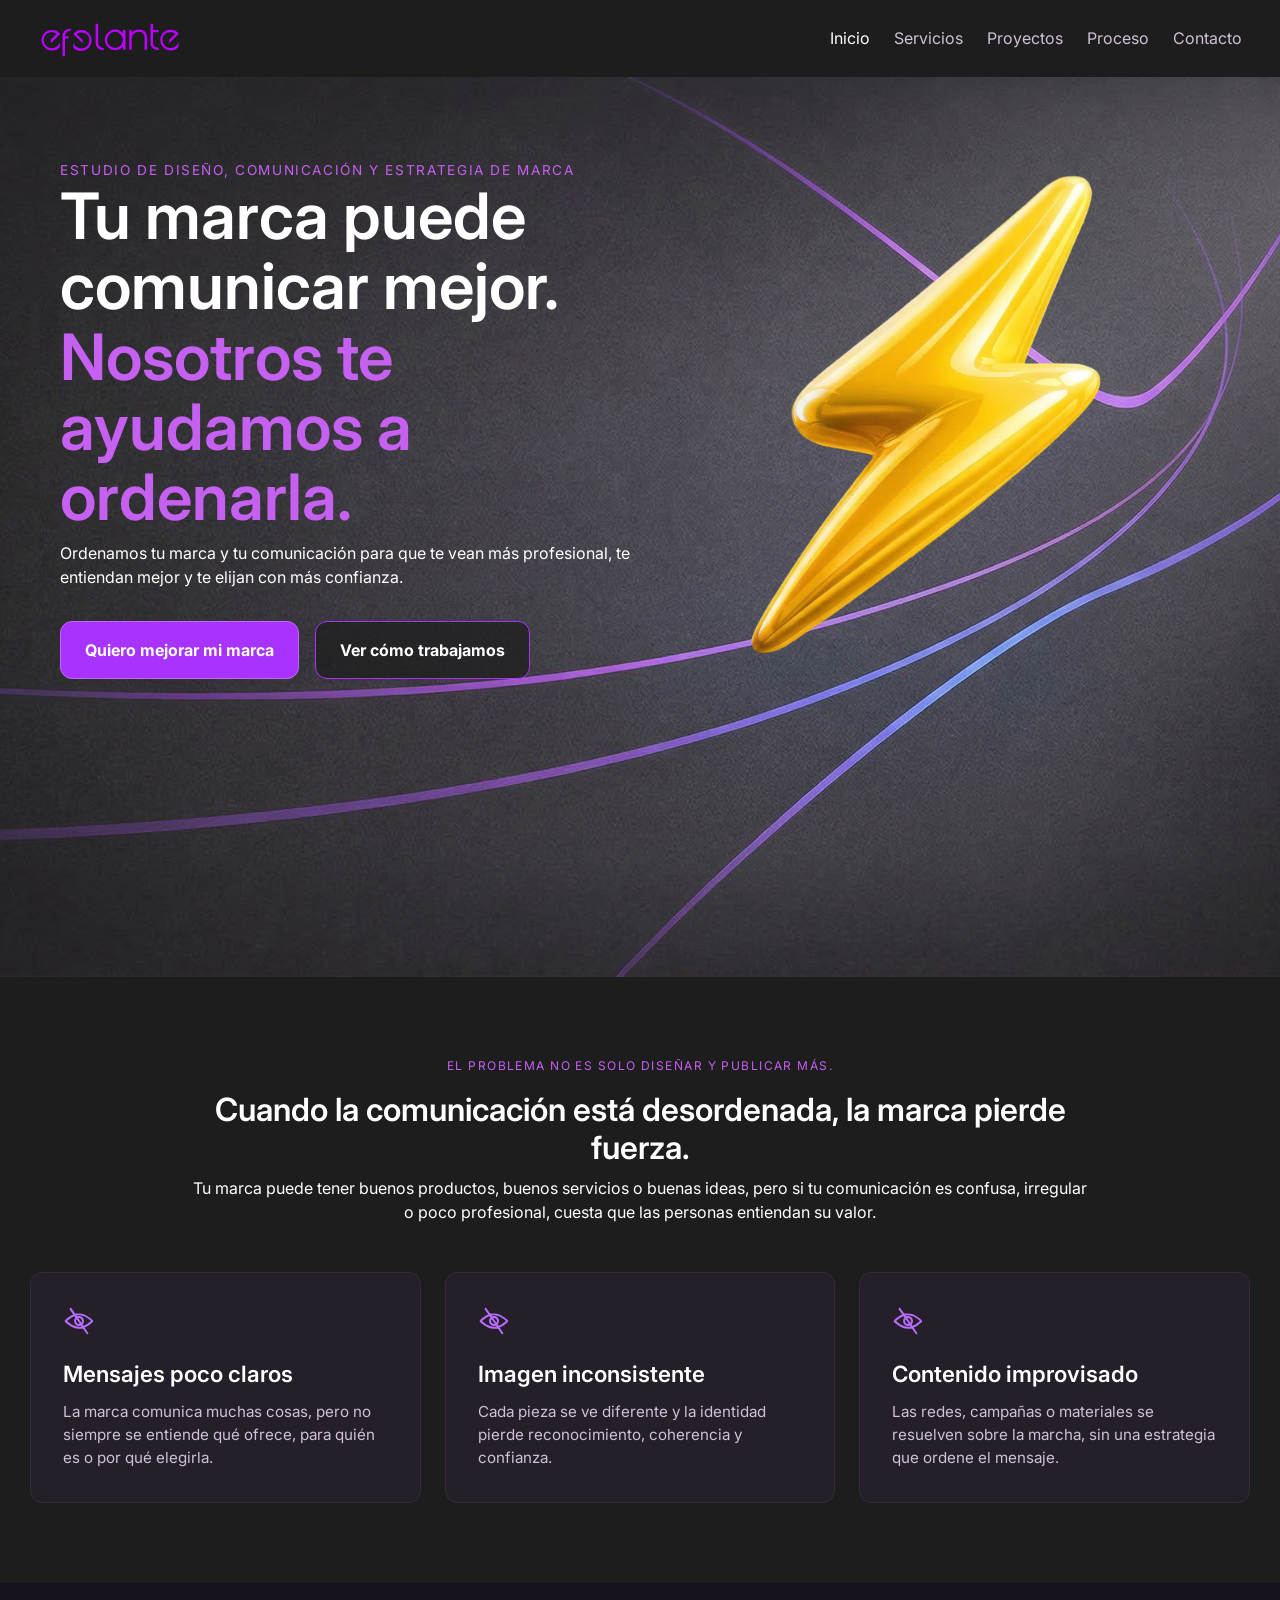
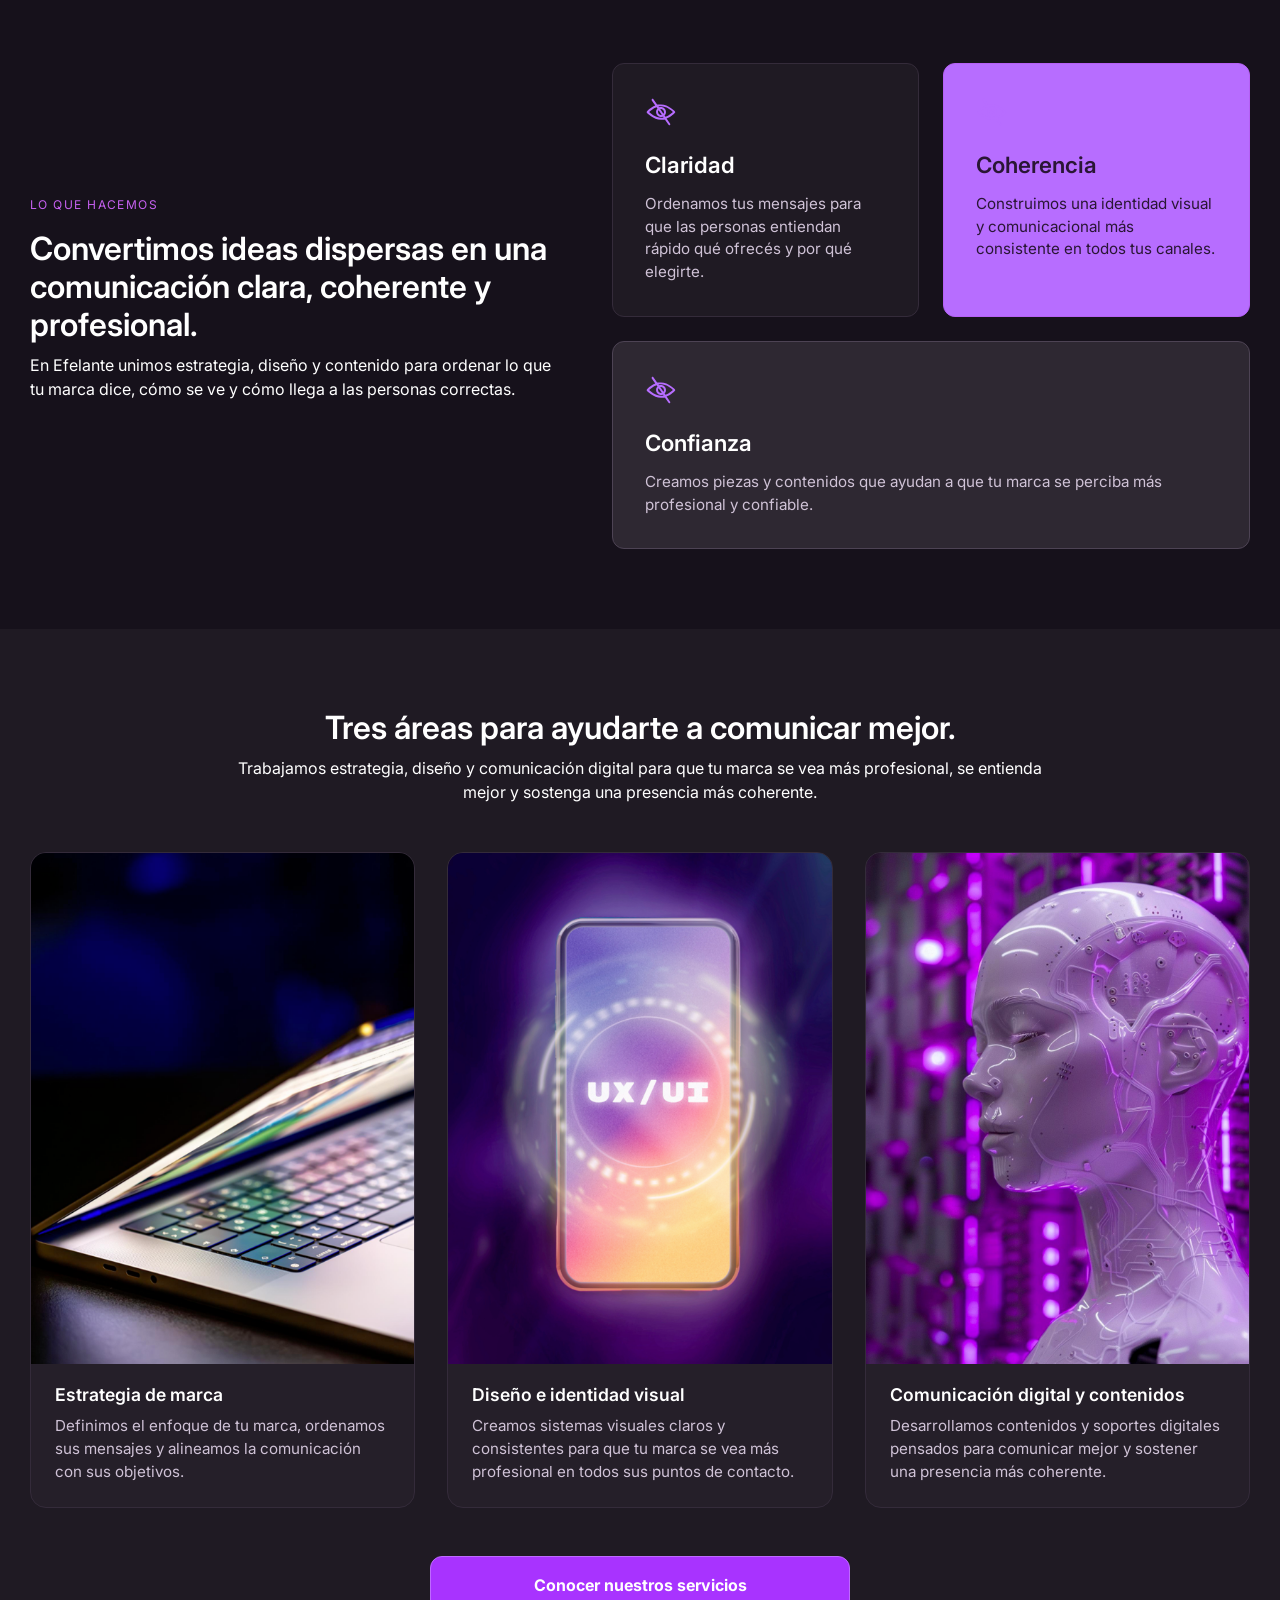
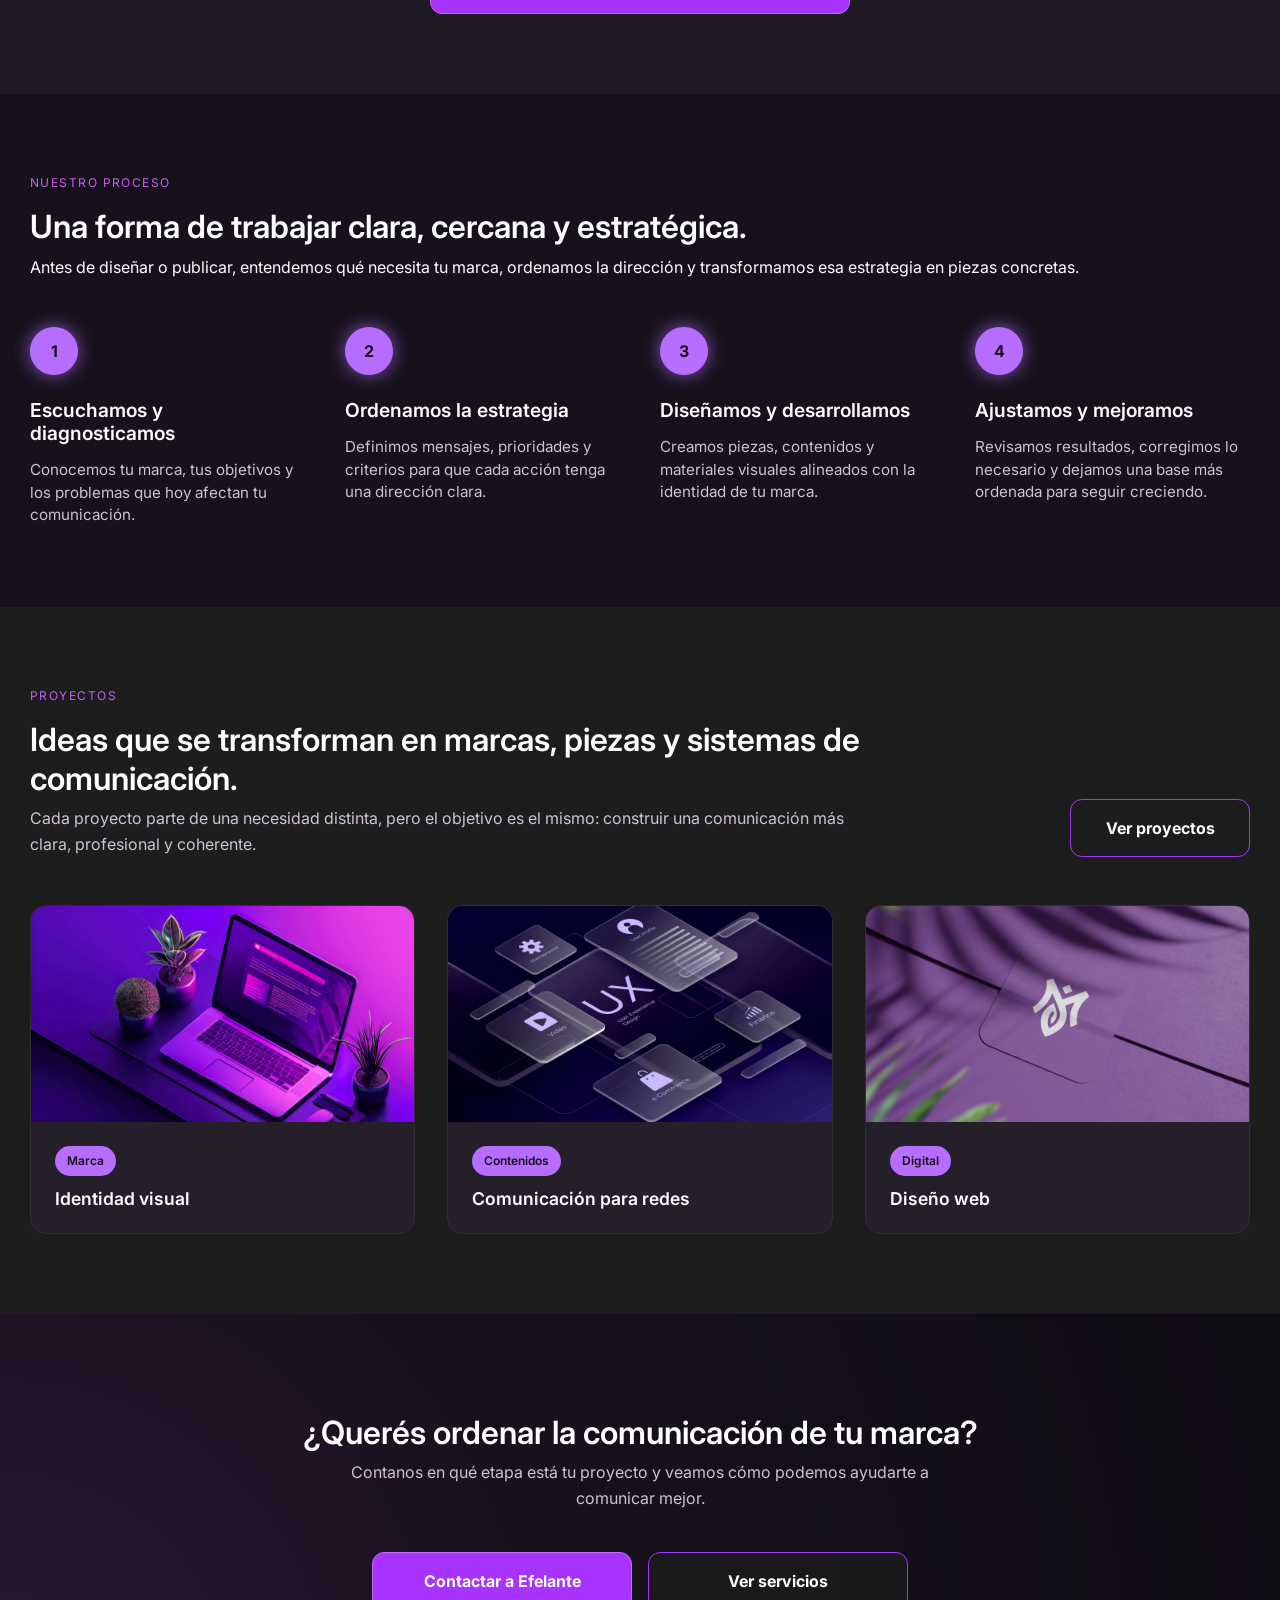
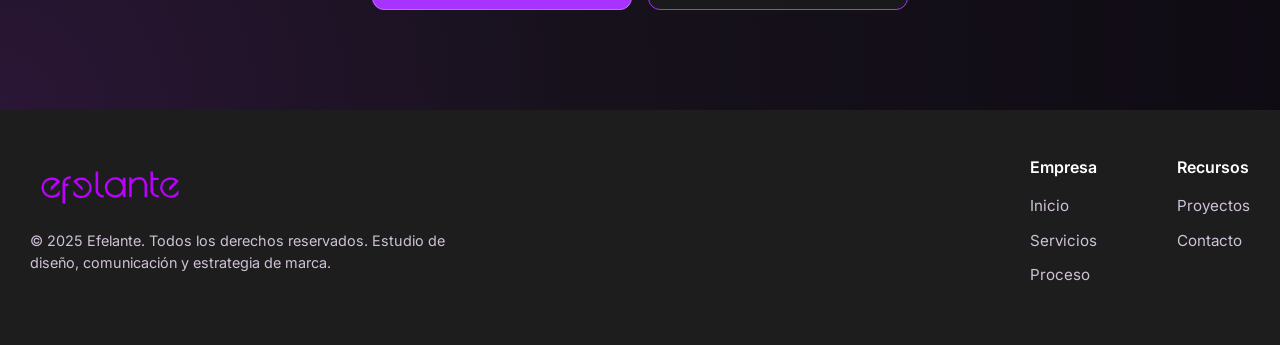
==== index.html @ c243e6f8 "Reemplaza header por navbar responsive de Bootstrap" ====
<!DOCTYPE html>
<html lang="es">

<head>
    <meta charset="UTF-8">
    <meta name="viewport" content="width=device-width, initial-scale=1.0">
    <title>Home</title>
    <!-- BOOTSTRAP -->

    <link href="https://cdn.jsdelivr.net/npm/bootstrap@5.3.8/dist/css/bootstrap.min.css" rel="stylesheet"
        integrity="sha384-sRIl4kxILFvY47J16cr9ZwB07vP4J8+LH7qKQnuqkuIAvNWLzeN8tE5YBujZqJLB" crossorigin="anonymous">

    <!-- ESTILOS CSS -->

    <link rel="stylesheet" href="./assets/css/style.css">
</head>

<body>

    <!-- NAVBAR PROPIO ORIGINAL - COMENTADO POR SI HAY QUE VOLVER ATRAS -->

    <!--
    <header>
        
        <div class="header__content">
            <img src="./assets/img/logo-efelante.svg" alt="logotipo efelante" class="logo">
            <nav>
                <ul>
                    <li>
                        <a href="./index.html">Inicio</a>
                    </li>
                    <li>
                        <a href="./pages/servicios.html">Servicios</a>
                    </li>
                    <li>
                        <a href="./pages/proyectos.html">Proyectos</a>
                    </li>
                    <li>
                        <a href="./pages/proceso.html">Proceso</a>
                    </li>
                    <li>
                        <a href="./pages/contacto.html">Contacto</a>
                    </li>
                </ul>
            </nav>
            <img src="./assets/img/menu-hamburguesa.svg" alt="Abrir menú de navegación" class="menu-hamburguesa">
        </div>
    </header>
    -->

    <!-- NAVBAR BOOTSTRAP -->
<header>     
    <nav class="navbar navbar-expand-lg navbar-dark">
        <div class="container-fluid">
            <a class="navbar-brand" href="./index.html">
                <img src="./assets/img/logo-efelante.svg" alt="Logotipo Efelante" class="logo">
            </a>

            <button class="navbar-toggler" type="button" data-bs-toggle="collapse" data-bs-target="#navbarNav"
                aria-controls="navbarNav" aria-expanded="false" aria-label="Abrir menú de navegación">
                <span class="navbar-toggler-icon"></span>
            </button>

            <div class="collapse navbar-collapse" id="navbarNav">
                <ul class="navbar-nav ms-auto">
                    <li class="nav-item">
                        <a class="nav-link active" aria-current="page" href="./index.html">Inicio</a>
                    </li>
                    <li class="nav-item">
                        <a class="nav-link" href="./pages/servicios.html">Servicios</a>
                    </li>
                    <li class="nav-item">
                        <a class="nav-link" href="./pages/proyectos.html">Proyectos</a>
                    </li>
                    <li class="nav-item">
                        <a class="nav-link" href="./pages/proceso.html">Proceso</a>
                    </li>
                    <li class="nav-item">
                        <a class="nav-link" href="./pages/contacto.html">Contacto</a>
                    </li>
                </ul>
            </div>
        </div>
    </nav>
</header>

    <!-- CONTENIDO PRINCIPAL -->

    <main>

        <!-- HERO SECTION -->

        <section class="hero">
            <div class="hero__container">
                <div class="hero__content">
                    <span class="hero__label">ESTUDIO DE DISEÑO, COMUNICACIÓN Y ESTRATEGIA DE MARCA</span>
                    <h1>Tu marca puede comunicar mejor. <span>Nosotros te ayudamos a ordenarla.</span></h1>
                    <p>Ordenamos tu marca y tu comunicación para que te vean más profesional, te entiendan mejor y te
                        elijan
                        con más confianza.</p>
                    <div class="hero__buttons">
                        <a href="./pages/contacto.html" class="button button--primary">Quiero mejorar mi
                            marca</a>
                        <a href="./pages/proceso.html" class="button button--secondary">Ver cómo
                            trabajamos</a>
                    </div>
                </div>
                <div class="hero__image">
                    <img src="./assets/img/rayo-inflatable.webp" alt="Rayo energético con estilo inflable">
                </div>
            </div>
        </section>

        <!-- PROBLEM SECTION -->

        <section class="problem">
            <div class="problem__container">
                <div class="problem__text">
                    <span class="problem__label">EL PROBLEMA NO ES SOLO DISEÑAR Y PUBLICAR MÁS.</span>
                    <h2>Cuando la comunicación está desordenada, la marca pierde fuerza.</h2>
                    <p class="problem__p">Tu marca puede tener buenos productos, buenos servicios o buenas ideas, pero
                        si tu
                        comunicación es confusa, irregular o poco profesional, cuesta que las personas entiendan su
                        valor.
                    </p>
                </div>
                <div class="problem__cards row g-4">
                    <div class="col-12 col-md-4">
                        <div class="card">
                            <div class="card-body">
                                <img src="./assets/img/icon_card_mensajes.svg" alt="icono de ojo tachado"
                                    class="card-icon">
                                <h3 class="card-title">Mensajes poco claros</h3>
                                <p class="card-text">La marca comunica muchas cosas, pero no siempre se entiende qué
                                    ofrece, para quién es
                                    o por qué elegirla.
                                </p>
                            </div>
                        </div>
                    </div>

                    <div class="col-12 col-md-4">
                        <div class="card">
                            <div class="card-body">
                                <img src="./assets/img/icon_card_mensajes.svg" alt="icono de ojo tachado"
                                    class="card-icon">
                                <h3 class="card-title">Imagen inconsistente</h3>
                                <p class="card-text">Cada pieza se ve diferente y la identidad pierde reconocimiento,
                                    coherencia y confianza.</p>
                            </div>
                        </div>
                    </div>

                    <div class="col-12 col-md-4">
                        <div class="card">
                            <div class="card-body">
                                <img src="./assets/img/icon_card_mensajes.svg" alt="icono de ojo tachado"
                                    class="card-icon">
                                <h3 class="card-title">Contenido improvisado</h3>
                                <p class="card-text">Las redes, campañas o materiales se resuelven sobre la marcha, sin
                                    una estrategia que ordene el mensaje.</p>
                            </div>
                        </div>
                    </div>

                </div>
            </div>

        </section>

        <!-- SOLUTION SECTION -->

        <section class="solution">
            <div class="solution__container">
                <div class="solution__content">
                    <span class="solution__label">
                        LO QUE HACEMOS
                    </span>
                    <h2>
                        Convertimos ideas dispersas en una comunicación clara, coherente y profesional.
                    </h2>
                    <p>
                        En Efelante unimos estrategia, diseño y contenido para ordenar lo que tu marca dice, cómo se ve
                        y cómo llega a las personas correctas.
                    </p>
                </div>

                <div class="solution__cards">
                    <div class="card solution__card">
                        <div class="card-body">
                            <img src="./assets/img/icon_card_mensajes.svg" alt="icono de ojo tachado" class="card-icon">
                            <h3 class="card-title">Claridad</h3>
                            <p class="card-text">Ordenamos tus mensajes para que las personas entiendan rápido qué
                                ofrecés y por qué elegirte.</p>
                        </div>
                    </div>

                    <div class="card solution__card solution__card--highlight">
                        <div class="card-body">
                            <img src="./assets/img/icon_card_mensajes.svg" alt="icono de ojo tachado" class="card-icon">
                            <h3 class="card-title">Coherencia</h3>
                            <p class="card-text">Construimos una identidad visual y comunicacional más consistente
                                en todos tus canales.</p>
                        </div>
                    </div>
                    <div class="card solution__card solution__card--wide">
                        <div class="card-body">
                            <img src="./assets/img/icon_card_mensajes.svg" alt="icono de ojo tachado" class="card-icon">
                            <h3 class="card-title">Confianza</h3>
                            <p class="card-text">Creamos piezas y contenidos que ayudan a que tu marca se perciba
                                más profesional y confiable.</p>
                        </div>
                    </div>
                </div>
            </div>

        </section>

        <!-- SECTION SERVICES -->

        <section class="services">
            <div class="services__container">
                <div class="services__text">
                    <h2>Tres áreas para ayudarte a comunicar mejor.</h2>
                    <p>Trabajamos estrategia, diseño y comunicación digital para que tu marca se vea más profesional, se
                        entienda mejor y sostenga una presencia más coherente.
                    </p>
                </div>
                <div class="services__cards">
                    <article class="services__card">
                        <img src="./assets/img/services_card_1.png" alt="">
                        <h3>Estrategia de marca</h3>
                        <p>Definimos el enfoque de tu marca, ordenamos sus mensajes y alineamos la comunicación con sus
                            objetivos.</p>
                    </article>
                    <article class="services__card">
                        <img src="./assets/img/services_card_2.png" alt="">
                        <h3>Diseño e identidad visual</h3>
                        <p>Creamos sistemas visuales claros y consistentes para que tu marca se vea más profesional en
                            todos sus puntos de contacto.</p>
                    </article>
                    <article class="services__card">
                        <img src="./assets/img/services_card_3.png" alt="">
                        <h3>Comunicación digital y contenidos</h3>
                        <p>Desarrollamos contenidos y soportes digitales pensados para comunicar mejor y sostener una
                            presencia más coherente.</p>
                    </article>
                </div>
                <div class="services__cta">
                    <a href="./pages/servicios.html" class="button button--primary">Conocer nuestros servicios</a>
                </div>

            </div>

        </section>


        <!-- SECTION PROCESS -->

        <section class="process">
            <div class="process__container">
                <div class="process__text">
                    <span class="process__label">NUESTRO PROCESO</span>
                    <h2>Una forma de trabajar clara, cercana y estratégica.</h2>
                    <p>Antes de diseñar o publicar, entendemos qué necesita tu marca, ordenamos la dirección y
                        transformamos
                        esa estrategia en piezas concretas.
                    </p>
                </div>
                <div class="process__steps">
                    <article class="process__step">
                        <div class="process__number">1</div>
                        <h3>Escuchamos y diagnosticamos</h3>
                        <p>Conocemos tu marca, tus objetivos y los problemas que hoy afectan tu comunicación.
                        </p>
                    </article>
                    <article class="process__step">
                        <div class="process__number">2</div>
                        <h3>Ordenamos la estrategia</h3>
                        <p>Definimos mensajes, prioridades y criterios para que cada acción tenga una dirección clara.
                        </p>
                    </article>
                    <article class="process__step">
                        <div class="process__number">3</div>
                        <h3>Diseñamos y desarrollamos
                        </h3>
                        <p>Creamos piezas, contenidos y materiales visuales alineados con la identidad de tu marca.
                        </p>
                    </article>
                    <article class="process__step">
                        <div class="process__number">4</div>
                        <h3>Ajustamos y mejoramos
                        </h3>
                        <p>Revisamos resultados, corregimos lo necesario y dejamos una base más ordenada para seguir
                            creciendo.
                        </p>
                    </article>
                </div>
            </div>
        </section>

        <!-- SECTION PROJECTS -->

        <section class="projects">
            <div class="projects__container">
                <div class="projects__header">
                    <div class="projects__text">
                        <span class="projects__label">PROYECTOS</span>
                        <h2>Ideas que se transforman en marcas, piezas y sistemas de comunicación.</h2>
                        <p>Cada proyecto parte de una necesidad distinta, pero el objetivo es el mismo: construir una
                            comunicación más clara, profesional y coherente.
                        </p>
                    </div>
                    <a href="./pages/proyectos.html" class="button button--secondary">Ver proyectos</a>
                </div>

                <div class="projects__grid">
                    <article class="projects__card">
                        <img src="./assets/img/project_card_1.png" alt="Proyecto de identidad visual">
                        <span class="projects__pill">Marca</span>
                        <h3>Identidad visual</h3>
                    </article>
                    <article class="projects__card">
                        <img src="./assets/img/project_card_2.png" alt="Proyecto de comunicación para redes">
                        <span class="projects__pill">Contenidos</span>
                        <h3>Comunicación para redes</h3>
                    </article>
                    <article class="projects__card">
                        <img src="./assets/img/project_card_3.png" alt="Proyecto de diseño web">
                        <span class="projects__pill">Digital</span>
                        <h3>Diseño web</h3>
                    </article>
                </div>
            </div>
        </section>

        <!-- SECTION CONTACT -->

        <section class="contact">
            <div class="contact__container">
                <div class="contact__text">
                    <h2>¿Querés ordenar la comunicación de tu marca?</h2>
                    <p>Contanos en qué etapa está tu proyecto y veamos cómo podemos ayudarte a comunicar mejor.</p>
                </div>
                <div class="contact__buttons">
                    <a href="./pages/contacto.html" class="button button--primary">Contactar a Efelante</a>
                    <a href="./pages/servicios.html" class="button button--secondary">Ver servicios</a>
                </div>
            </div>
        </section>
    </main>
    <footer class="footer">
        <div class="footer__container">
            <div class="footer__brand">
                <img src="./assets/img/logo-efelante.svg" alt="Logotipo de Efelante">
                <p>© 2025 Efelante. Todos los derechos reservados. Estudio de diseño, comunicación y estrategia de
                    marca.
                </p>
            </div>
            <div class="footer__links">
                <div class="footer__column">
                    <h4>Empresa</h4>
                    <ul>
                        <li><a href="./index.html">Inicio</a></li>
                        <li><a href="./pages/servicios.html">Servicios</a></li>
                        <li><a href="./pages/proceso.html">Proceso</a></li>
                    </ul>
                </div>
                <div class="footer__column">
                    <h4>Recursos</h4>
                    <ul>
                        <li><a href="./pages/proyectos.html">Proyectos</a></li>
                        <li><a href="./pages/contacto.html">Contacto</a></li>
                    </ul>
                </div>
            </div>
        </div>
    </footer>

    <!-- JAVASCRIPT BOOTSTRAP -->

    <script src="https://cdn.jsdelivr.net/npm/bootstrap@5.3.8/dist/js/bootstrap.bundle.min.js"
        integrity="sha384-FKyoEForCGlyvwx9Hj09JcYn3nv7wiPVlz7YYwJrWVcXK/BmnVDxM+D2scQbITxI"
        crossorigin="anonymous"></script>
</body>

</html>
---- assets/css/style.css ----
@import url('https://fonts.googleapis.com/css2?family=Inter:ital,opsz,wght@0,14..32,100..900;1,14..32,100..900&display=swap');

/* BASE STYLES */

* {
    padding: 0;
    margin: 0;
    box-sizing: border-box;
}

body {
    font-family: "Inter", sans-serif;
    color: #ffffff;
    background-color: #1d1d1d;
}

/* GENERAL STYLES */

h1 {
    font-size: 2.4rem;
    line-height: 1.1;
}

h2 {
    font-size: 2rem;
    font-weight: 600;
    color: #ffffff;
    line-height: 1.2;
}

.button {
    display: inline-block;
    text-decoration: none;
    text-align: center;
    font-weight: 700;
    padding: 16px 24px;
    border-radius: 12px;
}

.button--primary {
    background-color: #a833ff;
    border: 1px solid #be6aff;
    color: #ffffff;
}

.button--secondary {
    color: #ffffff;
    border: 1px solid #a833ff;
    background-color: #1d1d1db7;
}


/* NAVBAR BOOTSTRAP */

.navbar {
    background-color: #1d1d1d;
    padding: 10px 30px;
}

.navbar .container-fluid {
    max-width: 1350px;
    margin: 0 auto;
    padding: 0;
}

.navbar-brand {
    padding: 0;
}

.navbar-brand .logo {
    width: 10rem;
}

.navbar .nav-link {
    color: #cfc2d6;
    font-weight: 400;
    padding: 6px 0;
}

.navbar .nav-link:hover {
    color: #ffffff;
}

.navbar .nav-link.active {
    color: #ffffff;
}

.navbar-toggler {
    border: none;
    box-shadow: none;
    padding: 0;
}

.navbar-toggler:focus {
    box-shadow: none;
}

.navbar-collapse {
    padding-top: 14px;
    padding-left: 10px;
}

.navbar .navbar-nav {
    gap: 8px;
}


/* HERO STYLES*/

.hero {
    background-image: url("../img/fondo-hero.png");
    background-size: cover;
    background-position: center;
    background-repeat: no-repeat;
    padding: 80px 30px;
}

.hero__container {
    max-width: 1200px;
    margin: 0 auto;
}

.hero__label {
    color: #c560f0;
    font-size: 0.75rem;
    font-weight: 400;
    letter-spacing: 0.12em;
}

.hero h1 {
    font-weight: 600;
}

.hero h1 span {
    display: block;
    color: #c560f0;
}

.hero__buttons {
    margin-top: 32px;
    display: flex;
    gap: 16px;
    flex-wrap: wrap;
}

.hero__image img {
    display: none;
}

/* PROBLEM SECTION STYLES */

.problem {
    background-color: #1d1d1d;
    padding: 80px 30px;
}

.problem__container {
    max-width: 1350px;
    margin: 0 auto;
}

.problem__text {
    text-align: center;
    max-width: 900px;
    margin: 0 auto 48px auto;
}

.problem__label {
    display: block;
    color: #c560f0;
    font-size: 0.75rem;
    font-weight: 400;
    letter-spacing: 0.12em;
    margin-bottom: 16px;
}

.problem .card {
    background-color: #251f29;
    border: 1px solid #342b3a;
    border-radius: 12px;
    color: #ffffff;
    height: 100%;
}

.problem .card-body {
    padding: 32px;
}

.problem .card-title {
    font-size: 1.4rem;
    font-weight: 600;
    line-height: 1.2;
    margin-bottom: 14px;
    color: #ffffff;
}

.problem .card-text {
    font-size: 0.95rem;
    line-height: 1.5;
    color: #cfc2d6;
    margin-bottom: 0;
}

.card-icon {
    width: 32px;
    margin-bottom: 24px;
}

/* SOLUTION SECTION STYLES */

.solution {
    background-color: #16111B;
    padding: 80px 30px;
}

.solution__container {
    max-width: 1350px;
    margin: 0 auto;
}

.solution__content {
    margin-bottom: 48px;
}

.solution__label {
    display: block;
    color: #c560f0;
    font-size: 0.75rem;
    font-weight: 400;
    letter-spacing: 0.12em;
    margin-bottom: 16px;
}

.solution__cards {
    display: grid;
    gap: 24px;
}

.solution .card {
    background-color: #1F1A23;
    border: 1px solid #342b3a;
    border-radius: 12px;
    color: #ffffff;
}

.solution .card-title {
    font-size: 1.4rem;
    font-weight: 600;
    line-height: 1.2;
    margin-bottom: 14px;
    color: #ffffff;
}

.solution .card-text {
    font-size: 0.95rem;
    line-height: 1.5;
    color: #cfc2d6;
    margin-bottom: 0;
}

.solution .solution__card--highlight {
    background-color: #B76DFF;
    border-color: #b560f5;
}

.solution .solution__card--highlight .card-title,
.solution .solution__card--highlight .card-text {
    color: #2a1635;
}

.solution .solution__card--wide {
    background-color: #2E2832;
    border-color: #4D4354;
}

.solution .card-body {
    padding: 32px;
}

.solution__card {
    height: 100%;
}

/* SERVICES SECTION STYLES */

.services {
    background-color: #1f1a23;
    padding: 80px 30px;
}

.services__container {
    max-width: 1350px;
    margin: 0 auto;
}

.services__text {
    text-align: center;
    max-width: 850px;
    margin: 0 auto 48px auto;
}

.services__cards {
    display: grid;
    gap: 32px;
}

.services__card {
    background-color: #251f29;
    border: 1px solid #342b3a;
    border-radius: 16px;
    overflow: hidden;
    padding-bottom: 24px;
}

.services__card img {
    width: 100%;
    display: block;
}

.services__card h3 {
    font-size: 1.1rem;
    font-weight: 600;
    line-height: 1.2;
    margin: 20px 0 10px;
    color: #ffffff;
}

.services__card p {
    font-size: 0.95rem;
    line-height: 1.5;
    color: #cfc2d6;
    margin-bottom: 0;
}

.services__card h3,
.services__card p {
    padding: 0 24px;
}

.services__cta {
    text-align: center;
    margin-top: 48px;
}

.services__cta .button {
    width: 100%;
}

/* PROCESS SECTION STYLES */

.process {
    background-color: #16111B;
    padding: 80px 30px;
}

.process__container {
    max-width: 1350px;
    margin: 0 auto;
}

.process__text {
    max-width: 1350px;
    margin: 0 auto 48px auto;
}

.process__label {
    display: block;
    color: #c560f0;
    font-size: 0.75rem;
    font-weight: 400;
    letter-spacing: 0.12em;
    margin-bottom: 16px;
}

.process__steps {
    display: grid;
    gap: 32px;
}

.process__number {
    width: 48px;
    height: 48px;
    background-color: #B76DFF;
    color: #16111B;
    border-radius: 50%;
    display: flex;
    align-items: center;
    justify-content: center;
    font-weight: 700;
    margin-bottom: 24px;
    box-shadow: 0 0 18px rgba(183, 109, 255, 0.7);
}

.process__step h3 {
    font-size: 1.2rem;
    font-weight: 600;
    line-height: 1.2;
    color: #ffffff;
    margin-bottom: 14px;
}

.process__step p {
    font-size: 0.95rem;
    line-height: 1.5;
    color: #cfc2d6;
    margin-bottom: 0;
}

/* PROJECTS SECTION STYLES */

.projects {
    background-color: #1d1d1d;
    padding: 80px 30px;
}

.projects__container {
    max-width: 1350px;
    margin: 0 auto;
}

.projects__header {
    margin-bottom: 48px;
}

.projects__text {
    max-width: 850px;
}

.projects__label {
    display: block;
    color: #c560f0;
    font-size: 0.75rem;
    font-weight: 400;
    letter-spacing: 0.12em;
    margin-bottom: 16px;
}

.projects__text p {
    color: #cfc2d6;
    font-size: 1rem;
    line-height: 1.6;
    margin-bottom: 0;
}

.projects__header .button {
    margin-top: 24px;
}

.projects__grid {
    display: grid;
    gap: 32px;
}

.projects__card {
    background-color: #251f29;
    border: 1px solid #342b3a;
    border-radius: 16px;
    overflow: hidden;
}

.projects__card img {
    width: 100%;
    display: block;
}

.projects__pill {
    display: inline-block;
    margin: 24px 24px 12px;
    padding: 6px 12px;
    border-radius: 999px;
    background-color: #B76DFF;
    color: #16111B;
    font-size: 0.75rem;
    font-weight: 600;
}

.projects__card h3 {
    font-size: 1.1rem;
    font-weight: 600;
    line-height: 1.2;
    color: #ffffff;
    margin: 0 24px 24px;
}

/* CONTACT STYLES */

.contact {
    background: radial-gradient(circle at bottom left, #2a1635 0%, #16111B 45%, #0f0b13 100%);
    padding: 100px 30px;
}

.contact__container {
    max-width: 900px;
    margin: 0 auto;
    text-align: center;
}

.contact__text {
    margin-bottom: 40px;
}

.contact__text p {
    color: #cfc2d6;
    font-size: 1rem;
    line-height: 1.6;
    max-width: 620px;
    margin: 0 auto;
}

.contact__buttons {
    display: flex;
    flex-direction: column;
    gap: 16px;
}

.contact__buttons .button {
    width: 100%;
}

/* FOOTER STYLES */

.footer {
    background-color: #1d1d1d;
    padding: 48px 30px;
}

.footer__container {
    max-width: 1350px;
    margin: 0 auto;
}

.footer__brand {
    margin-bottom: 32px;
}

.footer__brand img {
    width: 10rem;
    margin-bottom: 16px;
}

.footer__brand p {
    color: #cfc2d6;
    font-size: 0.9rem;
    line-height: 1.5;
    margin-bottom: 0;
}

.footer__links {
    display: grid;
    gap: 24px;
}

.footer__column h4 {
    font-size: 1rem;
    font-weight: 600;
    color: #ffffff;
    margin-bottom: 16px;
}

.footer__column ul {
    list-style: none;
    padding: 0;
    margin: 0;
}

.footer__column li {
    margin-bottom: 10px;
}

.footer__column a {
    text-decoration: none;
    color: #cfc2d6;
    font-size: 0.95rem;
}


/* MEDIA QUERIES */

@media (min-width: 900px) {
    .navbar-collapse {
        padding-top: 0;
        padding-left: 0;
    }

    .hero {
        min-height: 100vh;
        padding: 80px 60px;
    }

    .hero__container {
        max-width: 1350px;
        margin: 0 auto;
        display: grid;
        grid-template-columns: 1fr 1fr;
        align-items: center;
    }

    .hero__content {
        max-width: 760px;
        justify-self: end;
    }

    .hero__label {
        font-size: 0.85rem;
    }

    .hero h1 {
        font-size: 4rem;
    }

    .hero__image {
        display: flex;
        justify-content: center;
        align-items: center;
    }

    .hero__image img {
        display: block;
        width: 70%;
    }

    .solution__container {
        display: grid;
        grid-template-columns: 0.9fr 1.1fr;
        align-items: center;
        gap: 60px;
    }

    .solution__content {
        margin-bottom: 0;
    }

    .solution__cards {
        grid-template-columns: 1fr 1fr;
    }


    .solution__card--wide {
        grid-column: 1 / 3;
    }

    .services__cards {
        grid-template-columns: repeat(3, 1fr);
    }

    .services__cta .button {
        width: auto;
        min-width: 420px;
    }

    .process__steps {
        grid-template-columns: repeat(4, 1fr);
        gap: 40px;
    }

    .projects__header {
        display: flex;
        align-items: end;
        justify-content: space-between;
        gap: 48px;
    }

    .projects__header .button {
        min-width: 180px;
        margin-top: 0;
    }

    .projects__grid {
        grid-template-columns: repeat(3, 1fr);
    }

    .contact__buttons {
        flex-direction: row;
        justify-content: center;
    }

    .contact__buttons .button {
        width: auto;
        min-width: 260px;
    }

    .footer__container {
        display: flex;
        justify-content: space-between;
        gap: 80px;
    }

    .footer__brand {
        margin-bottom: 0;
        max-width: 420px;
    }

    .footer__links {
        display: flex;
        gap: 80px;
    }
}
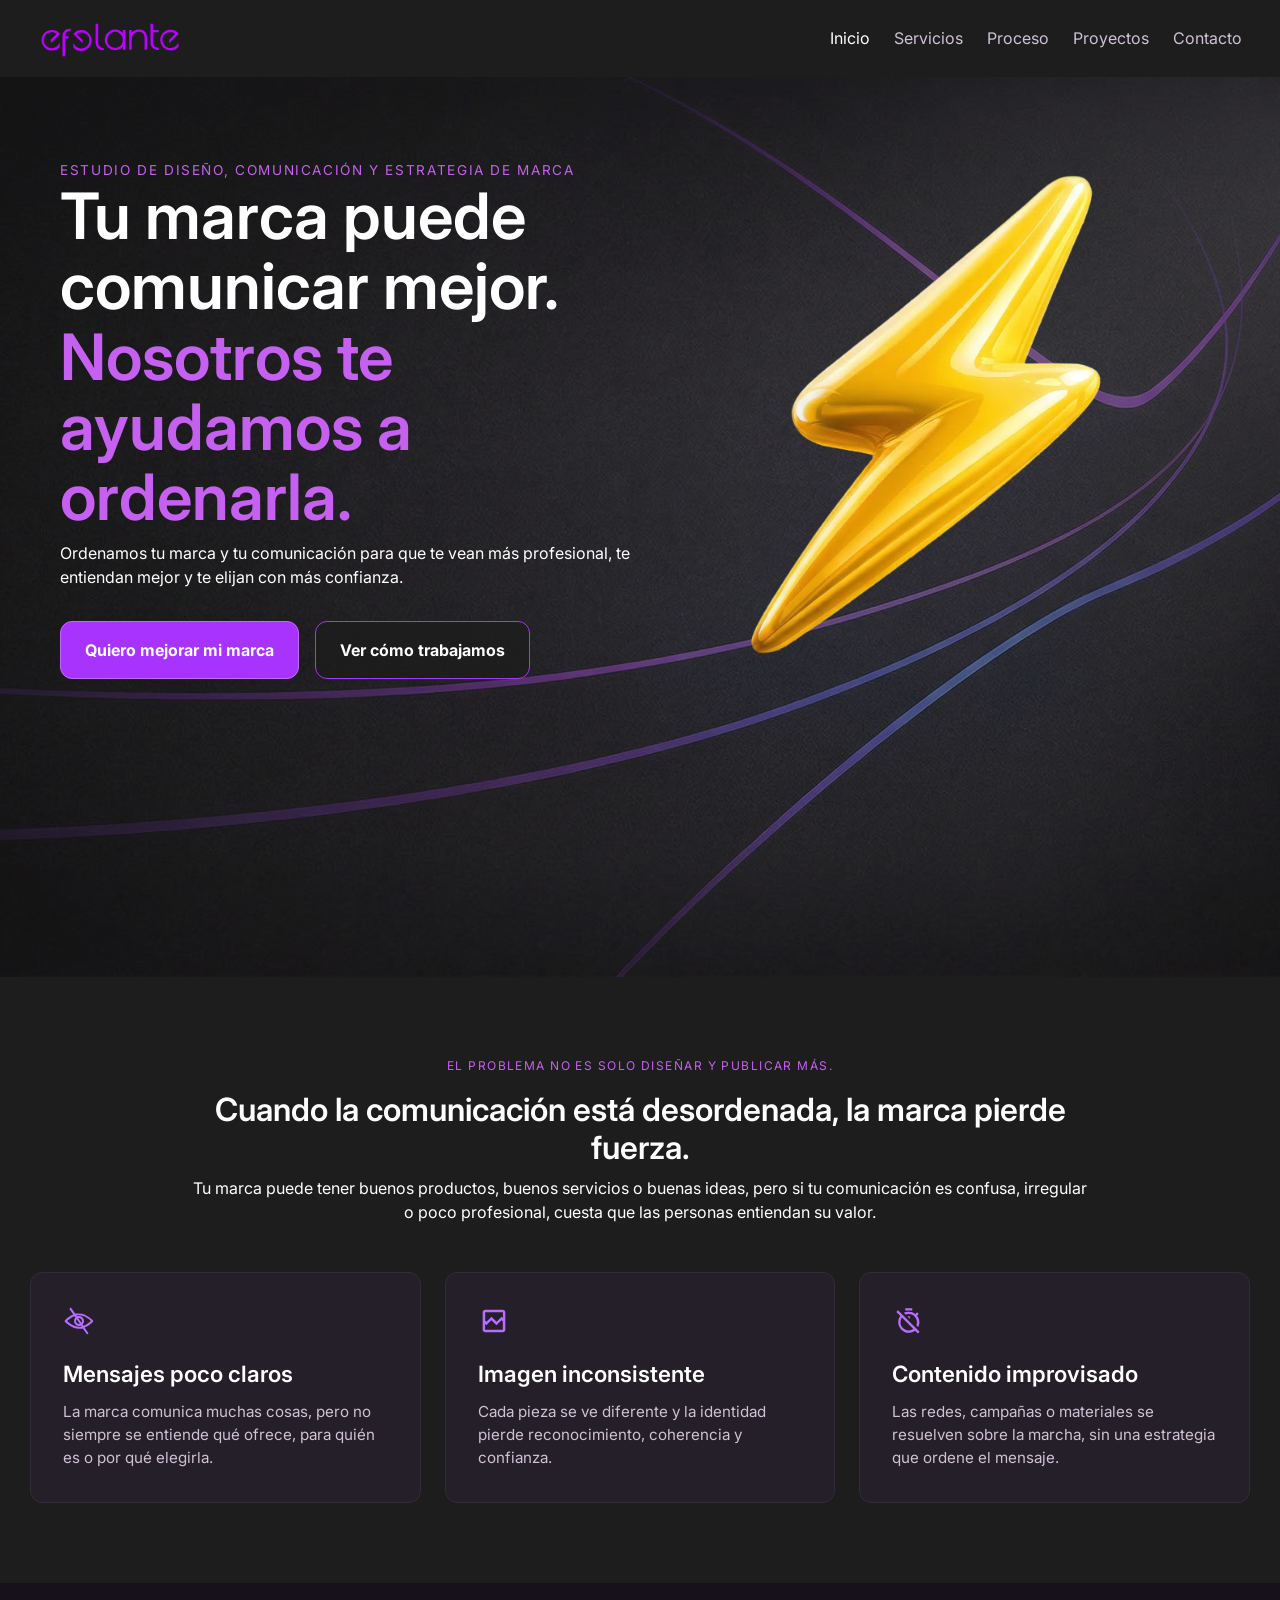
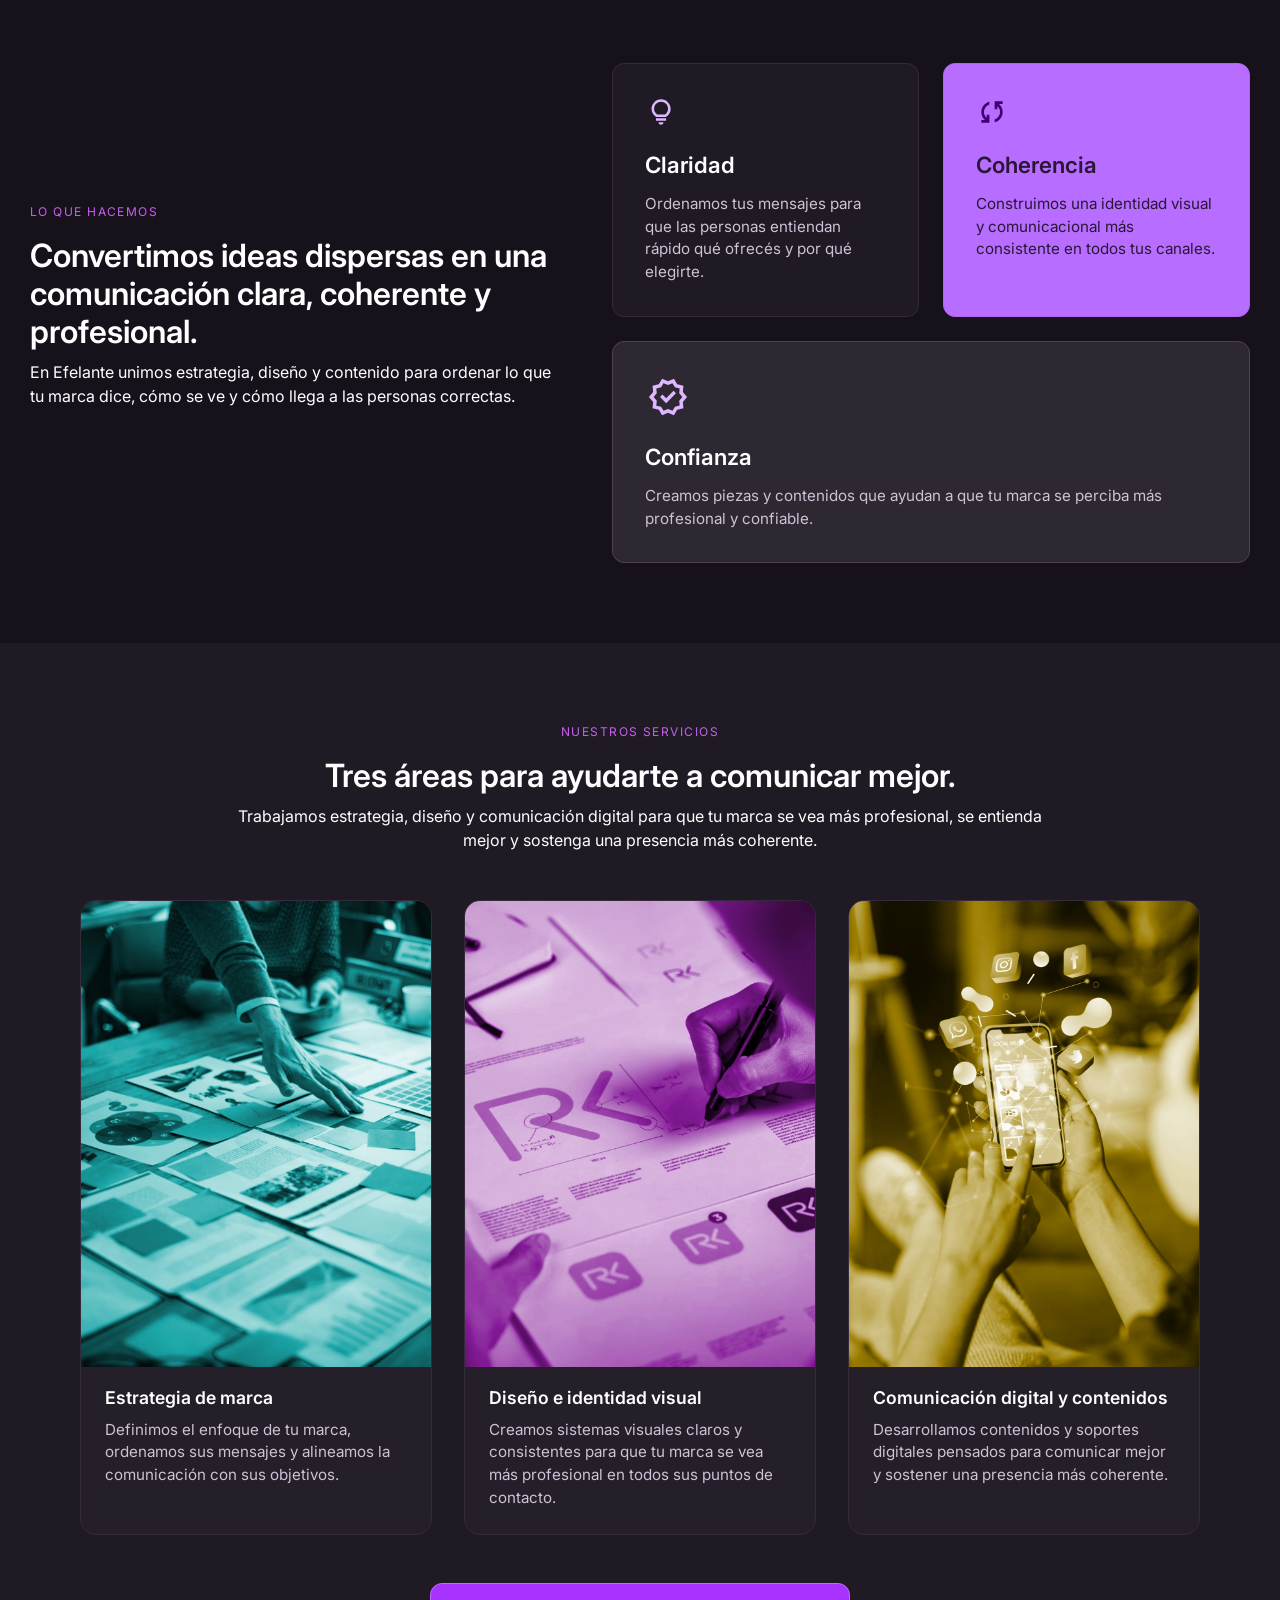
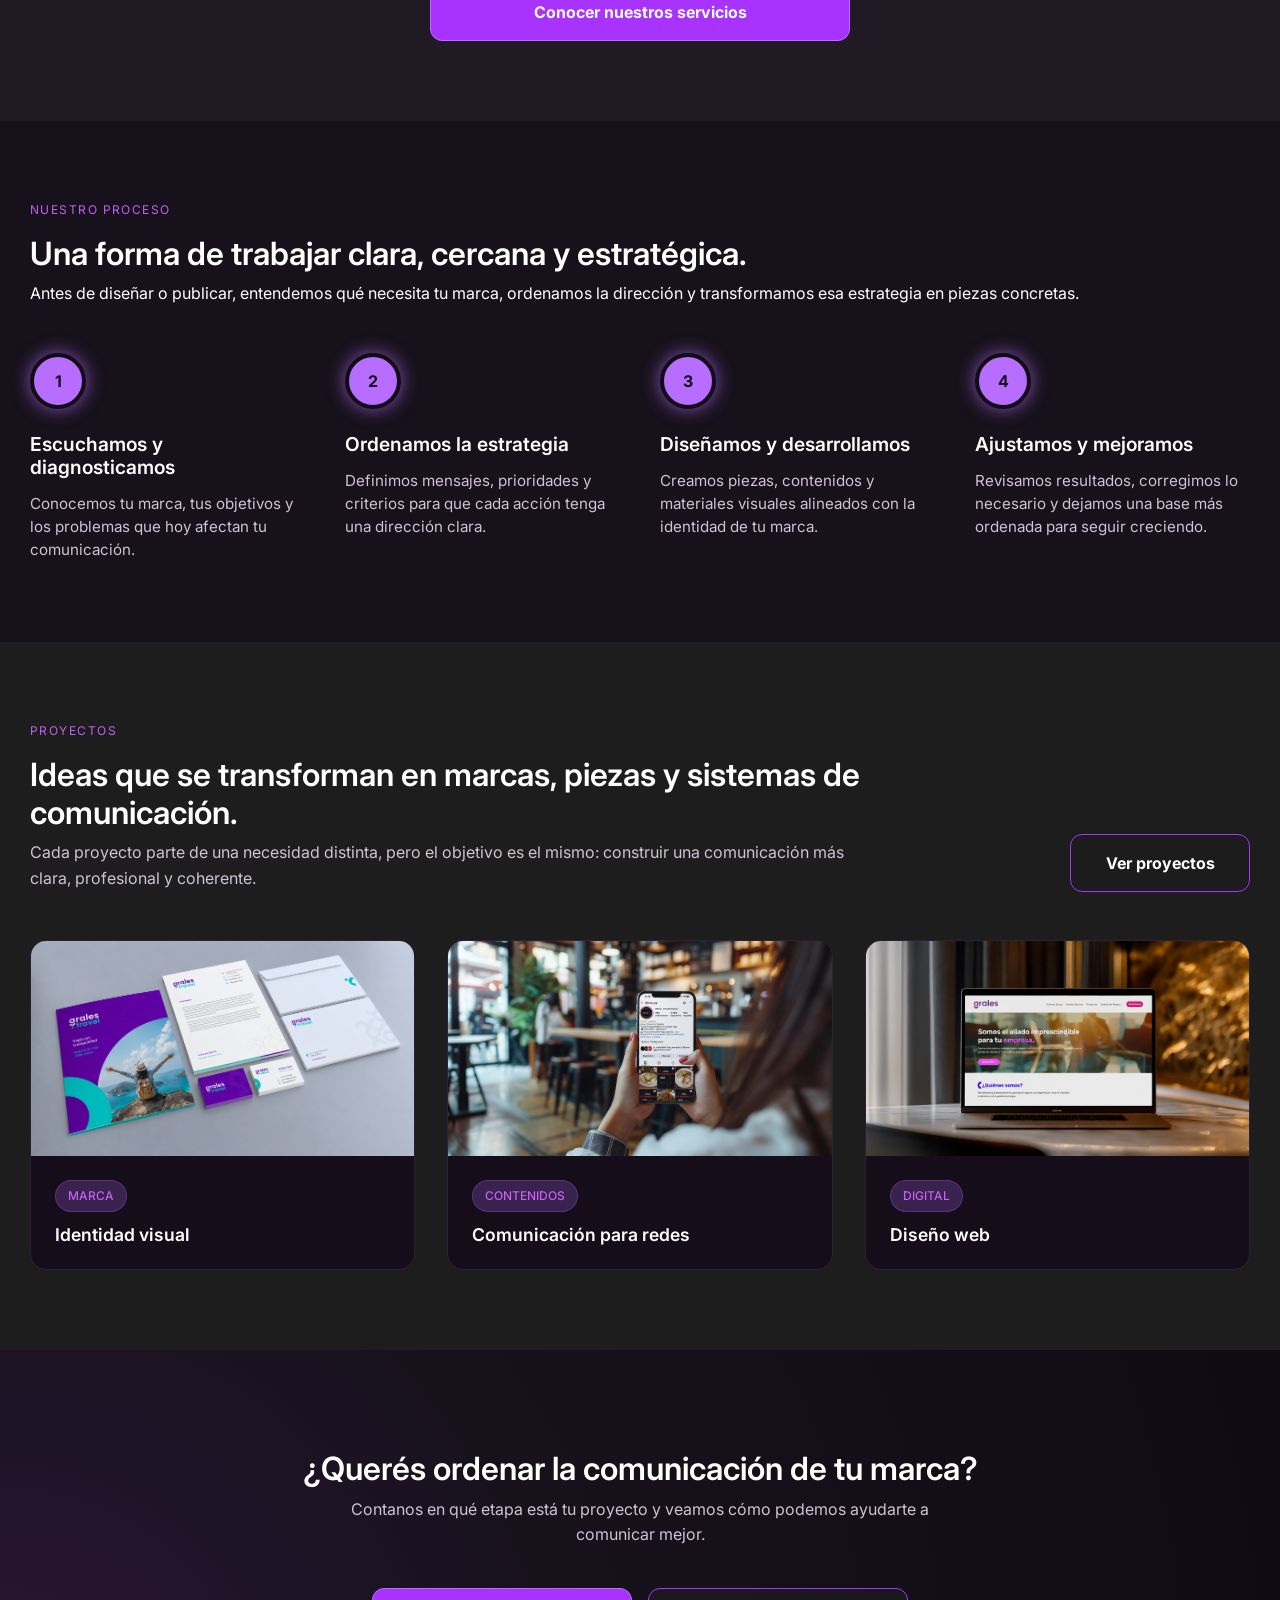
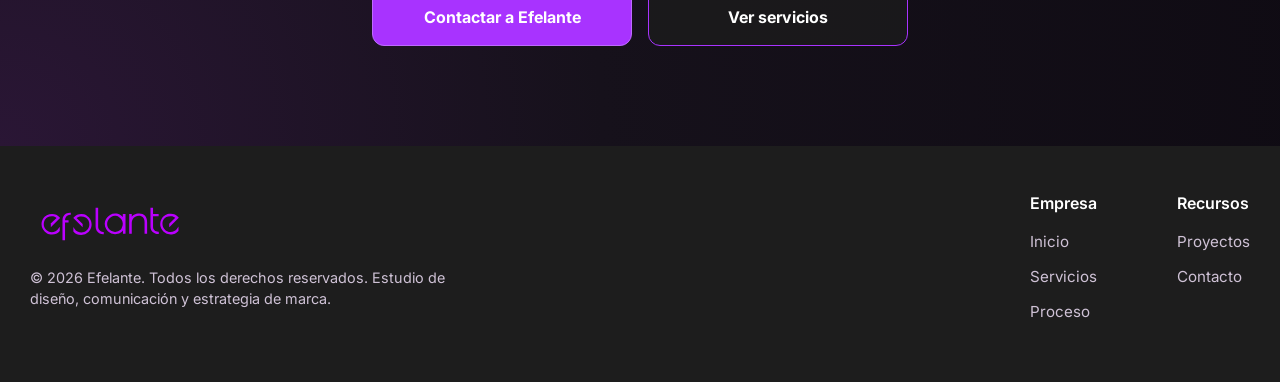
==== commit c09ebe9b: "Finalizado diseno sitio Efelante con actualizacion de iconos e imagenes" ====
--- a/index.html
+++ b/index.html
@@ -4,87 +4,57 @@
 <head>
     <meta charset="UTF-8">
     <meta name="viewport" content="width=device-width, initial-scale=1.0">
-    <title>Home</title>
+    <title>Efelante | Estrategia, diseño y comunicación</title>
     <!-- BOOTSTRAP -->
 
     <link href="https://cdn.jsdelivr.net/npm/bootstrap@5.3.8/dist/css/bootstrap.min.css" rel="stylesheet"
         integrity="sha384-sRIl4kxILFvY47J16cr9ZwB07vP4J8+LH7qKQnuqkuIAvNWLzeN8tE5YBujZqJLB" crossorigin="anonymous">
 
-    <!-- ESTILOS CSS -->
+    <!-- CSS STYLES -->
 
     <link rel="stylesheet" href="./assets/css/style.css">
 </head>
 
 <body>
 
-    <!-- NAVBAR PROPIO ORIGINAL - COMENTADO POR SI HAY QUE VOLVER ATRAS -->
-
-    <!--
+    <!-- NAVBAR BOOTSTRAP -->
+
     <header>
-        
-        <div class="header__content">
-            <img src="./assets/img/logo-efelante.svg" alt="logotipo efelante" class="logo">
-            <nav>
-                <ul>
-                    <li>
-                        <a href="./index.html">Inicio</a>
-                    </li>
-                    <li>
-                        <a href="./pages/servicios.html">Servicios</a>
-                    </li>
-                    <li>
-                        <a href="./pages/proyectos.html">Proyectos</a>
-                    </li>
-                    <li>
-                        <a href="./pages/proceso.html">Proceso</a>
-                    </li>
-                    <li>
-                        <a href="./pages/contacto.html">Contacto</a>
-                    </li>
-                </ul>
-            </nav>
-            <img src="./assets/img/menu-hamburguesa.svg" alt="Abrir menú de navegación" class="menu-hamburguesa">
-        </div>
+        <nav class="navbar navbar-expand-lg navbar-dark">
+            <div class="container-fluid">
+                <a class="navbar-brand" href="./index.html">
+                    <img src="./assets/img/logo-efelante.svg" alt="Logotipo Efelante" class="logo">
+                </a>
+
+                <button class="navbar-toggler" type="button" data-bs-toggle="collapse" data-bs-target="#navbarNav"
+                    aria-controls="navbarNav" aria-expanded="false" aria-label="Abrir menú de navegación">
+                    <span class="navbar-toggler-icon"></span>
+                </button>
+
+                <div class="collapse navbar-collapse" id="navbarNav">
+                    <ul class="navbar-nav ms-auto">
+                        <li class="nav-item">
+                            <a class="nav-link active" aria-current="page" href="./index.html">Inicio</a>
+                        </li>
+                        <li class="nav-item">
+                            <a class="nav-link" href="./pages/servicios.html">Servicios</a>
+                        </li>
+                        <li class="nav-item">
+                            <a class="nav-link" href="./pages/proceso.html">Proceso</a>
+                        </li>
+                        <li class="nav-item">
+                            <a class="nav-link" href="./pages/proyectos.html">Proyectos</a>
+                        </li>
+                        <li class="nav-item">
+                            <a class="nav-link" href="./pages/contacto.html">Contacto</a>
+                        </li>
+                    </ul>
+                </div>
+            </div>
+        </nav>
     </header>
-    -->
-
-    <!-- NAVBAR BOOTSTRAP -->
-<header>     
-    <nav class="navbar navbar-expand-lg navbar-dark">
-        <div class="container-fluid">
-            <a class="navbar-brand" href="./index.html">
-                <img src="./assets/img/logo-efelante.svg" alt="Logotipo Efelante" class="logo">
-            </a>
-
-            <button class="navbar-toggler" type="button" data-bs-toggle="collapse" data-bs-target="#navbarNav"
-                aria-controls="navbarNav" aria-expanded="false" aria-label="Abrir menú de navegación">
-                <span class="navbar-toggler-icon"></span>
-            </button>
-
-            <div class="collapse navbar-collapse" id="navbarNav">
-                <ul class="navbar-nav ms-auto">
-                    <li class="nav-item">
-                        <a class="nav-link active" aria-current="page" href="./index.html">Inicio</a>
-                    </li>
-                    <li class="nav-item">
-                        <a class="nav-link" href="./pages/servicios.html">Servicios</a>
-                    </li>
-                    <li class="nav-item">
-                        <a class="nav-link" href="./pages/proyectos.html">Proyectos</a>
-                    </li>
-                    <li class="nav-item">
-                        <a class="nav-link" href="./pages/proceso.html">Proceso</a>
-                    </li>
-                    <li class="nav-item">
-                        <a class="nav-link" href="./pages/contacto.html">Contacto</a>
-                    </li>
-                </ul>
-            </div>
-        </div>
-    </nav>
-</header>
-
-    <!-- CONTENIDO PRINCIPAL -->
+
+    <!-- MAIN CONTENT -->
 
     <main>
 
@@ -106,7 +76,7 @@
                     </div>
                 </div>
                 <div class="hero__image">
-                    <img src="./assets/img/rayo-inflatable.webp" alt="Rayo energético con estilo inflable">
+                    <img src="./assets/img/rayo-inflatable.webp" alt="Rayo inflable representando energía y crecimiento de marca">
                 </div>
             </div>
         </section>
@@ -116,7 +86,7 @@
         <section class="problem">
             <div class="problem__container">
                 <div class="problem__text">
-                    <span class="problem__label">EL PROBLEMA NO ES SOLO DISEÑAR Y PUBLICAR MÁS.</span>
+                    <span class="section-label">EL PROBLEMA NO ES SOLO DISEÑAR Y PUBLICAR MÁS.</span>
                     <h2>Cuando la comunicación está desordenada, la marca pierde fuerza.</h2>
                     <p class="problem__p">Tu marca puede tener buenos productos, buenos servicios o buenas ideas, pero
                         si tu
@@ -128,8 +98,8 @@
                     <div class="col-12 col-md-4">
                         <div class="card">
                             <div class="card-body">
-                                <img src="./assets/img/icon_card_mensajes.svg" alt="icono de ojo tachado"
-                                    class="card-icon">
+                                <img src="./assets/img/icon_card_mensajes.svg"
+                                    alt="Icono representativo de mensajes poco claros" class="card-icon">
                                 <h3 class="card-title">Mensajes poco claros</h3>
                                 <p class="card-text">La marca comunica muchas cosas, pero no siempre se entiende qué
                                     ofrece, para quién es
@@ -142,8 +112,8 @@
                     <div class="col-12 col-md-4">
                         <div class="card">
                             <div class="card-body">
-                                <img src="./assets/img/icon_card_mensajes.svg" alt="icono de ojo tachado"
-                                    class="card-icon">
+                                <img src="./assets/img/icon_card_imagen.svg"
+                                    alt="Icono representativo de imagen inconsistente" class="card-icon">
                                 <h3 class="card-title">Imagen inconsistente</h3>
                                 <p class="card-text">Cada pieza se ve diferente y la identidad pierde reconocimiento,
                                     coherencia y confianza.</p>
@@ -154,8 +124,8 @@
                     <div class="col-12 col-md-4">
                         <div class="card">
                             <div class="card-body">
-                                <img src="./assets/img/icon_card_mensajes.svg" alt="icono de ojo tachado"
-                                    class="card-icon">
+                                <img src="./assets/img/icon_card_contenido-improvisado.svg"
+                                    alt="Icono representativo de contenido improvisado" class="card-icon">
                                 <h3 class="card-title">Contenido improvisado</h3>
                                 <p class="card-text">Las redes, campañas o materiales se resuelven sobre la marcha, sin
                                     una estrategia que ordene el mensaje.</p>
@@ -173,7 +143,7 @@
         <section class="solution">
             <div class="solution__container">
                 <div class="solution__content">
-                    <span class="solution__label">
+                    <span class="section-label">
                         LO QUE HACEMOS
                     </span>
                     <h2>
@@ -188,7 +158,8 @@
                 <div class="solution__cards">
                     <div class="card solution__card">
                         <div class="card-body">
-                            <img src="./assets/img/icon_card_mensajes.svg" alt="icono de ojo tachado" class="card-icon">
+                            <img src="./assets/img/icon_card_claridad.svg" alt="Icono representativo de claridad"
+                                class="card-icon">
                             <h3 class="card-title">Claridad</h3>
                             <p class="card-text">Ordenamos tus mensajes para que las personas entiendan rápido qué
                                 ofrecés y por qué elegirte.</p>
@@ -197,7 +168,8 @@
 
                     <div class="card solution__card solution__card--highlight">
                         <div class="card-body">
-                            <img src="./assets/img/icon_card_mensajes.svg" alt="icono de ojo tachado" class="card-icon">
+                            <img src="./assets/img/icon_card_coherencia.svg" alt="Icono representativo de coherencia"
+                                class="card-icon">
                             <h3 class="card-title">Coherencia</h3>
                             <p class="card-text">Construimos una identidad visual y comunicacional más consistente
                                 en todos tus canales.</p>
@@ -205,7 +177,8 @@
                     </div>
                     <div class="card solution__card solution__card--wide">
                         <div class="card-body">
-                            <img src="./assets/img/icon_card_mensajes.svg" alt="icono de ojo tachado" class="card-icon">
+                            <img src="./assets/img/icon_card_confianza.svg" alt="Icono representativo de confianza"
+                                class="card-icon card-icon--large">
                             <h3 class="card-title">Confianza</h3>
                             <p class="card-text">Creamos piezas y contenidos que ayudan a que tu marca se perciba
                                 más profesional y confiable.</p>
@@ -216,11 +189,14 @@
 
         </section>
 
-        <!-- SECTION SERVICES -->
+        <!-- SERVICES SECTION -->
 
         <section class="services">
             <div class="services__container">
                 <div class="services__text">
+                    <span class="section-label">
+                        NUESTROS SERVICIOS
+                    </span>
                     <h2>Tres áreas para ayudarte a comunicar mejor.</h2>
                     <p>Trabajamos estrategia, diseño y comunicación digital para que tu marca se vea más profesional, se
                         entienda mejor y sostenga una presencia más coherente.
@@ -228,19 +204,21 @@
                 </div>
                 <div class="services__cards">
                     <article class="services__card">
-                        <img src="./assets/img/services_card_1.png" alt="">
+                        <img src="./assets/img/services_card_estrategia-1.webp" alt="Imagen representando estrategia de marca">
                         <h3>Estrategia de marca</h3>
                         <p>Definimos el enfoque de tu marca, ordenamos sus mensajes y alineamos la comunicación con sus
                             objetivos.</p>
                     </article>
                     <article class="services__card">
-                        <img src="./assets/img/services_card_2.png" alt="">
+                        <img src="./assets/img/services_card-diseno-identidad-1.webp"
+                            alt="Imagen representando diseño e identidad visual">
                         <h3>Diseño e identidad visual</h3>
                         <p>Creamos sistemas visuales claros y consistentes para que tu marca se vea más profesional en
                             todos sus puntos de contacto.</p>
                     </article>
                     <article class="services__card">
-                        <img src="./assets/img/services_card_3.png" alt="">
+                        <img src="./assets/img/services_card-comun-digital-1.webp"
+                            alt="Imagen representando comunicación digital y contenidos">
                         <h3>Comunicación digital y contenidos</h3>
                         <p>Desarrollamos contenidos y soportes digitales pensados para comunicar mejor y sostener una
                             presencia más coherente.</p>
@@ -255,12 +233,12 @@
         </section>
 
 
-        <!-- SECTION PROCESS -->
+        <!-- PROCESS SECTION -->
 
         <section class="process">
             <div class="process__container">
                 <div class="process__text">
-                    <span class="process__label">NUESTRO PROCESO</span>
+                    <span class="section-label">NUESTRO PROCESO</span>
                     <h2>Una forma de trabajar clara, cercana y estratégica.</h2>
                     <p>Antes de diseñar o publicar, entendemos qué necesita tu marca, ordenamos la dirección y
                         transformamos
@@ -299,13 +277,13 @@
             </div>
         </section>
 
-        <!-- SECTION PROJECTS -->
+        <!-- PROJECTS SECTION -->
 
         <section class="projects">
             <div class="projects__container">
                 <div class="projects__header">
                     <div class="projects__text">
-                        <span class="projects__label">PROYECTOS</span>
+                        <span class="section-label">PROYECTOS</span>
                         <h2>Ideas que se transforman en marcas, piezas y sistemas de comunicación.</h2>
                         <p>Cada proyecto parte de una necesidad distinta, pero el objetivo es el mismo: construir una
                             comunicación más clara, profesional y coherente.
@@ -316,17 +294,17 @@
 
                 <div class="projects__grid">
                     <article class="projects__card">
-                        <img src="./assets/img/project_card_1.png" alt="Proyecto de identidad visual">
+                        <img src="./assets/img/project_identidad-visual.webp" alt="Proyecto de identidad visual">
                         <span class="projects__pill">Marca</span>
                         <h3>Identidad visual</h3>
                     </article>
                     <article class="projects__card">
-                        <img src="./assets/img/project_card_2.png" alt="Proyecto de comunicación para redes">
+                        <img src="./assets/img/project_comunicacion_redes.webp" alt="Proyecto de comunicación para redes">
                         <span class="projects__pill">Contenidos</span>
                         <h3>Comunicación para redes</h3>
                     </article>
                     <article class="projects__card">
-                        <img src="./assets/img/project_card_3.png" alt="Proyecto de diseño web">
+                        <img src="./assets/img/project_diseno-web.webp" alt="Proyecto de diseño web">
                         <span class="projects__pill">Digital</span>
                         <h3>Diseño web</h3>
                     </article>
@@ -334,7 +312,7 @@
             </div>
         </section>
 
-        <!-- SECTION CONTACT -->
+        <!-- CONTACT SECTION -->
 
         <section class="contact">
             <div class="contact__container">
@@ -353,7 +331,7 @@
         <div class="footer__container">
             <div class="footer__brand">
                 <img src="./assets/img/logo-efelante.svg" alt="Logotipo de Efelante">
-                <p>© 2025 Efelante. Todos los derechos reservados. Estudio de diseño, comunicación y estrategia de
+                <p>© 2026 Efelante. Todos los derechos reservados. Estudio de diseño, comunicación y estrategia de
                     marca.
                 </p>
             </div>
@@ -377,7 +355,7 @@
         </div>
     </footer>
 
-    <!-- JAVASCRIPT BOOTSTRAP -->
+    <!-- BOOTSTRAP JAVASCRIPT -->
 
     <script src="https://cdn.jsdelivr.net/npm/bootstrap@5.3.8/dist/js/bootstrap.bundle.min.js"
         integrity="sha384-FKyoEForCGlyvwx9Hj09JcYn3nv7wiPVlz7YYwJrWVcXK/BmnVDxM+D2scQbITxI"
--- a/assets/css/style.css
+++ b/assets/css/style.css
@@ -26,6 +26,15 @@
     font-weight: 600;
     color: #ffffff;
     line-height: 1.2;
+}
+
+.section-label {
+    display: block;
+    color: #c560f0;
+    font-size: 0.75rem;
+    font-weight: 400;
+    letter-spacing: 0.12em;
+    margin-bottom: 16px;
 }
 
 .button {
@@ -105,10 +114,12 @@
 }
 
 
-/* HERO STYLES*/
+/* INDEX PAGE - HERO STYLES */
 
 .hero {
-    background-image: url("../img/fondo-hero.png");
+    background-image:
+        linear-gradient(rgba(0, 0, 0, 0.45), rgba(0, 0, 0, 0.45)),
+        url("../img/fondo-hero.png");
     background-size: cover;
     background-position: center;
     background-repeat: no-repeat;
@@ -143,11 +154,16 @@
     flex-wrap: wrap;
 }
 
+.hero__buttons .button {
+    width: 100%;
+    max-width: 380px;
+}
+
 .hero__image img {
     display: none;
 }
 
-/* PROBLEM SECTION STYLES */
+/* INDEX PAGE - PROBLEM SECTION STYLES */
 
 .problem {
     background-color: #1d1d1d;
@@ -165,15 +181,6 @@
     margin: 0 auto 48px auto;
 }
 
-.problem__label {
-    display: block;
-    color: #c560f0;
-    font-size: 0.75rem;
-    font-weight: 400;
-    letter-spacing: 0.12em;
-    margin-bottom: 16px;
-}
-
 .problem .card {
     background-color: #251f29;
     border: 1px solid #342b3a;
@@ -206,7 +213,12 @@
     margin-bottom: 24px;
 }
 
-/* SOLUTION SECTION STYLES */
+.card-icon--large {
+    width: 46px;
+    margin-bottom: 24px;
+}
+
+/* INDEX PAGE - SOLUTION SECTION STYLES */
 
 .solution {
     background-color: #16111B;
@@ -222,14 +234,6 @@
     margin-bottom: 48px;
 }
 
-.solution__label {
-    display: block;
-    color: #c560f0;
-    font-size: 0.75rem;
-    font-weight: 400;
-    letter-spacing: 0.12em;
-    margin-bottom: 16px;
-}
 
 .solution__cards {
     display: grid;
@@ -281,7 +285,7 @@
     height: 100%;
 }
 
-/* SERVICES SECTION STYLES */
+/* INDEX PAGE - SERVICES SECTION STYLES */
 
 .services {
     background-color: #1f1a23;
@@ -314,7 +318,9 @@
 
 .services__card img {
     width: 100%;
+    height: 260px;
     display: block;
+    object-fit: cover;
 }
 
 .services__card h3 {
@@ -346,7 +352,7 @@
     width: 100%;
 }
 
-/* PROCESS SECTION STYLES */
+/* INDEX PAGE - PROCESS SECTION STYLES */
 
 .process {
     background-color: #16111B;
@@ -363,21 +369,538 @@
     margin: 0 auto 48px auto;
 }
 
-.process__label {
-    display: block;
-    color: #c560f0;
-    font-size: 0.75rem;
-    font-weight: 400;
-    letter-spacing: 0.12em;
-    margin-bottom: 16px;
-}
-
 .process__steps {
     display: grid;
     gap: 32px;
 }
 
 .process__number {
+    width: 56px;
+    height: 56px;
+    background-color: #B76DFF;
+    color: #16111B;
+    border: 4px solid #110C15;
+    border-radius: 50%;
+    display: flex;
+    align-items: center;
+    justify-content: center;
+    font-weight: 700;
+    margin-bottom: 24px;
+    box-shadow: 0 0 18px rgba(183, 109, 255, 0.7);
+}
+
+.process__step h3 {
+    font-size: 1.2rem;
+    font-weight: 600;
+    line-height: 1.2;
+    color: #ffffff;
+    margin-bottom: 14px;
+}
+
+.process__step p {
+    font-size: 0.95rem;
+    line-height: 1.5;
+    color: #cfc2d6;
+    margin-bottom: 0;
+}
+
+/* INDEX PAGE - PROJECTS SECTION STYLES */
+
+.projects {
+    background-color: #1d1d1d;
+    padding: 80px 30px;
+}
+
+.projects__container {
+    max-width: 1350px;
+    margin: 0 auto;
+}
+
+.projects__header {
+    margin-bottom: 48px;
+}
+
+.projects__text {
+    max-width: 850px;
+}
+
+.projects__text p {
+    color: #cfc2d6;
+    font-size: 1rem;
+    line-height: 1.6;
+    margin-bottom: 0;
+}
+
+.projects__header .button {
+    margin-top: 24px;
+}
+
+.projects__grid {
+    display: grid;
+    gap: 32px;
+}
+
+.projects__card {
+    background-color: #160D1B;
+    border: 1px solid #2c2133;
+    border-radius: 16px;
+    overflow: hidden;
+}
+
+.projects__card img {
+    width: 100%;
+    display: block;
+}
+
+.projects__pill {
+    display: inline-block;
+    margin: 24px 24px 12px;
+    padding: 6px 12px;
+    border-radius: 999px;
+    background-color: rgba(183, 109, 255, 0.22);
+    border: 1px solid rgba(183, 109, 255, 0.25);
+    color: #c560f0;
+    font-size: 0.75rem;
+    font-weight: 500;
+    text-transform: uppercase;
+}
+
+.projects__card h3 {
+    font-size: 1.1rem;
+    font-weight: 600;
+    line-height: 1.2;
+    color: #ffffff;
+    margin: 0 24px 24px;
+}
+
+/* INDEX PAGE - CONTACT SECTION STYLES */
+
+.contact {
+    background: radial-gradient(circle at bottom left, #2a1635 0%, #16111B 45%, #0f0b13 100%);
+    padding: 100px 30px;
+}
+
+.contact__container {
+    max-width: 900px;
+    margin: 0 auto;
+    text-align: center;
+}
+
+.contact__text {
+    margin-bottom: 40px;
+}
+
+.contact__text p {
+    color: #cfc2d6;
+    font-size: 1rem;
+    line-height: 1.6;
+    max-width: 620px;
+    margin: 0 auto;
+}
+
+.contact__buttons {
+    display: flex;
+    flex-direction: column;
+    gap: 16px;
+}
+
+.contact__buttons .button {
+    width: 100%;
+}
+
+/* INDEX PAGE - FOOTER STYLES */
+
+.footer {
+    background-color: #1d1d1d;
+    padding: 48px 30px;
+}
+
+.footer__container {
+    max-width: 1350px;
+    margin: 0 auto;
+}
+
+.footer__brand {
+    margin-bottom: 32px;
+}
+
+.footer__brand img {
+    width: 10rem;
+    margin-bottom: 16px;
+}
+
+.footer__brand p {
+    color: #cfc2d6;
+    font-size: 0.9rem;
+    line-height: 1.5;
+    margin-bottom: 0;
+}
+
+.footer__links {
+    display: grid;
+    gap: 24px;
+}
+
+.footer__column h4 {
+    font-size: 1rem;
+    font-weight: 600;
+    color: #ffffff;
+    margin-bottom: 16px;
+}
+
+.footer__column ul {
+    list-style: none;
+    padding: 0;
+    margin: 0;
+}
+
+.footer__column li {
+    margin-bottom: 10px;
+}
+
+.footer__column a {
+    text-decoration: none;
+    color: #cfc2d6;
+    font-size: 0.95rem;
+}
+
+/* SERVICES PAGE */
+
+/* SERVICES PAGE - SERVICES HERO SECTION */
+
+.services-hero {
+    background: radial-gradient(circle at right, #2a1635 0%, #16111B 45%, #0f0b13 100%);
+    padding: 80px 30px;
+}
+
+.services-hero__container {
+    max-width: 1350px;
+    margin: 0 auto;
+}
+
+.services-hero__content {
+    max-width: 760px;
+}
+
+.services-hero h1 {
+    font-size: 2.4rem;
+    font-weight: 600;
+    line-height: 1.1;
+    margin-bottom: 24px;
+}
+
+.services-hero p {
+    color: #cfc2d6;
+    font-size: 1rem;
+    line-height: 1.6;
+    margin-bottom: 0;
+}
+
+.services-hero__buttons {
+    margin-top: 32px;
+    display: flex;
+    gap: 16px;
+    flex-wrap: wrap;
+}
+
+.services-hero__buttons .button {
+    width: 100%;
+    max-width: 380px;
+}
+
+.services-hero__image {
+    display: none;
+}
+
+/* SERVICES PAGE - SERVICES AREAS SECTION */
+
+.services-areas {
+    background-color: #110C15;
+    padding: 80px 30px;
+}
+
+.services-areas__container {
+    max-width: 1350px;
+    margin: 0 auto;
+}
+
+.services-areas__content {
+    text-align: center;
+    max-width: 850px;
+    margin: 0 auto 48px auto;
+}
+
+.services-areas__content p {
+    color: #cfc2d6;
+    font-size: 1rem;
+    line-height: 1.6;
+    margin-bottom: 0;
+}
+
+.services-areas .card {
+    background-color: #1f1a23;
+    border: 1px solid #342b3a;
+    border-radius: 12px;
+    color: #ffffff;
+    height: 100%;
+}
+
+.services-areas .card-icon {
+    width: 50px;
+    height: 50px;
+    background-color: rgba(183, 109, 255, 0.18);
+    border-radius: 8px;
+    padding: 9px;
+    margin-bottom: 28px;
+}
+
+.services-areas .card-body {
+    padding: 32px;
+}
+
+.services-areas .card-title {
+    font-size: 1.4rem;
+    font-weight: 600;
+    line-height: 1.2;
+    margin-bottom: 14px;
+    color: #ffffff;
+}
+
+.services-areas .card-text {
+    font-size: 0.95rem;
+    line-height: 1.5;
+    color: #cfc2d6;
+    margin-bottom: 0;
+}
+
+/* SERVICES PAGE - SERVICES TABLE SECTION */
+
+.services-table {
+    background-color: #16111B;
+    padding: 80px 30px;
+}
+
+.services-table__container {
+    max-width: 1350px;
+    margin: 0 auto;
+}
+
+.services-table__content {
+    text-align: center;
+    max-width: 760px;
+    margin: 0 auto 48px auto;
+}
+
+.services-table__content p {
+    color: #cfc2d6;
+    font-size: 1rem;
+    line-height: 1.6;
+    margin-bottom: 0;
+}
+
+.services-table__list {
+    display: grid;
+    gap: 20px;
+}
+
+.services-table__header {
+    display: none;
+}
+
+.services-table__item {
+    background-color: #251f29;
+    border: 1px solid #342b3a;
+    border-radius: 16px;
+    padding: 28px;
+}
+
+.services-table__area p {
+    color: #ffffff;
+    font-size: 1.25rem;
+    font-weight: 600;
+    line-height: 1.2;
+    margin-bottom: 20px;
+}
+
+.services-table__includes ul {
+    color: #cfc2d6;
+    padding-left: 20px;
+    margin-bottom: 24px;
+}
+
+.services-table__includes li {
+    font-size: 0.95rem;
+    line-height: 1.5;
+    margin-bottom: 8px;
+}
+
+.services-table__includes li:last-child {
+    margin-bottom: 0;
+}
+
+.services-table__purpose p {
+    color: #eee5f3;
+    font-size: 0.95rem;
+    font-weight: 500;
+    line-height: 1.5;
+    margin-bottom: 0;
+}
+
+/* PROCESS PAGE */
+
+/* PROCESS PAGE - PROCESS HERO SECTION */
+
+.process-hero {
+    background: radial-gradient(circle at right, #12383f 0%, #16111B 45%, #0f0b13 100%);
+    padding: 80px 30px;
+}
+
+.process-hero__container {
+    max-width: 1350px;
+    margin: 0 auto;
+}
+
+.process-hero__content {
+    max-width: 760px;
+}
+
+.process-hero h1 {
+    font-size: 2.4rem;
+    font-weight: 600;
+    line-height: 1.1;
+    margin-bottom: 24px;
+}
+
+.process-hero p {
+    color: #cfc2d6;
+    font-size: 1rem;
+    line-height: 1.6;
+    margin-bottom: 0;
+}
+
+.process-hero__buttons {
+    margin-top: 32px;
+    display: flex;
+    gap: 16px;
+    flex-wrap: wrap;
+}
+
+.process-hero__buttons .button {
+    width: 100%;
+    max-width: 380px;
+}
+
+.process-hero__image {
+    display: none;
+}
+
+/* PROCESS PAGE - PROCESS METHOD SECTION */
+
+.process-method {
+    background-color: #110C15;
+    padding: 80px 30px;
+}
+
+.process-method__container {
+    max-width: 1350px;
+    margin: 0 auto;
+}
+
+.process-method__content {
+    max-width: 850px;
+    margin-bottom: 48px;
+}
+
+.process-method__content p {
+    color: #cfc2d6;
+    font-size: 1rem;
+    line-height: 1.6;
+    margin-bottom: 0;
+}
+
+.process-method__cards {
+    display: grid;
+    gap: 24px;
+}
+
+.process-method__card {
+    background-color: rgba(37, 31, 41, 0.72);
+    border: 1px solid #342b3a;
+    border-radius: 16px;
+    padding: 32px;
+    height: 100%;
+}
+
+.process-method__card-circle {
+    width: 64px;
+    height: 64px;
+    background-color: rgba(183, 109, 255, 0.18);
+    border: 1px solid rgba(183, 109, 255, 0.35);
+    border-radius: 50%;
+    display: flex;
+    align-items: center;
+    justify-content: center;
+    margin-bottom: 24px;
+    box-shadow: 0 0 18px rgba(183, 109, 255, 0.35);
+}
+
+.process-method__card-circle img {
+    width: 36px;
+}
+
+.process-method__card h3 {
+    font-size: 1.4rem;
+    font-weight: 600;
+    line-height: 1.2;
+    color: #ffffff;
+    margin-bottom: 14px;
+}
+
+.process-method__card p {
+    color: #cfc2d6;
+    font-size: 0.95rem;
+    line-height: 1.5;
+    margin-bottom: 0;
+}
+
+/* PROCESS PAGE - PROCESS STEPS SECTION */
+
+.process-steps {
+    background-color: #16111B;
+    padding: 80px 30px;
+}
+
+.process-steps__container {
+    max-width: 1350px;
+    margin: 0 auto;
+}
+
+.process-steps__content {
+    max-width: 760px;
+    margin-bottom: 48px;
+}
+
+.process-steps__content p {
+    color: #cfc2d6;
+    font-size: 1rem;
+    line-height: 1.6;
+    margin-bottom: 0;
+}
+
+.process-steps__list {
+    display: grid;
+    gap: 32px;
+}
+
+.process-steps__item {
+    background-color: #251f29;
+    border: 1px solid #342b3a;
+    border-radius: 16px;
+    padding: 32px;
+    height: 100%;
+}
+
+.process-steps__number {
     width: 48px;
     height: 48px;
     background-color: #B76DFF;
@@ -391,7 +914,7 @@
     box-shadow: 0 0 18px rgba(183, 109, 255, 0.7);
 }
 
-.process__step h3 {
+.process-steps__item h3 {
     font-size: 1.2rem;
     font-weight: 600;
     line-height: 1.2;
@@ -399,182 +922,372 @@
     margin-bottom: 14px;
 }
 
-.process__step p {
+.process-steps__item p {
+    color: #cfc2d6;
     font-size: 0.95rem;
     line-height: 1.5;
-    color: #cfc2d6;
-    margin-bottom: 0;
-}
-
-/* PROJECTS SECTION STYLES */
-
-.projects {
-    background-color: #1d1d1d;
+    margin-bottom: 0;
+}
+
+/* PROCESS PAGE - PROCESS RESULTS SECTION */
+
+.process-results {
+    background-color: #110C15;
     padding: 80px 30px;
 }
 
-.projects__container {
+.process-results__container {
     max-width: 1350px;
     margin: 0 auto;
 }
 
-.projects__header {
+.process-results__content {
+    max-width: 850px;
     margin-bottom: 48px;
 }
 
-.projects__text {
-    max-width: 850px;
-}
-
-.projects__label {
-    display: block;
-    color: #c560f0;
-    font-size: 0.75rem;
-    font-weight: 400;
-    letter-spacing: 0.12em;
-    margin-bottom: 16px;
-}
-
-.projects__text p {
+.process-results__content p {
     color: #cfc2d6;
     font-size: 1rem;
     line-height: 1.6;
     margin-bottom: 0;
 }
 
-.projects__header .button {
-    margin-top: 24px;
-}
-
-.projects__grid {
+.process-results__cards {
+    display: grid;
+    gap: 24px;
+    margin-bottom: 24px;
+}
+
+.process-results__card {
+    background-color: #251f29a6;
+    border: 1px solid #342b3a;
+    border-radius: 16px;
+    padding: 32px;
+    height: 100%;
+}
+
+.process-results__card-circle {
+    width: 56px;
+    height: 56px;
+    background-color: rgba(183, 109, 255, 0.18);
+    border: 1px solid rgba(183, 109, 255, 0.55);
+    border-radius: 50%;
+    display: flex;
+    align-items: center;
+    justify-content: center;
+    margin-bottom: 24px;
+    box-shadow: 0 0 24px rgba(183, 109, 255, 0.35);
+}
+
+.process-results__card-circle img {
+    width: 36px;
+}
+
+.process-results__card h3 {
+    font-size: 1.4rem;
+    font-weight: 600;
+    line-height: 1.2;
+    color: #ffffff;
+    margin-bottom: 14px;
+}
+
+.process-results__card p {
+    color: #cfc2d6;
+    font-size: 0.95rem;
+    line-height: 1.5;
+    margin-bottom: 0;
+}
+
+.process-results__highlight {
+    background: radial-gradient(circle at right, rgba(35, 135, 155, 0.25), rgba(37, 31, 41, 0.75) 55%);
+    border: 1px solid rgba(35, 135, 155, 0.74);
+    border-radius: 16px;
+    padding: 32px;
+}
+
+.process-results__highlight-circle {
+    width: 56px;
+    height: 56px;
+    background-color: rgba(35, 135, 155, 0.22);
+    border: 1px solid rgba(35, 135, 155, 0.75);
+    border-radius: 50%;
+    display: flex;
+    align-items: center;
+    justify-content: center;
+    margin-bottom: 24px;
+    box-shadow: 0 0 24px rgba(35, 135, 155, 0.4);
+}
+
+.process-results__highlight-circle img {
+    width: 36px;
+}
+
+.process-results__highlight-content h3 {
+    font-size: 1.4rem;
+    font-weight: 600;
+    line-height: 1.2;
+    color: #ffffff;
+    margin-bottom: 14px;
+}
+
+.process-results__highlight-content p {
+    color: #d8f3f7;
+    font-size: 0.95rem;
+    line-height: 1.5;
+    margin-bottom: 0;
+}
+
+/* PROJECTS PAGE */
+
+/* PROJECTS PAGE - PROJECTS LIST SECTION */
+
+.projects-list {
+    background: radial-gradient(circle at left 45%, rgba(168, 51, 255, 0.18), transparent 28%),
+        radial-gradient(circle at right 60%, rgba(168, 51, 255, 0.10), transparent 26%),
+        #110C15;
+    padding: 80px 30px;
+}
+
+.projects-list__container {
+    max-width: 1350px;
+    margin: 0 auto;
+}
+
+.projects-list__intro {
+    max-width: 850px;
+    margin-bottom: 48px;
+}
+
+.projects-list__intro p {
+    color: #cfc2d6;
+    font-size: 1rem;
+    line-height: 1.6;
+    margin-bottom: 0;
+}
+
+.projects-list__items {
     display: grid;
     gap: 32px;
 }
 
-.projects__card {
-    background-color: #251f29;
+.projects-list__card {
+    background-color: #251f29b8;
     border: 1px solid #342b3a;
     border-radius: 16px;
     overflow: hidden;
 }
 
-.projects__card img {
+.projects-list__image img {
     width: 100%;
     display: block;
 }
 
-.projects__pill {
+.projects-list__content {
+    padding: 32px;
+}
+
+.projects-list__tag {
     display: inline-block;
-    margin: 24px 24px 12px;
+    margin-bottom: 18px;
     padding: 6px 12px;
     border-radius: 999px;
-    background-color: #B76DFF;
-    color: #16111B;
+    background-color: rgba(183, 109, 255, 0.22);
+    border: 1px solid rgba(183, 109, 255, 0.25);
+    color: #c560f0;
     font-size: 0.75rem;
-    font-weight: 600;
-}
-
-.projects__card h3 {
-    font-size: 1.1rem;
+    font-weight: 500;
+    text-transform: uppercase;
+}
+
+.projects-list__content h2 {
+    font-size: 1.5rem;
     font-weight: 600;
     line-height: 1.2;
     color: #ffffff;
-    margin: 0 24px 24px;
-}
-
-/* CONTACT STYLES */
-
-.contact {
-    background: radial-gradient(circle at bottom left, #2a1635 0%, #16111B 45%, #0f0b13 100%);
-    padding: 100px 30px;
-}
-
-.contact__container {
-    max-width: 900px;
-    margin: 0 auto;
-    text-align: center;
-}
-
-.contact__text {
-    margin-bottom: 40px;
-}
-
-.contact__text p {
+    margin-bottom: 16px;
+}
+
+.projects-list__content p {
+    color: #cfc2d6;
+    font-size: 0.95rem;
+    line-height: 1.6;
+    margin-bottom: 0;
+}
+
+/* CONTACT PAGE */
+
+/* CONTACT PAGE SECTION */
+
+.contact-page {
+    background:
+        radial-gradient(circle at left 40%, rgba(168, 51, 255, 0.14), transparent 30%),
+        radial-gradient(circle at right 60%, rgba(168, 51, 255, 0.08), transparent 28%),
+        #110C15;
+    padding: 80px 30px;
+}
+
+.contact-page__container {
+    max-width: 1350px;
+    margin: 0 auto;
+}
+
+.contact-page__content {
+    margin-bottom: 48px;
+}
+
+.contact-page__content p {
     color: #cfc2d6;
     font-size: 1rem;
     line-height: 1.6;
-    max-width: 620px;
-    margin: 0 auto;
-}
-
-.contact__buttons {
+    margin-bottom: 0;
+}
+
+.contact-page__info {
+    display: grid;
+    gap: 20px;
+    margin-top: 40px;
+}
+
+.contact-page__info-item {
     display: flex;
-    flex-direction: column;
+    align-items: center;
     gap: 16px;
 }
 
-.contact__buttons .button {
-    width: 100%;
-}
-
-/* FOOTER STYLES */
-
-.footer {
-    background-color: #1d1d1d;
-    padding: 48px 30px;
-}
-
-.footer__container {
-    max-width: 1350px;
-    margin: 0 auto;
-}
-
-.footer__brand {
-    margin-bottom: 32px;
-}
-
-.footer__brand img {
-    width: 10rem;
-    margin-bottom: 16px;
-}
-
-.footer__brand p {
+.contact-page__circle {
+    width: 52px;
+    height: 52px;
+    background-color: rgba(183, 109, 255, 0.18);
+    border: 1px solid rgba(183, 109, 255, 0.55);
+    border-radius: 50%;
+    display: flex;
+    align-items: center;
+    justify-content: center;
+    flex: 0 0 52px;
+    box-shadow: 0 0 24px rgba(183, 109, 255, 0.35);
+}
+
+.contact-page__circle img {
+    width: 30px;
+}
+
+.contact-page__info-text h3 {
+    font-size: 1rem;
+    font-weight: 600;
+    color: #ffffff;
+    margin-bottom: 4px;
+}
+
+.contact-page__info-text p {
+    color: #cfc2d6;
+    font-size: 0.95rem;
+    line-height: 1.5;
+    margin-bottom: 0;
+}
+
+.contact-page__form-container {
+    background-color: rgba(37, 31, 41, 0.72);
+    border: 1px solid #342b3a;
+    border-radius: 16px;
+    padding: 32px;
+}
+
+.contact-form {
+    display: grid;
+    gap: 20px;
+}
+
+.contact-form__row {
+    display: grid;
+    gap: 20px;
+}
+
+.contact-form__group {
+    display: grid;
+    gap: 8px;
+}
+
+.contact-form .form-label {
+    color: #ffffff;
+    font-size: 0.9rem;
+    font-weight: 500;
+    margin-bottom: 0;
+}
+
+.contact-form .form-control,
+.contact-form .form-select {
+    background-color: #16111B;
+    border: 1px solid #342b3a;
+    border-radius: 12px;
+    color: #ffffff;
+    padding: 14px 16px;
+}
+
+.contact-form .form-control::placeholder {
+    color: #8f8198;
+}
+
+.contact-form .form-control:focus,
+.contact-form .form-select:focus {
+    background-color: #16111B;
+    border-color: #B76DFF;
+    color: #ffffff;
+    box-shadow: 0 0 0 0.25rem rgba(183, 109, 255, 0.18);
+}
+
+.contact-form__check {
+    margin-top: 4px;
+}
+
+.contact-form .form-check-input {
+    background-color: #16111B;
+    border-color: #342b3a;
+}
+
+.contact-form .form-check-input:checked {
+    background-color: #A833FF;
+    border-color: #A833FF;
+}
+
+.contact-form .form-check-label {
     color: #cfc2d6;
     font-size: 0.9rem;
     line-height: 1.5;
-    margin-bottom: 0;
-}
-
-.footer__links {
-    display: grid;
-    gap: 24px;
-}
-
-.footer__column h4 {
-    font-size: 1rem;
-    font-weight: 600;
-    color: #ffffff;
-    margin-bottom: 16px;
-}
-
-.footer__column ul {
-    list-style: none;
-    padding: 0;
-    margin: 0;
-}
-
-.footer__column li {
-    margin-bottom: 10px;
-}
-
-.footer__column a {
-    text-decoration: none;
-    color: #cfc2d6;
-    font-size: 0.95rem;
-}
-
+}
+
+.contact-form__actions {
+    margin-top: 8px;
+}
+
+.contact-form__actions .button {
+    width: 100%;
+    border: none;
+}
 
 /* MEDIA QUERIES */
+
+/* MEDIA QUERIES TABLET */
+
+@media (min-width: 768px) {
+    .services__card img {
+        height: 320px;
+    }
+
+    .process__steps {
+        grid-template-columns: repeat(2, 1fr);
+    }
+
+    .process-steps__list {
+        grid-template-columns: repeat(2, 1fr);
+    }
+
+    .process-results__cards {
+        grid-template-columns: repeat(2, 1fr);
+    }
+}
+
+/* MEDIA QUERIES DESKTOP */
 
 @media (min-width: 900px) {
     .navbar-collapse {
@@ -608,6 +1321,11 @@
         font-size: 4rem;
     }
 
+    .hero__buttons .button {
+        width: auto;
+        max-width: none;
+    }
+
     .hero__image {
         display: flex;
         justify-content: center;
@@ -639,13 +1357,22 @@
         grid-column: 1 / 3;
     }
 
+    .services__container {
+        max-width: 1120px;
+    }
+
     .services__cards {
         grid-template-columns: repeat(3, 1fr);
+    }
+
+    .services__card img {
+        height: auto;
     }
 
     .services__cta .button {
         width: auto;
         min-width: 420px;
+        max-width: 100%;
     }
 
     .process__steps {
@@ -694,4 +1421,189 @@
         display: flex;
         gap: 80px;
     }
+
+    .services-hero {
+        padding: 100px 60px;
+    }
+
+    .services-hero__container {
+        display: grid;
+        grid-template-columns: 1fr 1fr;
+        align-items: center;
+        gap: 60px;
+    }
+
+    .services-hero h1 {
+        font-size: 4rem;
+    }
+
+    .services-hero__buttons .button {
+        width: auto;
+        max-width: none;
+    }
+
+    .services-hero__image {
+        display: flex;
+        justify-content: center;
+        align-items: center;
+    }
+
+    .services-hero__image img {
+        width: 75%;
+        display: block;
+    }
+
+    .services-table__list {
+        gap: 0;
+        border: 1px solid #342b3a;
+        border-radius: 16px;
+        overflow: hidden;
+        background-color: #1f1a23;
+    }
+
+    .services-table__header {
+        display: grid;
+        grid-template-columns: 0.8fr 1.2fr 1.4fr;
+        gap: 32px;
+        padding: 20px 28px;
+        background-color: #251f29;
+        border-bottom: 1px solid #342b3a;
+    }
+
+    .services-table__header span {
+        color: #c560f0;
+        font-size: 0.75rem;
+        font-weight: 600;
+        letter-spacing: 0.08em;
+        text-transform: uppercase;
+    }
+
+    .services-table__item {
+        display: grid;
+        grid-template-columns: 0.8fr 1.2fr 1.4fr;
+        gap: 32px;
+        border: none;
+        border-radius: 0;
+        border-bottom: 1px solid #342b3a;
+        background-color: transparent;
+        padding: 28px;
+    }
+
+    .services-table__item:last-child {
+        border-bottom: none;
+    }
+
+    .services-table__area p {
+        margin-bottom: 0;
+    }
+
+    .services-table__includes ul {
+        margin-bottom: 0;
+    }
+
+    .process-hero {
+        padding: 100px 60px;
+    }
+
+    .process-hero__container {
+        display: grid;
+        grid-template-columns: 1fr 1fr;
+        align-items: center;
+        gap: 60px;
+    }
+
+    .process-hero h1 {
+        font-size: 4rem;
+    }
+
+    .process-hero__buttons .button {
+        width: auto;
+        max-width: none;
+    }
+
+    .process-hero__image {
+        display: flex;
+        justify-content: center;
+        align-items: center;
+    }
+
+    .process-hero__image img {
+        width: 85%;
+        display: block;
+    }
+
+    .process-method__cards {
+        grid-template-columns: repeat(3, 1fr);
+    }
+
+    .process-steps__list {
+        grid-template-columns: repeat(4, 1fr);
+    }
+
+    .process-results__cards {
+        grid-template-columns: repeat(4, 1fr);
+    }
+
+    .process-results__highlight {
+        display: flex;
+        align-items: center;
+        gap: 32px;
+    }
+
+    .process-results__highlight-circle {
+        flex: 0 0 56px;
+        margin-bottom: 0;
+    }
+
+    .projects-list__card {
+        display: grid;
+        grid-template-columns: 1fr 1fr;
+        align-items: center;
+    }
+
+    .projects-list__card--reverse .projects-list__image {
+        order: 2;
+    }
+
+    .projects-list__card--reverse .projects-list__content {
+        order: 1;
+    }
+
+    .projects-list__image {
+        height: 100%;
+    }
+
+    .projects-list__image img {
+        height: 100%;
+        object-fit: cover;
+    }
+
+    .projects-list__content {
+        padding: 48px;
+    }
+
+    .contact-page {
+        padding: 100px 60px;
+    }
+
+    .contact-page__container {
+        display: grid;
+        grid-template-columns: 0.9fr 1.1fr;
+        align-items: start;
+        gap: 60px;
+    }
+
+    .contact-page__content {
+        margin-bottom: 0;
+    }
+
+    .contact-form__row {
+        grid-template-columns: repeat(2, 1fr);
+    }
+
+    .contact-form__actions .button {
+        width: auto;
+        min-width: 220px;
+    }
+
 }
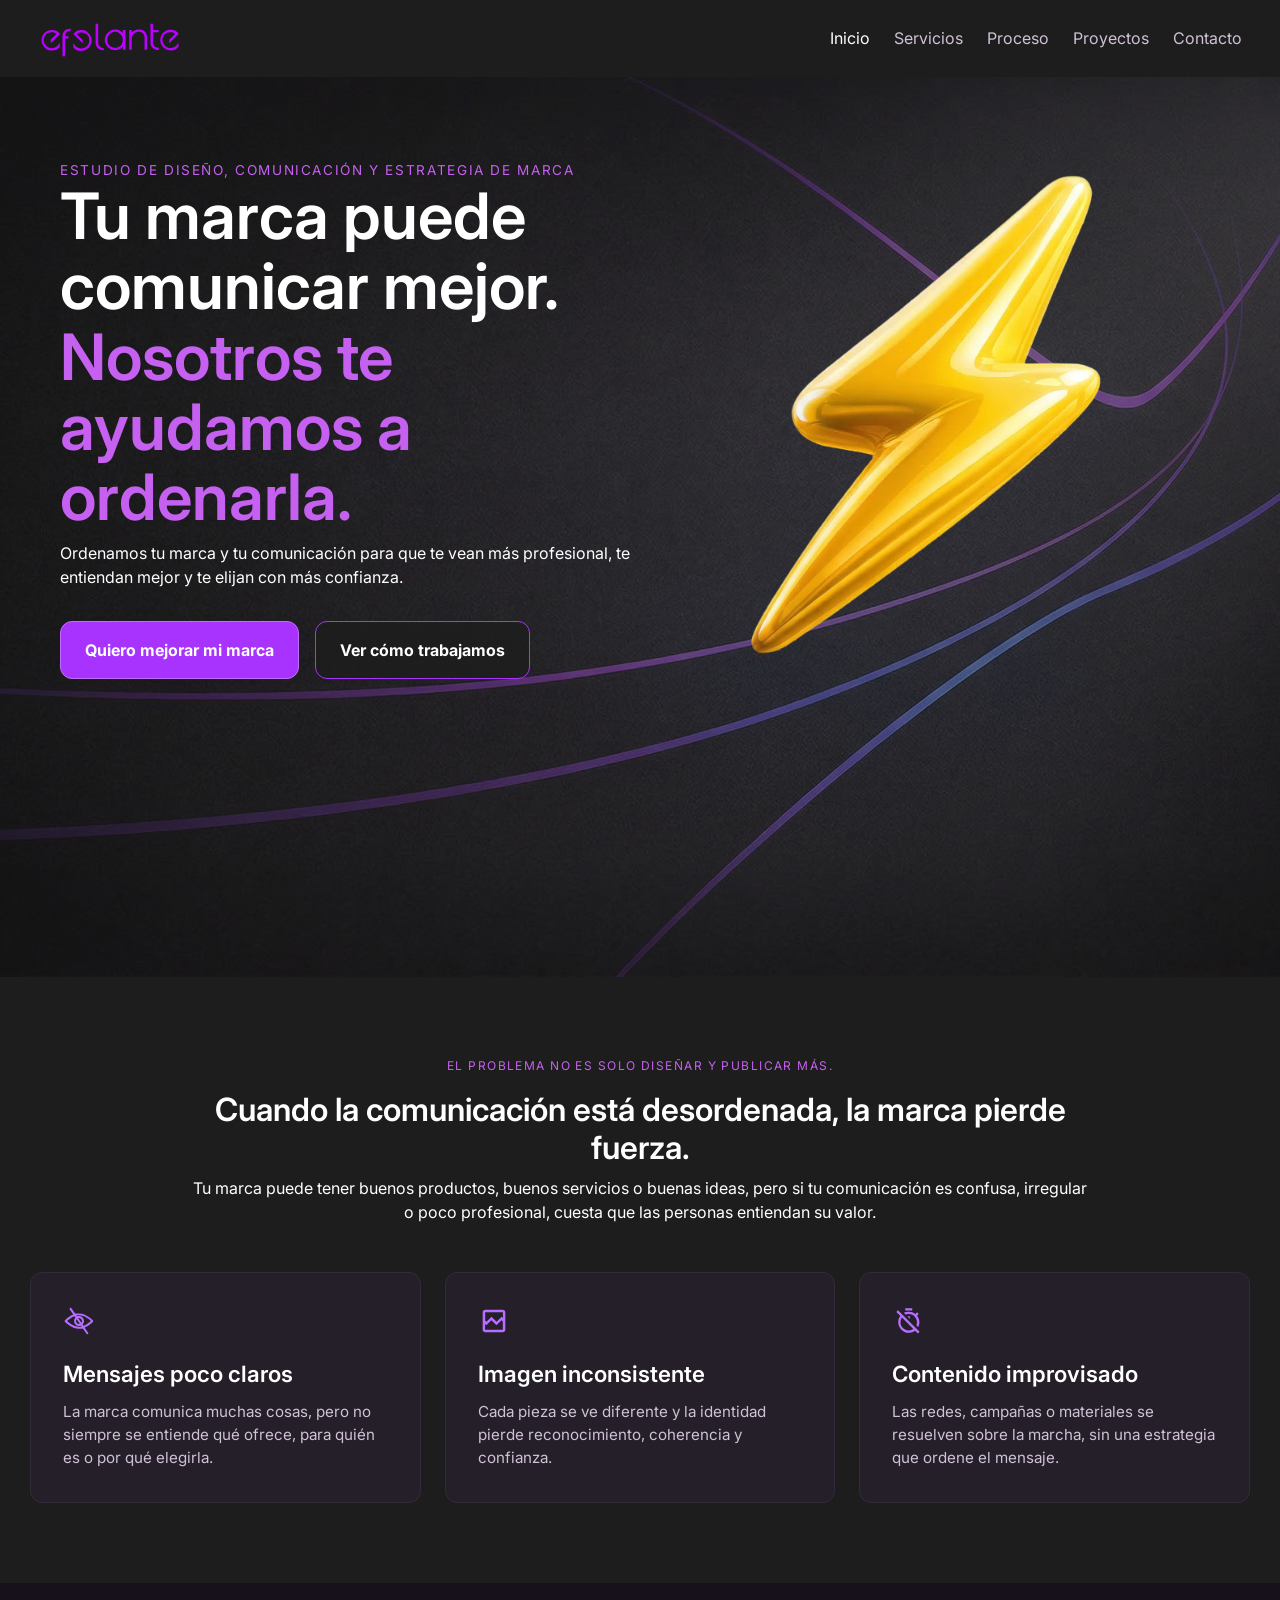
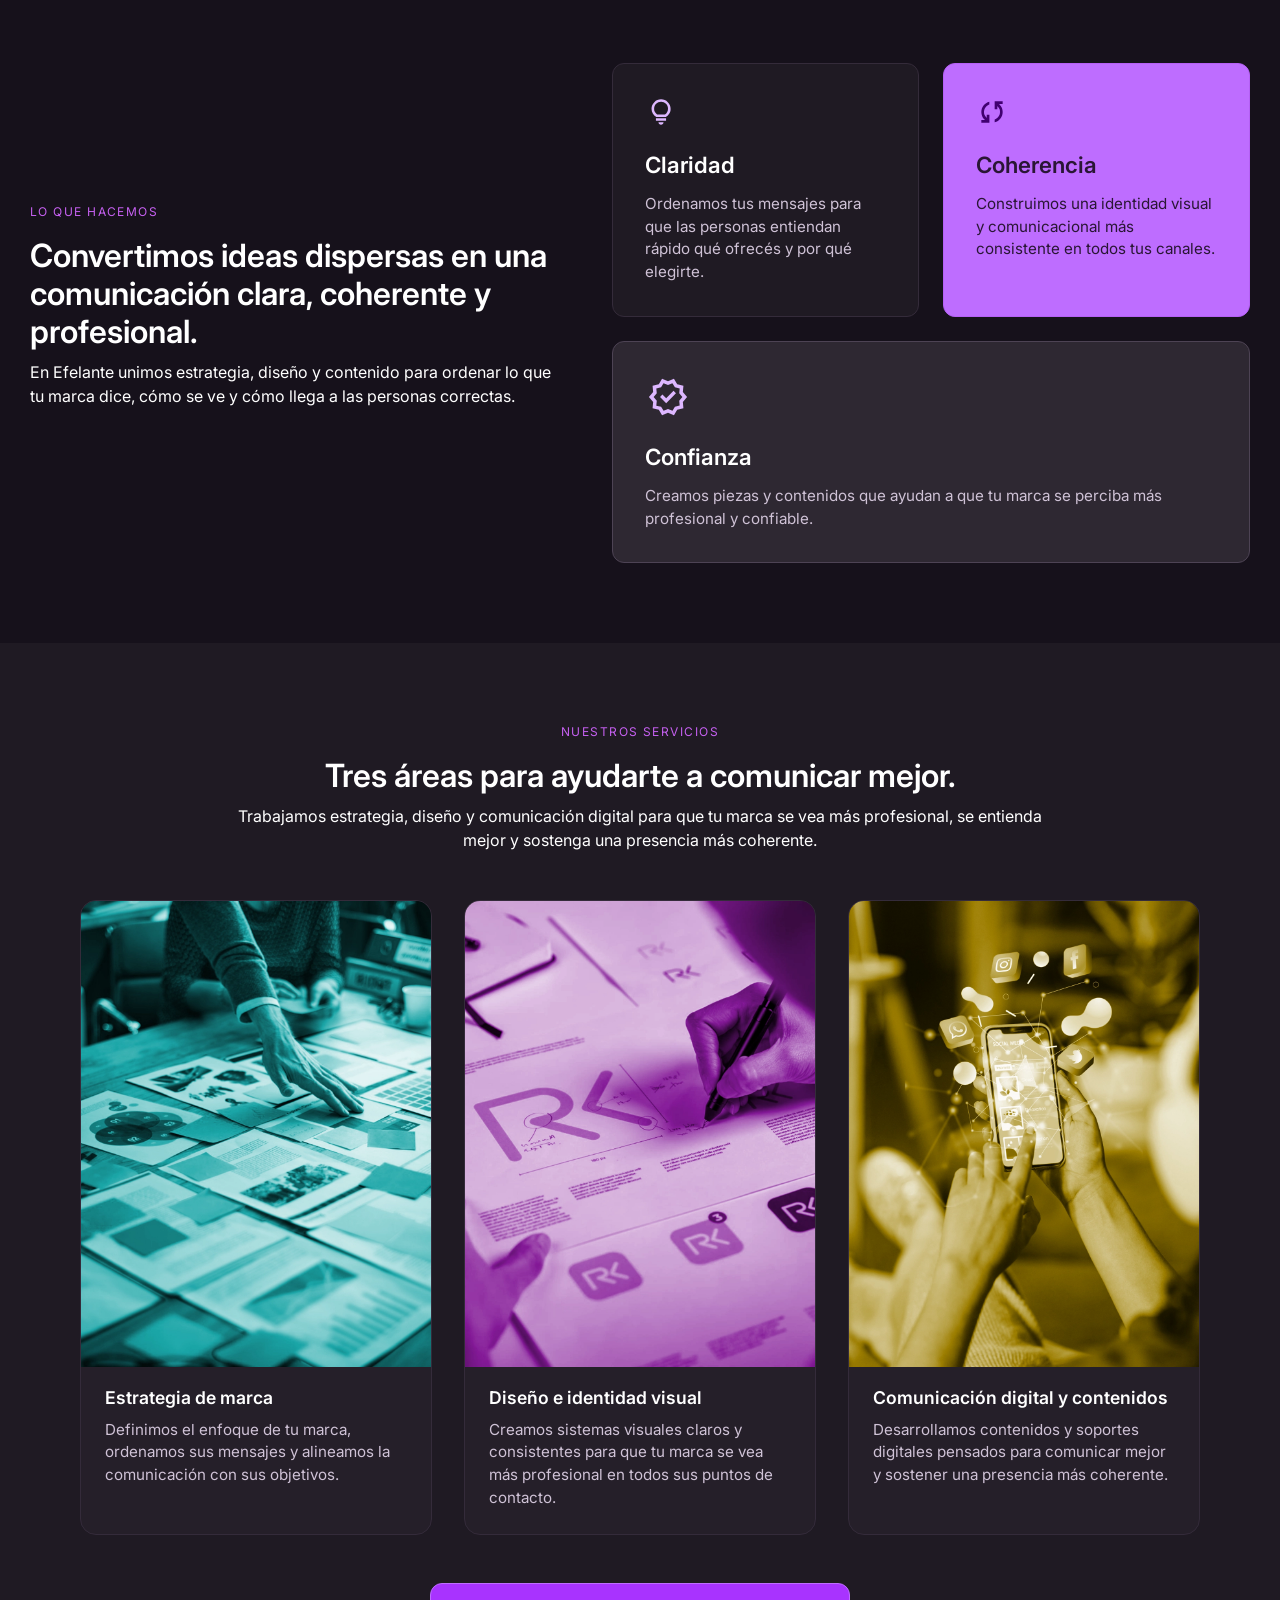
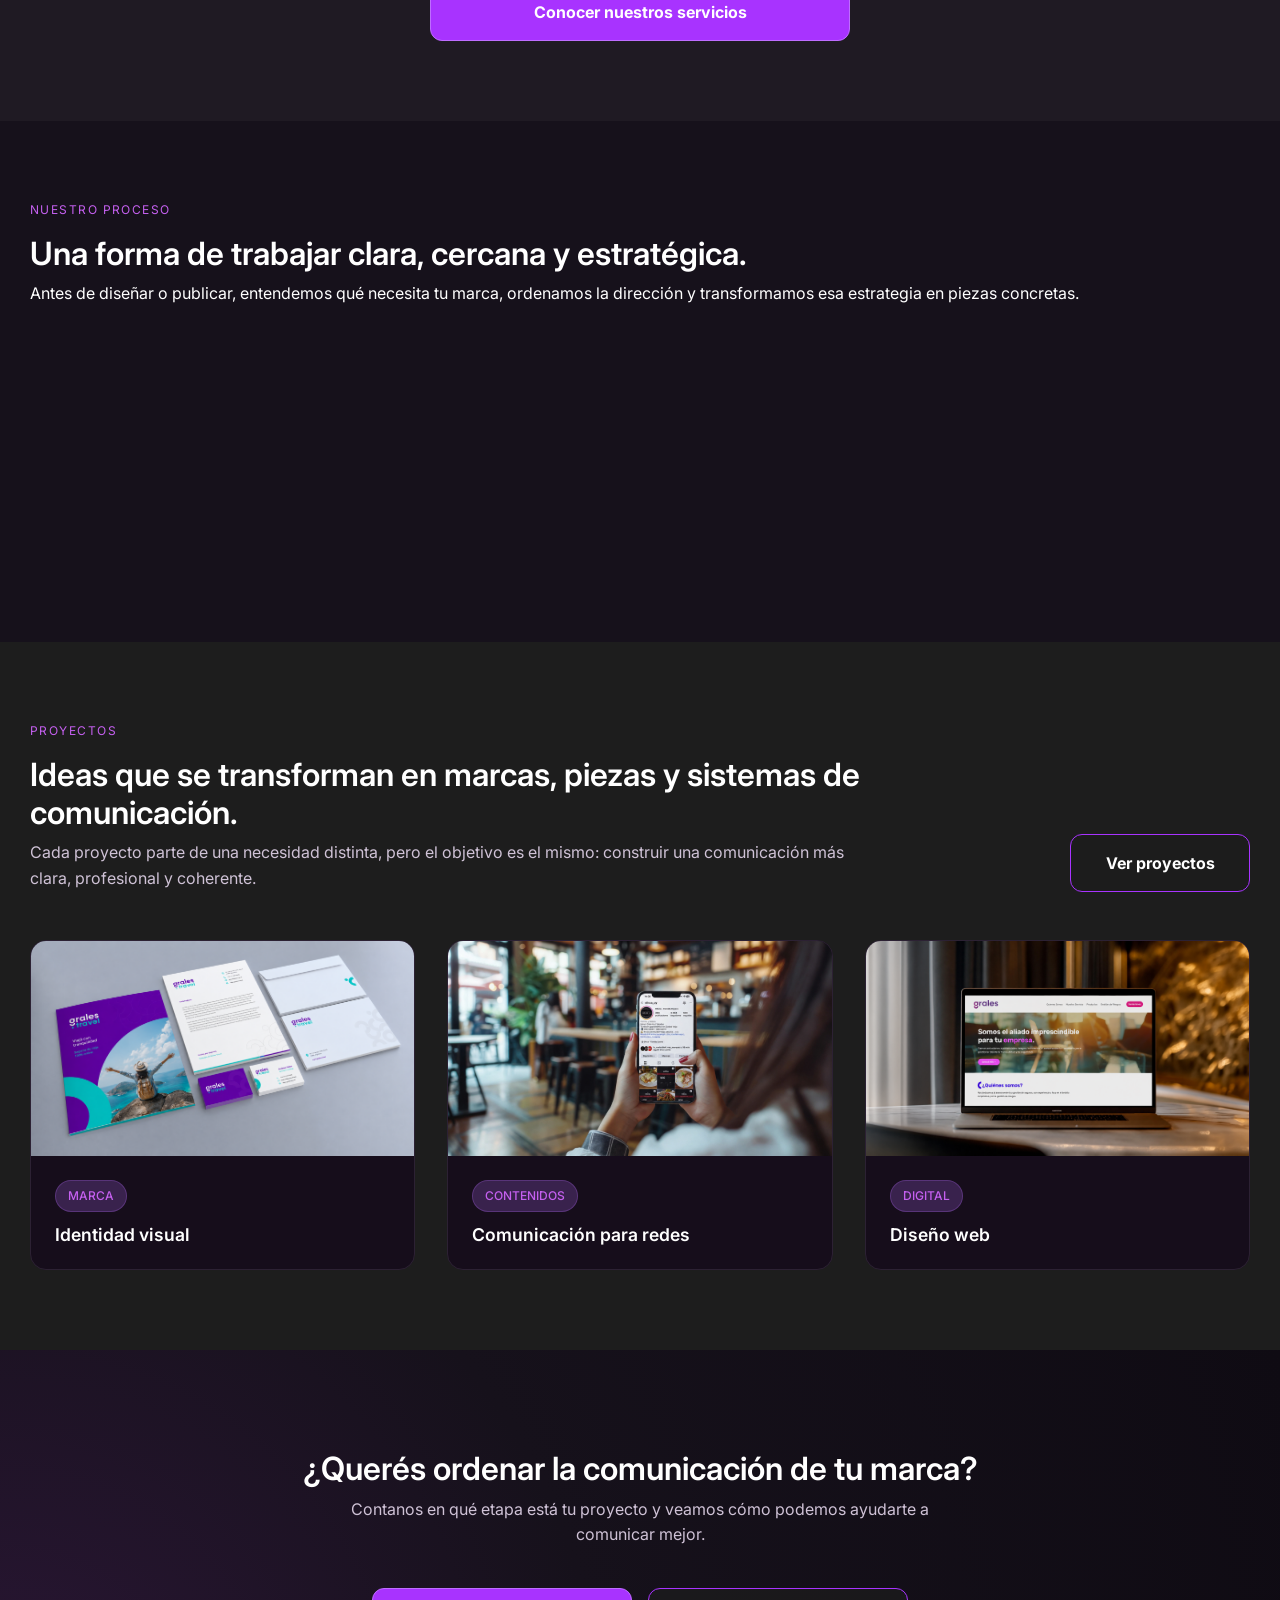
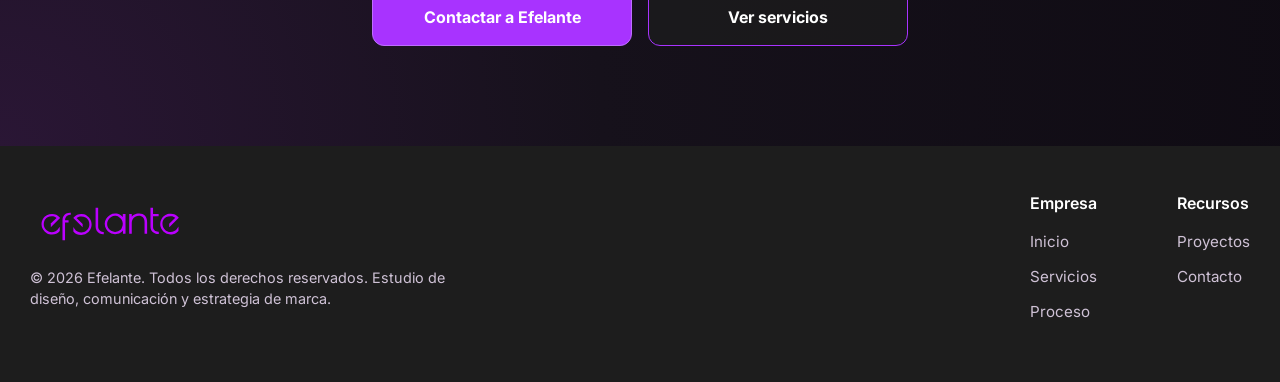
==== commit 96ce558c: "Creacion de animaciones manuales y de librerias animate CSS y AOS" ====
--- a/index.html
+++ b/index.html
@@ -9,6 +9,14 @@
 
     <link href="https://cdn.jsdelivr.net/npm/bootstrap@5.3.8/dist/css/bootstrap.min.css" rel="stylesheet"
         integrity="sha384-sRIl4kxILFvY47J16cr9ZwB07vP4J8+LH7qKQnuqkuIAvNWLzeN8tE5YBujZqJLB" crossorigin="anonymous">
+
+    <!-- ANIMATE CSS -->
+
+    <link rel="stylesheet" href="https://cdnjs.cloudflare.com/ajax/libs/animate.css/4.1.1/animate.min.css" />
+
+    <!-- AOS -->
+
+    <link href="https://unpkg.com/aos@2.3.1/dist/aos.css" rel="stylesheet">
 
     <!-- CSS STYLES -->
 
@@ -64,7 +72,8 @@
             <div class="hero__container">
                 <div class="hero__content">
                     <span class="hero__label">ESTUDIO DE DISEÑO, COMUNICACIÓN Y ESTRATEGIA DE MARCA</span>
-                    <h1>Tu marca puede comunicar mejor. <span>Nosotros te ayudamos a ordenarla.</span></h1>
+                    <h1 class="animate__animated animate__fadeInLeft">Tu marca puede comunicar mejor. <span>Nosotros te
+                            ayudamos a ordenarla.</span></h1>
                     <p>Ordenamos tu marca y tu comunicación para que te vean más profesional, te entiendan mejor y te
                         elijan
                         con más confianza.</p>
@@ -76,14 +85,15 @@
                     </div>
                 </div>
                 <div class="hero__image">
-                    <img src="./assets/img/rayo-inflatable.webp" alt="Rayo inflable representando energía y crecimiento de marca">
+                    <img src="./assets/img/rayo-inflatable.webp"
+                        alt="Rayo inflable representando energía y crecimiento de marca">
                 </div>
             </div>
         </section>
 
         <!-- PROBLEM SECTION -->
 
-        <section class="problem">
+        <section class="problem" data-aos="fade-up">
             <div class="problem__container">
                 <div class="problem__text">
                     <span class="section-label">EL PROBLEMA NO ES SOLO DISEÑAR Y PUBLICAR MÁS.</span>
@@ -155,7 +165,7 @@
                     </p>
                 </div>
 
-                <div class="solution__cards">
+                <div class="solution__cards" data-aos="fade-left">
                     <div class="card solution__card">
                         <div class="card-body">
                             <img src="./assets/img/icon_card_claridad.svg" alt="Icono representativo de claridad"
@@ -202,9 +212,10 @@
                         entienda mejor y sostenga una presencia más coherente.
                     </p>
                 </div>
-                <div class="services__cards">
+                <div class="services__cards" data-aos="fade-up">
                     <article class="services__card">
-                        <img src="./assets/img/services_card_estrategia-1.webp" alt="Imagen representando estrategia de marca">
+                        <img src="./assets/img/services_card_estrategia-1.webp"
+                            alt="Imagen representando estrategia de marca">
                         <h3>Estrategia de marca</h3>
                         <p>Definimos el enfoque de tu marca, ordenamos sus mensajes y alineamos la comunicación con sus
                             objetivos.</p>
@@ -235,7 +246,7 @@
 
         <!-- PROCESS SECTION -->
 
-        <section class="process">
+        <section class="process" data-aos="fade-up">
             <div class="process__container">
                 <div class="process__text">
                     <span class="section-label">NUESTRO PROCESO</span>
@@ -246,26 +257,26 @@
                     </p>
                 </div>
                 <div class="process__steps">
-                    <article class="process__step">
+                    <article class="process__step" data-aos="flip-left" data-aos-delay="0">
                         <div class="process__number">1</div>
                         <h3>Escuchamos y diagnosticamos</h3>
                         <p>Conocemos tu marca, tus objetivos y los problemas que hoy afectan tu comunicación.
                         </p>
                     </article>
-                    <article class="process__step">
+                    <article class="process__step" data-aos="flip-left" data-aos-delay="500">
                         <div class="process__number">2</div>
                         <h3>Ordenamos la estrategia</h3>
                         <p>Definimos mensajes, prioridades y criterios para que cada acción tenga una dirección clara.
                         </p>
                     </article>
-                    <article class="process__step">
+                    <article class="process__step" data-aos="flip-left" data-aos-delay="1000">
                         <div class="process__number">3</div>
                         <h3>Diseñamos y desarrollamos
                         </h3>
                         <p>Creamos piezas, contenidos y materiales visuales alineados con la identidad de tu marca.
                         </p>
                     </article>
-                    <article class="process__step">
+                    <article class="process__step" data-aos="flip-left" data-aos-delay="1500">
                         <div class="process__number">4</div>
                         <h3>Ajustamos y mejoramos
                         </h3>
@@ -279,7 +290,7 @@
 
         <!-- PROJECTS SECTION -->
 
-        <section class="projects">
+        <section class="projects" data-aos="fade-up">
             <div class="projects__container">
                 <div class="projects__header">
                     <div class="projects__text">
@@ -299,7 +310,8 @@
                         <h3>Identidad visual</h3>
                     </article>
                     <article class="projects__card">
-                        <img src="./assets/img/project_comunicacion_redes.webp" alt="Proyecto de comunicación para redes">
+                        <img src="./assets/img/project_comunicacion_redes.webp"
+                            alt="Proyecto de comunicación para redes">
                         <span class="projects__pill">Contenidos</span>
                         <h3>Comunicación para redes</h3>
                     </article>
@@ -314,7 +326,7 @@
 
         <!-- CONTACT SECTION -->
 
-        <section class="contact">
+        <section class="contact" data-aos="zoom-in">
             <div class="contact__container">
                 <div class="contact__text">
                     <h2>¿Querés ordenar la comunicación de tu marca?</h2>
@@ -360,6 +372,17 @@
     <script src="https://cdn.jsdelivr.net/npm/bootstrap@5.3.8/dist/js/bootstrap.bundle.min.js"
         integrity="sha384-FKyoEForCGlyvwx9Hj09JcYn3nv7wiPVlz7YYwJrWVcXK/BmnVDxM+D2scQbITxI"
         crossorigin="anonymous"></script>
+
+    <!-- AOS JAVASCRIPT -->
+
+    <script src="https://unpkg.com/aos@2.3.1/dist/aos.js"></script>
+
+    <!-- INITAILIZE AOS -->
+
+    <script>
+        AOS.init();
+    </script>
+
 </body>
 
 </html>
--- a/assets/css/style.css
+++ b/assets/css/style.css
@@ -1,1609 +1,1374 @@
-@import url('https://fonts.googleapis.com/css2?family=Inter:ital,opsz,wght@0,14..32,100..900;1,14..32,100..900&display=swap');
-
+@import url("https://fonts.googleapis.com/css2?family=Inter:ital,opsz,wght@0,14..32,100..900;1,14..32,100..900&display=swap");
+/* COLORES */
 /* BASE STYLES */
-
 * {
-    padding: 0;
-    margin: 0;
-    box-sizing: border-box;
+  padding: 0;
+  margin: 0;
+  box-sizing: border-box;
 }
 
 body {
-    font-family: "Inter", sans-serif;
-    color: #ffffff;
-    background-color: #1d1d1d;
+  font-family: "Inter", sans-serif;
+  color: #ffffff;
+  background-color: #1d1d1d;
 }
 
 /* GENERAL STYLES */
-
 h1 {
-    font-size: 2.4rem;
-    line-height: 1.1;
+  font-size: 2.4rem;
+  line-height: 1.1;
 }
 
 h2 {
-    font-size: 2rem;
-    font-weight: 600;
-    color: #ffffff;
-    line-height: 1.2;
+  font-size: 2rem;
+  font-weight: 600;
+  color: #ffffff;
+  line-height: 1.2;
 }
 
 .section-label {
-    display: block;
-    color: #c560f0;
-    font-size: 0.75rem;
-    font-weight: 400;
-    letter-spacing: 0.12em;
-    margin-bottom: 16px;
+  display: block;
+  color: #c560f0;
+  font-size: 0.75rem;
+  font-weight: 400;
+  letter-spacing: 0.12em;
+  margin-bottom: 16px;
 }
 
 .button {
-    display: inline-block;
-    text-decoration: none;
-    text-align: center;
-    font-weight: 700;
-    padding: 16px 24px;
-    border-radius: 12px;
-}
-
+  display: inline-block;
+  text-decoration: none;
+  text-align: center;
+  font-weight: 700;
+  padding: 16px 24px;
+  border-radius: 12px;
+  transition: background-color 0.3s ease, border-color 0.3s ease, color 0.3s ease;
+}
 .button--primary {
-    background-color: #a833ff;
-    border: 1px solid #be6aff;
-    color: #ffffff;
-}
-
+  background-color: #a833ff;
+  border: 1px solid #be6dff;
+  color: #ffffff;
+}
+.button--primary:hover {
+  background-color: #7b24c7;
+  border-color: #be6dff;
+}
 .button--secondary {
-    color: #ffffff;
-    border: 1px solid #a833ff;
-    background-color: #1d1d1db7;
-}
-
+  color: #ffffff;
+  border: 1px solid #a833ff;
+  background-color: rgba(29, 29, 29, 0.71);
+}
+.button--secondary:hover {
+  color: #cfc2d6;
+  border-color: #be6dff;
+}
+
+.card-icon {
+  width: 32px;
+  margin-bottom: 24px;
+}
+
+.card-icon--large {
+  width: 46px;
+  margin-bottom: 24px;
+}
 
 /* NAVBAR BOOTSTRAP */
-
 .navbar {
-    background-color: #1d1d1d;
-    padding: 10px 30px;
-}
-
+  background-color: #1d1d1d;
+  padding: 10px 30px;
+}
 .navbar .container-fluid {
+  max-width: 1350px;
+  margin: 0 auto;
+  padding: 0;
+}
+.navbar .nav-link {
+  color: #cfc2d6;
+  font-weight: 400;
+  padding: 6px 0;
+  transition: color 0.3s ease;
+}
+.navbar .nav-link:hover {
+  color: #c560f0;
+}
+.navbar .nav-link.active {
+  color: #ffffff;
+}
+.navbar .navbar-nav {
+  gap: 8px;
+}
+
+.navbar-brand {
+  padding: 0;
+}
+.navbar-brand .logo {
+  width: 10rem;
+}
+
+.navbar-toggler {
+  border: none;
+  box-shadow: none;
+  padding: 0;
+}
+.navbar-toggler:focus {
+  box-shadow: none;
+}
+
+.navbar-collapse {
+  padding-top: 14px;
+  padding-left: 10px;
+}
+
+/* FOOTER STYLES */
+.footer {
+  background-color: #1d1d1d;
+  padding: 48px 30px;
+}
+.footer .footer__container {
+  max-width: 1350px;
+  margin: 0 auto;
+}
+.footer .footer__brand {
+  margin-bottom: 32px;
+}
+.footer .footer__brand img {
+  width: 10rem;
+  margin-bottom: 16px;
+}
+.footer .footer__brand p {
+  color: #cfc2d6;
+  font-size: 0.9rem;
+  line-height: 1.5;
+  margin-bottom: 0;
+}
+.footer .footer__links {
+  display: grid;
+  gap: 24px;
+}
+.footer .footer__column h4 {
+  font-size: 1rem;
+  font-weight: 600;
+  color: #ffffff;
+  margin-bottom: 16px;
+}
+.footer .footer__column ul {
+  list-style: none;
+  padding: 0;
+  margin: 0;
+}
+.footer .footer__column li {
+  margin-bottom: 10px;
+}
+.footer .footer__column a {
+  text-decoration: none;
+  color: #cfc2d6;
+  font-size: 0.95rem;
+}
+
+/* CONTACT CTA SECTION */
+.contact {
+  background: radial-gradient(circle at bottom left, #2a1635 0%, #16111B 45%, #0f0b13 100%);
+  padding: 100px 30px;
+}
+.contact .contact__container {
+  max-width: 900px;
+  margin: 0 auto;
+  text-align: center;
+}
+.contact .contact__text {
+  margin-bottom: 40px;
+}
+.contact .contact__text p {
+  color: #cfc2d6;
+  font-size: 1rem;
+  line-height: 1.6;
+  max-width: 620px;
+  margin: 0 auto;
+}
+.contact .contact__buttons {
+  display: flex;
+  flex-direction: column;
+  gap: 16px;
+}
+.contact .contact__buttons .button {
+  width: 100%;
+}
+
+/* INDEX PAGE - HERO STYLES */
+.hero {
+  background-image: linear-gradient(rgba(0, 0, 0, 0.45), rgba(0, 0, 0, 0.45)), url("../img/fondo-hero.png");
+  background-size: cover;
+  background-position: center;
+  background-repeat: no-repeat;
+  padding: 80px 30px;
+}
+.hero .hero__container {
+  max-width: 1200px;
+  margin: 0 auto;
+}
+.hero .hero__label {
+  color: #c560f0;
+  font-size: 0.75rem;
+  font-weight: 400;
+  letter-spacing: 0.12em;
+}
+.hero h1 {
+  font-weight: 600;
+}
+.hero h1 span {
+  display: block;
+  color: #c560f0;
+}
+.hero .hero__buttons {
+  margin-top: 32px;
+  display: flex;
+  gap: 16px;
+  flex-wrap: wrap;
+}
+.hero .hero__buttons .button {
+  width: 100%;
+  max-width: 380px;
+}
+.hero .hero__image img {
+  display: none;
+}
+
+/* INDEX PAGE - PROBLEM SECTION STYLES */
+.problem {
+  background-color: #1d1d1d;
+  padding: 80px 30px;
+}
+.problem .problem__container {
+  max-width: 1350px;
+  margin: 0 auto;
+}
+.problem .problem__text {
+  text-align: center;
+  max-width: 900px;
+  margin: 0 auto 48px auto;
+}
+.problem .card {
+  background-color: #251f29;
+  border: 1px solid #342b3a;
+  border-radius: 12px;
+  color: #ffffff;
+  height: 100%;
+}
+.problem .card .card-body {
+  padding: 32px;
+}
+.problem .card .card-title {
+  font-size: 1.4rem;
+  font-weight: 600;
+  line-height: 1.2;
+  margin-bottom: 14px;
+  color: #ffffff;
+}
+.problem .card .card-text {
+  font-size: 0.95rem;
+  line-height: 1.5;
+  color: #cfc2d6;
+  margin-bottom: 0;
+}
+
+/* INDEX PAGE - SOLUTION SECTION STYLES */
+.solution {
+  background-color: #16111B;
+  padding: 80px 30px;
+}
+.solution .solution__container {
+  max-width: 1350px;
+  margin: 0 auto;
+}
+.solution .solution__content {
+  margin-bottom: 48px;
+}
+.solution .solution__cards {
+  display: grid;
+  gap: 24px;
+}
+.solution .solution__card {
+  height: 100%;
+}
+.solution .card {
+  background-color: #1F1A23;
+  border: 1px solid #342b3a;
+  border-radius: 12px;
+  color: #ffffff;
+}
+.solution .card .card-body {
+  padding: 32px;
+}
+.solution .card .card-title {
+  font-size: 1.4rem;
+  font-weight: 600;
+  line-height: 1.2;
+  margin-bottom: 14px;
+  color: #ffffff;
+}
+.solution .card .card-text {
+  font-size: 0.95rem;
+  line-height: 1.5;
+  color: #cfc2d6;
+  margin-bottom: 0;
+}
+.solution .solution__card--highlight {
+  background-color: #be6dff;
+  border-color: #b560f5;
+}
+.solution .solution__card--highlight .card-title,
+.solution .solution__card--highlight .card-text {
+  color: #2a1635;
+}
+.solution .solution__card--wide {
+  background-color: #2E2832;
+  border-color: #4D4354;
+}
+
+/* INDEX PAGE - SERVICES SECTION STYLES */
+.services {
+  background-color: #1f1a23;
+  padding: 80px 30px;
+}
+.services .services__container {
+  max-width: 1350px;
+  margin: 0 auto;
+}
+.services .services__text {
+  text-align: center;
+  max-width: 850px;
+  margin: 0 auto 48px auto;
+}
+.services .services__cards {
+  display: grid;
+  gap: 32px;
+}
+.services .services__card {
+  background-color: #251f29;
+  border: 1px solid #342b3a;
+  border-radius: 16px;
+  overflow: hidden;
+  padding-bottom: 24px;
+  transition: 1s;
+}
+.services .services__card:hover {
+  transform: scale(1.03);
+  box-shadow: 0 0 20px #b560f5;
+  cursor: pointer;
+}
+.services .services__card img {
+  width: 100%;
+  height: 260px;
+  display: block;
+  -o-object-fit: cover;
+     object-fit: cover;
+}
+.services .services__card h3 {
+  font-size: 1.1rem;
+  font-weight: 600;
+  line-height: 1.2;
+  margin: 20px 0 10px;
+  color: #ffffff;
+  padding: 0 24px;
+}
+.services .services__card p {
+  font-size: 0.95rem;
+  line-height: 1.5;
+  color: #cfc2d6;
+  margin-bottom: 0;
+  padding: 0 24px;
+}
+.services .services__cta {
+  text-align: center;
+  margin-top: 48px;
+}
+.services .services__cta .button {
+  width: 100%;
+}
+
+/* INDEX PAGE - PROCESS SECTION STYLES */
+.process {
+  background-color: #16111B;
+  padding: 80px 30px;
+}
+.process .process__container {
+  max-width: 1350px;
+  margin: 0 auto;
+}
+.process .process__text {
+  max-width: 1350px;
+  margin: 0 auto 48px auto;
+}
+.process .process__steps {
+  display: grid;
+  gap: 32px;
+}
+.process .process__number {
+  width: 56px;
+  height: 56px;
+  background-color: #be6dff;
+  color: #16111B;
+  border: 4px solid #110C15;
+  border-radius: 50%;
+  display: flex;
+  align-items: center;
+  justify-content: center;
+  font-weight: 700;
+  margin-bottom: 24px;
+  box-shadow: 0 0 18px rgba(183, 109, 255, 0.7);
+}
+.process .process__step h3 {
+  font-size: 1.2rem;
+  font-weight: 600;
+  line-height: 1.2;
+  color: #ffffff;
+  margin-bottom: 14px;
+}
+.process .process__step p {
+  font-size: 0.95rem;
+  line-height: 1.5;
+  color: #cfc2d6;
+  margin-bottom: 0;
+}
+
+/* INDEX PAGE - PROJECTS SECTION STYLES */
+.projects {
+  background-color: #1d1d1d;
+  padding: 80px 30px;
+}
+.projects .projects__container {
+  max-width: 1350px;
+  margin: 0 auto;
+}
+.projects .projects__header {
+  margin-bottom: 48px;
+}
+.projects .projects__header .button {
+  margin-top: 24px;
+}
+.projects .projects__text {
+  max-width: 850px;
+}
+.projects .projects__text p {
+  color: #cfc2d6;
+  font-size: 1rem;
+  line-height: 1.6;
+  margin-bottom: 0;
+}
+.projects .projects__grid {
+  display: grid;
+  gap: 32px;
+}
+.projects .projects__card {
+  background-color: #160D1B;
+  border: 1px solid #2c2133;
+  border-radius: 16px;
+  overflow: hidden;
+}
+.projects .projects__card img {
+  width: 100%;
+  display: block;
+}
+.projects .projects__card h3 {
+  font-size: 1.1rem;
+  font-weight: 600;
+  line-height: 1.2;
+  color: #ffffff;
+  margin: 0 24px 24px;
+}
+.projects .projects__pill {
+  display: inline-block;
+  margin: 24px 24px 12px;
+  padding: 6px 12px;
+  border-radius: 999px;
+  background-color: rgba(183, 109, 255, 0.22);
+  border: 1px solid rgba(183, 109, 255, 0.25);
+  color: #c560f0;
+  font-size: 0.75rem;
+  font-weight: 500;
+  text-transform: uppercase;
+}
+
+/* SERVICES PAGE */
+/* SERVICES PAGE - SERVICES HERO SECTION */
+.services-hero {
+  background: radial-gradient(circle at right, #2a1635 0%, #16111B 45%, #0f0b13 100%);
+  padding: 80px 30px;
+}
+.services-hero .services-hero__container {
+  max-width: 1350px;
+  margin: 0 auto;
+}
+.services-hero .services-hero__content {
+  max-width: 760px;
+}
+.services-hero h1 {
+  font-size: 2.4rem;
+  font-weight: 600;
+  line-height: 1.1;
+  margin-bottom: 24px;
+}
+.services-hero p {
+  color: #cfc2d6;
+  font-size: 1rem;
+  line-height: 1.6;
+  margin-bottom: 0;
+}
+.services-hero .services-hero__buttons {
+  margin-top: 32px;
+  display: flex;
+  gap: 16px;
+  flex-wrap: wrap;
+}
+.services-hero .services-hero__buttons .button {
+  width: 100%;
+  max-width: 380px;
+}
+.services-hero .services-hero__image {
+  display: none;
+}
+
+/* SERVICES PAGE - SERVICES AREAS SECTION */
+.services-areas {
+  background-color: #110C15;
+  padding: 80px 30px;
+}
+.services-areas .services-areas__container {
+  max-width: 1350px;
+  margin: 0 auto;
+}
+.services-areas .services-areas__content {
+  text-align: center;
+  max-width: 850px;
+  margin: 0 auto 48px auto;
+}
+.services-areas .services-areas__content p {
+  color: #cfc2d6;
+  font-size: 1rem;
+  line-height: 1.6;
+  margin-bottom: 0;
+}
+.services-areas .card {
+  background-color: #1f1a23;
+  border: 1px solid #342b3a;
+  border-radius: 12px;
+  color: #ffffff;
+  height: 100%;
+}
+.services-areas .card .card-icon {
+  width: 50px;
+  height: 50px;
+  background-color: rgba(183, 109, 255, 0.18);
+  border-radius: 8px;
+  padding: 9px;
+  margin-bottom: 28px;
+}
+.services-areas .card .card-body {
+  padding: 32px;
+}
+.services-areas .card .card-title {
+  font-size: 1.4rem;
+  font-weight: 600;
+  line-height: 1.2;
+  margin-bottom: 14px;
+  color: #ffffff;
+}
+.services-areas .card .card-text {
+  font-size: 0.95rem;
+  line-height: 1.5;
+  color: #cfc2d6;
+  margin-bottom: 0;
+}
+
+/* SERVICES PAGE - SERVICES TABLE SECTION */
+.services-table {
+  background-color: #16111B;
+  padding: 80px 30px;
+}
+.services-table .services-table__container {
+  max-width: 1350px;
+  margin: 0 auto;
+}
+.services-table .services-table__content {
+  text-align: center;
+  max-width: 760px;
+  margin: 0 auto 48px auto;
+}
+.services-table .services-table__content p {
+  color: #cfc2d6;
+  font-size: 1rem;
+  line-height: 1.6;
+  margin-bottom: 0;
+}
+.services-table .services-table__list {
+  display: grid;
+  gap: 20px;
+}
+.services-table .services-table__header {
+  display: none;
+}
+.services-table .services-table__item {
+  background-color: #251f29;
+  border: 1px solid #342b3a;
+  border-radius: 16px;
+  padding: 28px;
+}
+.services-table .services-table__area p {
+  color: #ffffff;
+  font-size: 1.25rem;
+  font-weight: 600;
+  line-height: 1.2;
+  margin-bottom: 20px;
+}
+.services-table .services-table__includes ul {
+  color: #cfc2d6;
+  padding-left: 20px;
+  margin-bottom: 24px;
+}
+.services-table .services-table__includes li {
+  font-size: 0.95rem;
+  line-height: 1.5;
+  margin-bottom: 8px;
+}
+.services-table .services-table__includes li:last-child {
+  margin-bottom: 0;
+}
+.services-table .services-table__purpose p {
+  color: #eee5f3;
+  font-size: 0.95rem;
+  font-weight: 500;
+  line-height: 1.5;
+  margin-bottom: 0;
+}
+
+/* EXTENDS */
+.process-method .process-method__card, .process-steps .process-steps__item {
+  border: 1px solid #342b3a;
+  border-radius: 16px;
+  padding: 32px;
+}
+
+/* MIXINS */
+/* PROCESS PAGE */
+/* PROCESS PAGE - PROCESS HERO SECTION */
+.process-hero {
+  background: radial-gradient(circle at right, #12383f 0%, #16111B 45%, #0f0b13 100%);
+  padding: 80px 30px;
+}
+.process-hero .process-hero__container {
+  max-width: 1350px;
+  margin: 0 auto;
+}
+.process-hero .process-hero__content {
+  max-width: 760px;
+}
+.process-hero h1 {
+  font-size: 2.4rem;
+  font-weight: 600;
+  line-height: 1.1;
+  margin-bottom: 24px;
+}
+.process-hero p {
+  color: #cfc2d6;
+  font-size: 1rem;
+  line-height: 1.6;
+  margin-bottom: 0;
+}
+.process-hero .process-hero__buttons {
+  margin-top: 32px;
+  display: flex;
+  gap: 16px;
+  flex-wrap: wrap;
+}
+.process-hero .process-hero__buttons .button {
+  width: 100%;
+  max-width: 380px;
+}
+.process-hero .process-hero__image {
+  display: none;
+}
+
+/* PROCESS PAGE - PROCESS METHOD SECTION */
+.process-method {
+  background-color: #110C15;
+  padding: 80px 30px;
+}
+.process-method .process-method__container {
+  max-width: 1350px;
+  margin: 0 auto;
+}
+.process-method .process-method__content {
+  max-width: 850px;
+  margin-bottom: 48px;
+}
+.process-method .process-method__content p {
+  color: #cfc2d6;
+  font-size: 1rem;
+  line-height: 1.6;
+  margin-bottom: 0;
+}
+.process-method .process-method__cards {
+  display: grid;
+  gap: 24px;
+}
+.process-method .process-method__card {
+  background-color: rgba(37, 31, 41, 0.72);
+  height: 100%;
+}
+.process-method .process-method__card h3 {
+  font-size: 1.4rem;
+  font-weight: 600;
+  line-height: 1.2;
+  color: #ffffff;
+  margin-bottom: 14px;
+}
+.process-method .process-method__card p {
+  color: #cfc2d6;
+  font-size: 0.95rem;
+  line-height: 1.5;
+  margin-bottom: 0;
+}
+.process-method .process-method__card-circle {
+  width: 64px;
+  height: 64px;
+  background-color: rgba(183, 109, 255, 0.18);
+  border: 1px solid rgba(183, 109, 255, 0.35);
+  border-radius: 50%;
+  display: flex;
+  align-items: center;
+  justify-content: center;
+  margin-bottom: 24px;
+  box-shadow: 0 0 18px rgba(183, 109, 255, 0.35);
+}
+.process-method .process-method__card-circle img {
+  width: 36px;
+}
+
+/* PROCESS PAGE - PROCESS STEPS SECTION */
+.process-steps {
+  background-color: #16111B;
+  padding: 80px 30px;
+}
+.process-steps .process-steps__container {
+  max-width: 1350px;
+  margin: 0 auto;
+}
+.process-steps .process-steps__content {
+  max-width: 760px;
+  margin-bottom: 48px;
+}
+.process-steps .process-steps__content p {
+  color: #cfc2d6;
+  font-size: 1rem;
+  line-height: 1.6;
+  margin-bottom: 0;
+}
+.process-steps .process-steps__list {
+  display: grid;
+  gap: 32px;
+}
+.process-steps .process-steps__item {
+  background-color: #251f29;
+  height: 100%;
+}
+.process-steps .process-steps__item h3 {
+  font-size: 1.2rem;
+  font-weight: 600;
+  line-height: 1.2;
+  color: #ffffff;
+  margin-bottom: 14px;
+}
+.process-steps .process-steps__item p {
+  color: #cfc2d6;
+  font-size: 0.95rem;
+  line-height: 1.5;
+  margin-bottom: 0;
+}
+.process-steps .process-steps__number {
+  width: 48px;
+  height: 48px;
+  background-color: #be6dff;
+  color: #16111B;
+  border-radius: 50%;
+  display: flex;
+  align-items: center;
+  justify-content: center;
+  font-weight: 700;
+  margin-bottom: 24px;
+  box-shadow: 0 0 18px rgba(183, 109, 255, 0.7);
+}
+
+/* PROCESS PAGE - PROCESS RESULTS SECTION */
+.process-results {
+  background-color: #110C15;
+  padding: 80px 30px;
+}
+.process-results .process-results__container {
+  max-width: 1350px;
+  margin: 0 auto;
+}
+.process-results .process-results__content {
+  max-width: 850px;
+  margin-bottom: 48px;
+}
+.process-results .process-results__content p {
+  color: #cfc2d6;
+  font-size: 1rem;
+  line-height: 1.6;
+  margin-bottom: 0;
+}
+.process-results .process-results__cards {
+  display: grid;
+  gap: 24px;
+  margin-bottom: 24px;
+}
+.process-results .process-results__card {
+  background-color: rgba(37, 31, 41, 0.6509803922);
+  border: 1px solid #342b3a;
+  border-radius: 16px;
+  padding: 32px;
+  height: 100%;
+}
+.process-results .process-results__card h3 {
+  font-size: 1.4rem;
+  font-weight: 600;
+  line-height: 1.2;
+  color: #ffffff;
+  margin-bottom: 14px;
+}
+.process-results .process-results__card p {
+  color: #cfc2d6;
+  font-size: 0.95rem;
+  line-height: 1.5;
+  margin-bottom: 0;
+}
+.process-results .process-results__card-circle {
+  width: 56px;
+  height: 56px;
+  background-color: rgba(183, 109, 255, 0.18);
+  border: 1px solid rgba(183, 109, 255, 0.55);
+  border-radius: 50%;
+  display: flex;
+  align-items: center;
+  justify-content: center;
+  margin-bottom: 24px;
+  box-shadow: 0 0 24px rgba(183, 109, 255, 0.35);
+}
+.process-results .process-results__card-circle img {
+  width: 36px;
+}
+.process-results .process-results__highlight {
+  background: radial-gradient(circle at right, rgba(35, 135, 155, 0.25), rgba(37, 31, 41, 0.75) 55%);
+  border: 1px solid rgba(35, 135, 155, 0.74);
+  border-radius: 16px;
+  padding: 32px;
+}
+.process-results .process-results__highlight-circle {
+  width: 56px;
+  height: 56px;
+  background-color: rgba(35, 135, 155, 0.22);
+  border: 1px solid rgba(35, 135, 155, 0.75);
+  border-radius: 50%;
+  display: flex;
+  align-items: center;
+  justify-content: center;
+  margin-bottom: 24px;
+  box-shadow: 0 0 24px rgba(35, 135, 155, 0.4);
+}
+.process-results .process-results__highlight-circle img {
+  width: 36px;
+}
+.process-results .process-results__highlight-content h3 {
+  font-size: 1.4rem;
+  font-weight: 600;
+  line-height: 1.2;
+  color: #ffffff;
+  margin-bottom: 14px;
+}
+.process-results .process-results__highlight-content p {
+  color: #d8f3f7;
+  font-size: 0.95rem;
+  line-height: 1.5;
+  margin-bottom: 0;
+}
+
+/* PROJECTS PAGE */
+/* PROJECTS PAGE - PROJECTS LIST SECTION */
+.projects-list {
+  background: radial-gradient(circle at left 45%, rgba(168, 51, 255, 0.18), transparent 28%), radial-gradient(circle at right 60%, rgba(168, 51, 255, 0.1), transparent 26%), #110C15;
+  padding: 80px 30px;
+}
+.projects-list .projects-list__container {
+  max-width: 1350px;
+  margin: 0 auto;
+}
+.projects-list .projects-list__intro {
+  max-width: 850px;
+  margin-bottom: 48px;
+}
+.projects-list .projects-list__intro p {
+  color: #cfc2d6;
+  font-size: 1rem;
+  line-height: 1.6;
+  margin-bottom: 0;
+}
+.projects-list .projects-list__items {
+  display: grid;
+  gap: 32px;
+}
+.projects-list .projects-list__card {
+  background-color: rgba(37, 31, 41, 0.7215686275);
+  border: 1px solid #342b3a;
+  border-radius: 16px;
+  overflow: hidden;
+}
+.projects-list .projects-list__image img {
+  width: 100%;
+  display: block;
+}
+.projects-list .projects-list__content {
+  padding: 32px;
+}
+.projects-list .projects-list__content h2 {
+  font-size: 1.5rem;
+  font-weight: 600;
+  line-height: 1.2;
+  color: #ffffff;
+  margin-bottom: 16px;
+}
+.projects-list .projects-list__content p {
+  color: #cfc2d6;
+  font-size: 0.95rem;
+  line-height: 1.6;
+  margin-bottom: 0;
+}
+.projects-list .projects-list__tag {
+  display: inline-block;
+  margin-bottom: 18px;
+  padding: 6px 12px;
+  border-radius: 999px;
+  background-color: rgba(183, 109, 255, 0.22);
+  border: 1px solid rgba(183, 109, 255, 0.25);
+  color: #c560f0;
+  font-size: 0.75rem;
+  font-weight: 500;
+  text-transform: uppercase;
+}
+
+/* CONTACT PAGE */
+/* CONTACT PAGE SECTION */
+.contact-page {
+  background: radial-gradient(circle at left 40%, rgba(168, 51, 255, 0.14), transparent 30%), radial-gradient(circle at right 60%, rgba(168, 51, 255, 0.08), transparent 28%), #110C15;
+  padding: 80px 30px;
+}
+.contact-page .contact-page__container {
+  max-width: 1350px;
+  margin: 0 auto;
+}
+.contact-page .contact-page__content {
+  margin-bottom: 48px;
+}
+.contact-page .contact-page__content p {
+  color: #cfc2d6;
+  font-size: 1rem;
+  line-height: 1.6;
+  margin-bottom: 0;
+}
+.contact-page .contact-page__info {
+  display: grid;
+  gap: 20px;
+  margin-top: 40px;
+}
+.contact-page .contact-page__info-item {
+  display: flex;
+  align-items: center;
+  gap: 16px;
+}
+.contact-page .contact-page__circle {
+  width: 52px;
+  height: 52px;
+  background-color: rgba(183, 109, 255, 0.18);
+  border: 1px solid rgba(183, 109, 255, 0.55);
+  border-radius: 50%;
+  display: flex;
+  align-items: center;
+  justify-content: center;
+  flex: 0 0 52px;
+  box-shadow: 0 0 24px rgba(183, 109, 255, 0.35);
+}
+.contact-page .contact-page__circle img {
+  width: 30px;
+}
+.contact-page .contact-page__info-text h3 {
+  font-size: 1rem;
+  font-weight: 600;
+  color: #ffffff;
+  margin-bottom: 4px;
+}
+.contact-page .contact-page__info-text p {
+  color: #cfc2d6;
+  font-size: 0.95rem;
+  line-height: 1.5;
+  margin-bottom: 0;
+}
+.contact-page .contact-page__form-container {
+  background-color: rgba(37, 31, 41, 0.72);
+  border: 1px solid #342b3a;
+  border-radius: 16px;
+  padding: 32px;
+}
+
+.contact-form {
+  display: grid;
+  gap: 20px;
+}
+.contact-form .contact-form__row {
+  display: grid;
+  gap: 20px;
+}
+.contact-form .contact-form__group {
+  display: grid;
+  gap: 8px;
+}
+.contact-form .form-label {
+  color: #ffffff;
+  font-size: 0.9rem;
+  font-weight: 500;
+  margin-bottom: 0;
+}
+.contact-form .form-control,
+.contact-form .form-select {
+  background-color: #16111B;
+  border: 1px solid #342b3a;
+  border-radius: 12px;
+  color: #ffffff;
+  padding: 14px 16px;
+}
+.contact-form .form-control:focus,
+.contact-form .form-select:focus {
+  background-color: #16111B;
+  border-color: #be6dff;
+  color: #ffffff;
+  box-shadow: 0 0 0 0.25rem rgba(183, 109, 255, 0.18);
+}
+.contact-form .form-control::-moz-placeholder {
+  color: #8f8198;
+}
+.contact-form .form-control::placeholder {
+  color: #8f8198;
+}
+.contact-form .contact-form__check {
+  margin-top: 4px;
+}
+.contact-form .form-check-input {
+  background-color: #16111B;
+  border-color: #342b3a;
+}
+.contact-form .form-check-input:checked {
+  background-color: #a833ff;
+  border-color: #a833ff;
+}
+.contact-form .form-check-label {
+  color: #cfc2d6;
+  font-size: 0.9rem;
+  line-height: 1.5;
+}
+.contact-form .contact-form__actions {
+  margin-top: 8px;
+}
+.contact-form .contact-form__actions .button {
+  width: 100%;
+  border: none;
+}
+
+/* MEDIA QUERIES */
+/* MEDIA QUERIES TABLET */
+@media (min-width: 768px) {
+  .services__card img {
+    height: 320px;
+  }
+  .process .process__steps {
+    grid-template-columns: repeat(2, 1fr);
+  }
+  .process-steps .process-steps__list {
+    grid-template-columns: repeat(2, 1fr);
+  }
+  .process-results .process-results__cards {
+    grid-template-columns: repeat(2, 1fr);
+  }
+}
+/* MEDIA QUERIES DESKTOP */
+@media (min-width: 900px) {
+  .navbar-collapse {
+    padding-top: 0;
+    padding-left: 0;
+  }
+  /* MEDIA INDEX HERO SECTION */
+  .hero {
+    min-height: 100vh;
+    padding: 80px 60px;
+  }
+  .hero .hero__container {
     max-width: 1350px;
     margin: 0 auto;
-    padding: 0;
-}
-
-.navbar-brand {
-    padding: 0;
-}
-
-.navbar-brand .logo {
-    width: 10rem;
-}
-
-.navbar .nav-link {
-    color: #cfc2d6;
-    font-weight: 400;
-    padding: 6px 0;
-}
-
-.navbar .nav-link:hover {
-    color: #ffffff;
-}
-
-.navbar .nav-link.active {
-    color: #ffffff;
-}
-
-.navbar-toggler {
-    border: none;
-    box-shadow: none;
-    padding: 0;
-}
-
-.navbar-toggler:focus {
-    box-shadow: none;
-}
-
-.navbar-collapse {
-    padding-top: 14px;
-    padding-left: 10px;
-}
-
-.navbar .navbar-nav {
-    gap: 8px;
-}
-
-
-/* INDEX PAGE - HERO STYLES */
-
-.hero {
-    background-image:
-        linear-gradient(rgba(0, 0, 0, 0.45), rgba(0, 0, 0, 0.45)),
-        url("../img/fondo-hero.png");
-    background-size: cover;
-    background-position: center;
-    background-repeat: no-repeat;
-    padding: 80px 30px;
-}
-
-.hero__container {
-    max-width: 1200px;
-    margin: 0 auto;
-}
-
-.hero__label {
-    color: #c560f0;
-    font-size: 0.75rem;
-    font-weight: 400;
-    letter-spacing: 0.12em;
-}
-
-.hero h1 {
-    font-weight: 600;
-}
-
-.hero h1 span {
+    display: grid;
+    grid-template-columns: 1fr 1fr;
+    align-items: center;
+  }
+  .hero .hero__content {
+    max-width: 760px;
+    justify-self: end;
+  }
+  .hero .hero__label {
+    font-size: 0.85rem;
+  }
+  .hero h1 {
+    font-size: 4rem;
+  }
+  .hero .hero__buttons .button {
+    width: auto;
+    max-width: none;
+  }
+  .hero .hero__image {
+    display: flex;
+    justify-content: center;
+    align-items: center;
+  }
+  .hero .hero__image img {
     display: block;
-    color: #c560f0;
-}
-
-.hero__buttons {
-    margin-top: 32px;
+    width: 70%;
+  }
+  /* MEDIA INDEX SOLUTION SECTION */
+  .solution .solution__container {
+    display: grid;
+    grid-template-columns: 0.9fr 1.1fr;
+    align-items: center;
+    gap: 60px;
+  }
+  .solution .solution__content {
+    margin-bottom: 0;
+  }
+  .solution .solution__cards {
+    grid-template-columns: 1fr 1fr;
+  }
+  .solution .solution__card--wide {
+    grid-column: 1/3;
+  }
+  /* MEDIA INDEX SERVICES SECTION */
+  .services .services__container {
+    max-width: 1120px;
+  }
+  .services .services__cards {
+    grid-template-columns: repeat(3, 1fr);
+  }
+  .services .services__card img {
+    height: auto;
+  }
+  .services .services__cta .button {
+    width: auto;
+    min-width: 420px;
+    max-width: 100%;
+  }
+  /* MEDIA INDEX PROCESS SECTION */
+  .process .process__steps {
+    grid-template-columns: repeat(4, 1fr);
+    gap: 40px;
+  }
+  /* MEDIA INDEX PROJECTS SECTION */
+  .projects .projects__header {
     display: flex;
-    gap: 16px;
-    flex-wrap: wrap;
-}
-
-.hero__buttons .button {
-    width: 100%;
-    max-width: 380px;
-}
-
-.hero__image img {
-    display: none;
-}
-
-/* INDEX PAGE - PROBLEM SECTION STYLES */
-
-.problem {
-    background-color: #1d1d1d;
-    padding: 80px 30px;
-}
-
-.problem__container {
-    max-width: 1350px;
-    margin: 0 auto;
-}
-
-.problem__text {
-    text-align: center;
-    max-width: 900px;
-    margin: 0 auto 48px auto;
-}
-
-.problem .card {
-    background-color: #251f29;
-    border: 1px solid #342b3a;
-    border-radius: 12px;
-    color: #ffffff;
-    height: 100%;
-}
-
-.problem .card-body {
-    padding: 32px;
-}
-
-.problem .card-title {
-    font-size: 1.4rem;
-    font-weight: 600;
-    line-height: 1.2;
-    margin-bottom: 14px;
-    color: #ffffff;
-}
-
-.problem .card-text {
-    font-size: 0.95rem;
-    line-height: 1.5;
-    color: #cfc2d6;
+    align-items: end;
+    justify-content: space-between;
+    gap: 48px;
+  }
+  .projects .projects__header .button {
+    min-width: 180px;
+    margin-top: 0;
+  }
+  .projects .projects__grid {
+    grid-template-columns: repeat(3, 1fr);
+  }
+  /* MEDIA CONTACT CTA SECTION */
+  .contact .contact__buttons {
+    flex-direction: row;
+    justify-content: center;
+  }
+  .contact .contact__buttons .button {
+    width: auto;
+    min-width: 260px;
+  }
+  /* MEDIA FOOTER SECTION */
+  .footer .footer__container {
+    display: flex;
+    justify-content: space-between;
+    gap: 80px;
+  }
+  .footer .footer__brand {
     margin-bottom: 0;
-}
-
-.card-icon {
-    width: 32px;
-    margin-bottom: 24px;
-}
-
-.card-icon--large {
-    width: 46px;
-    margin-bottom: 24px;
-}
-
-/* INDEX PAGE - SOLUTION SECTION STYLES */
-
-.solution {
-    background-color: #16111B;
-    padding: 80px 30px;
-}
-
-.solution__container {
-    max-width: 1350px;
-    margin: 0 auto;
-}
-
-.solution__content {
-    margin-bottom: 48px;
-}
-
-
-.solution__cards {
+    max-width: 420px;
+  }
+  .footer .footer__links {
+    display: flex;
+    gap: 80px;
+  }
+  /* MEDIA SERVICE PAGE */
+  /* MEDIA SERVICE PAGE - HERO SECTION */
+  .services-hero {
+    padding: 100px 60px;
+  }
+  .services-hero .services-hero__container {
     display: grid;
-    gap: 24px;
-}
-
-.solution .card {
-    background-color: #1F1A23;
-    border: 1px solid #342b3a;
-    border-radius: 12px;
-    color: #ffffff;
-}
-
-.solution .card-title {
-    font-size: 1.4rem;
-    font-weight: 600;
-    line-height: 1.2;
-    margin-bottom: 14px;
-    color: #ffffff;
-}
-
-.solution .card-text {
-    font-size: 0.95rem;
-    line-height: 1.5;
-    color: #cfc2d6;
-    margin-bottom: 0;
-}
-
-.solution .solution__card--highlight {
-    background-color: #B76DFF;
-    border-color: #b560f5;
-}
-
-.solution .solution__card--highlight .card-title,
-.solution .solution__card--highlight .card-text {
-    color: #2a1635;
-}
-
-.solution .solution__card--wide {
-    background-color: #2E2832;
-    border-color: #4D4354;
-}
-
-.solution .card-body {
-    padding: 32px;
-}
-
-.solution__card {
-    height: 100%;
-}
-
-/* INDEX PAGE - SERVICES SECTION STYLES */
-
-.services {
-    background-color: #1f1a23;
-    padding: 80px 30px;
-}
-
-.services__container {
-    max-width: 1350px;
-    margin: 0 auto;
-}
-
-.services__text {
-    text-align: center;
-    max-width: 850px;
-    margin: 0 auto 48px auto;
-}
-
-.services__cards {
-    display: grid;
-    gap: 32px;
-}
-
-.services__card {
-    background-color: #251f29;
+    grid-template-columns: 1fr 1fr;
+    align-items: center;
+    gap: 60px;
+  }
+  .services-hero h1 {
+    font-size: 4rem;
+  }
+  .services-hero .services-hero__buttons .button {
+    width: auto;
+    max-width: none;
+  }
+  .services-hero .services-hero__image {
+    display: flex;
+    justify-content: center;
+    align-items: center;
+  }
+  .services-hero .services-hero__image img {
+    width: 75%;
+    display: block;
+  }
+  /* MEDIA SERVICE PAGE - TABLE SECTION */
+  .services-table .services-table__list {
+    gap: 0;
     border: 1px solid #342b3a;
     border-radius: 16px;
     overflow: hidden;
-    padding-bottom: 24px;
-}
-
-.services__card img {
-    width: 100%;
-    height: 260px;
+    background-color: #1f1a23;
+  }
+  .services-table .services-table__header {
+    display: grid;
+    grid-template-columns: 0.8fr 1.2fr 1.4fr;
+    gap: 32px;
+    padding: 20px 28px;
+    background-color: #251f29;
+    border-bottom: 1px solid #342b3a;
+  }
+  .services-table .services-table__header span {
+    color: #c560f0;
+    font-size: 0.75rem;
+    font-weight: 600;
+    letter-spacing: 0.08em;
+    text-transform: uppercase;
+  }
+  .services-table .services-table__item {
+    display: grid;
+    grid-template-columns: 0.8fr 1.2fr 1.4fr;
+    gap: 32px;
+    border: none;
+    border-radius: 0;
+    border-bottom: 1px solid #342b3a;
+    background-color: transparent;
+    padding: 28px;
+  }
+  .services-table .services-table__item:last-child {
+    border-bottom: none;
+  }
+  .services-table .services-table__area p {
+    margin-bottom: 0;
+  }
+  .services-table .services-table__includes ul {
+    margin-bottom: 0;
+  }
+  /* MEDIA PROCESS PAGE - HERO SECTION */
+  .process-hero {
+    padding: 100px 60px;
+  }
+  .process-hero .process-hero__container {
+    display: grid;
+    grid-template-columns: 1fr 1fr;
+    align-items: center;
+    gap: 60px;
+  }
+  .process-hero h1 {
+    font-size: 4rem;
+  }
+  .process-hero .process-hero__buttons .button {
+    width: auto;
+    max-width: none;
+  }
+  .process-hero .process-hero__image {
+    display: flex;
+    justify-content: center;
+    align-items: center;
+  }
+  .process-hero .process-hero__image img {
+    width: 85%;
     display: block;
-    object-fit: cover;
-}
-
-.services__card h3 {
-    font-size: 1.1rem;
-    font-weight: 600;
-    line-height: 1.2;
-    margin: 20px 0 10px;
-    color: #ffffff;
-}
-
-.services__card p {
-    font-size: 0.95rem;
-    line-height: 1.5;
-    color: #cfc2d6;
-    margin-bottom: 0;
-}
-
-.services__card h3,
-.services__card p {
-    padding: 0 24px;
-}
-
-.services__cta {
-    text-align: center;
-    margin-top: 48px;
-}
-
-.services__cta .button {
-    width: 100%;
-}
-
-/* INDEX PAGE - PROCESS SECTION STYLES */
-
-.process {
-    background-color: #16111B;
-    padding: 80px 30px;
-}
-
-.process__container {
-    max-width: 1350px;
-    margin: 0 auto;
-}
-
-.process__text {
-    max-width: 1350px;
-    margin: 0 auto 48px auto;
-}
-
-.process__steps {
-    display: grid;
-    gap: 32px;
-}
-
-.process__number {
-    width: 56px;
-    height: 56px;
-    background-color: #B76DFF;
-    color: #16111B;
-    border: 4px solid #110C15;
-    border-radius: 50%;
+  }
+  /* MEDIA PROCESS PAGE - METHOD SECTION */
+  .process-method .process-method__cards {
+    grid-template-columns: repeat(3, 1fr);
+  }
+  /* MEDIA PROCESS PAGE - STEPS SECTION */
+  .process-steps .process-steps__list {
+    grid-template-columns: repeat(4, 1fr);
+  }
+  /* MEDIA PROCESS PAGE - RESULTS SECTION */
+  .process-results .process-results__cards {
+    grid-template-columns: repeat(4, 1fr);
+  }
+  .process-results .process-results__highlight {
     display: flex;
     align-items: center;
-    justify-content: center;
-    font-weight: 700;
-    margin-bottom: 24px;
-    box-shadow: 0 0 18px rgba(183, 109, 255, 0.7);
-}
-
-.process__step h3 {
-    font-size: 1.2rem;
-    font-weight: 600;
-    line-height: 1.2;
-    color: #ffffff;
-    margin-bottom: 14px;
-}
-
-.process__step p {
-    font-size: 0.95rem;
-    line-height: 1.5;
-    color: #cfc2d6;
+    gap: 32px;
+  }
+  .process-results .process-results__highlight-circle {
+    flex: 0 0 56px;
     margin-bottom: 0;
-}
-
-/* INDEX PAGE - PROJECTS SECTION STYLES */
-
-.projects {
-    background-color: #1d1d1d;
-    padding: 80px 30px;
-}
-
-.projects__container {
-    max-width: 1350px;
-    margin: 0 auto;
-}
-
-.projects__header {
-    margin-bottom: 48px;
-}
-
-.projects__text {
-    max-width: 850px;
-}
-
-.projects__text p {
-    color: #cfc2d6;
-    font-size: 1rem;
-    line-height: 1.6;
+  }
+  /* MEDIA PROJECTS PAGE */
+  .projects-list .projects-list__card {
+    display: grid;
+    grid-template-columns: 1fr 1fr;
+    align-items: center;
+  }
+  .projects-list .projects-list__card--reverse .projects-list__image {
+    order: 2;
+  }
+  .projects-list .projects-list__card--reverse .projects-list__content {
+    order: 1;
+  }
+  .projects-list .projects-list__image {
+    height: 100%;
+  }
+  .projects-list .projects-list__image img {
+    height: 100%;
+    -o-object-fit: cover;
+       object-fit: cover;
+  }
+  .projects-list .projects-list__content {
+    padding: 48px;
+  }
+  /* MEDIA CONTACT PAGE */
+  .contact-page {
+    padding: 100px 60px;
+  }
+  .contact-page .contact-page__container {
+    display: grid;
+    grid-template-columns: 0.9fr 1.1fr;
+    align-items: start;
+    gap: 60px;
+  }
+  .contact-page .contact-page__content {
     margin-bottom: 0;
-}
-
-.projects__header .button {
-    margin-top: 24px;
-}
-
-.projects__grid {
-    display: grid;
-    gap: 32px;
-}
-
-.projects__card {
-    background-color: #160D1B;
-    border: 1px solid #2c2133;
-    border-radius: 16px;
-    overflow: hidden;
-}
-
-.projects__card img {
-    width: 100%;
-    display: block;
-}
-
-.projects__pill {
-    display: inline-block;
-    margin: 24px 24px 12px;
-    padding: 6px 12px;
-    border-radius: 999px;
-    background-color: rgba(183, 109, 255, 0.22);
-    border: 1px solid rgba(183, 109, 255, 0.25);
-    color: #c560f0;
-    font-size: 0.75rem;
-    font-weight: 500;
-    text-transform: uppercase;
-}
-
-.projects__card h3 {
-    font-size: 1.1rem;
-    font-weight: 600;
-    line-height: 1.2;
-    color: #ffffff;
-    margin: 0 24px 24px;
-}
-
-/* INDEX PAGE - CONTACT SECTION STYLES */
-
-.contact {
-    background: radial-gradient(circle at bottom left, #2a1635 0%, #16111B 45%, #0f0b13 100%);
-    padding: 100px 30px;
-}
-
-.contact__container {
-    max-width: 900px;
-    margin: 0 auto;
-    text-align: center;
-}
-
-.contact__text {
-    margin-bottom: 40px;
-}
-
-.contact__text p {
-    color: #cfc2d6;
-    font-size: 1rem;
-    line-height: 1.6;
-    max-width: 620px;
-    margin: 0 auto;
-}
-
-.contact__buttons {
-    display: flex;
-    flex-direction: column;
-    gap: 16px;
-}
-
-.contact__buttons .button {
-    width: 100%;
-}
-
-/* INDEX PAGE - FOOTER STYLES */
-
-.footer {
-    background-color: #1d1d1d;
-    padding: 48px 30px;
-}
-
-.footer__container {
-    max-width: 1350px;
-    margin: 0 auto;
-}
-
-.footer__brand {
-    margin-bottom: 32px;
-}
-
-.footer__brand img {
-    width: 10rem;
-    margin-bottom: 16px;
-}
-
-.footer__brand p {
-    color: #cfc2d6;
-    font-size: 0.9rem;
-    line-height: 1.5;
-    margin-bottom: 0;
-}
-
-.footer__links {
-    display: grid;
-    gap: 24px;
-}
-
-.footer__column h4 {
-    font-size: 1rem;
-    font-weight: 600;
-    color: #ffffff;
-    margin-bottom: 16px;
-}
-
-.footer__column ul {
-    list-style: none;
-    padding: 0;
-    margin: 0;
-}
-
-.footer__column li {
-    margin-bottom: 10px;
-}
-
-.footer__column a {
-    text-decoration: none;
-    color: #cfc2d6;
-    font-size: 0.95rem;
-}
-
-/* SERVICES PAGE */
-
-/* SERVICES PAGE - SERVICES HERO SECTION */
-
-.services-hero {
-    background: radial-gradient(circle at right, #2a1635 0%, #16111B 45%, #0f0b13 100%);
-    padding: 80px 30px;
-}
-
-.services-hero__container {
-    max-width: 1350px;
-    margin: 0 auto;
-}
-
-.services-hero__content {
-    max-width: 760px;
-}
-
-.services-hero h1 {
-    font-size: 2.4rem;
-    font-weight: 600;
-    line-height: 1.1;
-    margin-bottom: 24px;
-}
-
-.services-hero p {
-    color: #cfc2d6;
-    font-size: 1rem;
-    line-height: 1.6;
-    margin-bottom: 0;
-}
-
-.services-hero__buttons {
-    margin-top: 32px;
-    display: flex;
-    gap: 16px;
-    flex-wrap: wrap;
-}
-
-.services-hero__buttons .button {
-    width: 100%;
-    max-width: 380px;
-}
-
-.services-hero__image {
-    display: none;
-}
-
-/* SERVICES PAGE - SERVICES AREAS SECTION */
-
-.services-areas {
-    background-color: #110C15;
-    padding: 80px 30px;
-}
-
-.services-areas__container {
-    max-width: 1350px;
-    margin: 0 auto;
-}
-
-.services-areas__content {
-    text-align: center;
-    max-width: 850px;
-    margin: 0 auto 48px auto;
-}
-
-.services-areas__content p {
-    color: #cfc2d6;
-    font-size: 1rem;
-    line-height: 1.6;
-    margin-bottom: 0;
-}
-
-.services-areas .card {
-    background-color: #1f1a23;
-    border: 1px solid #342b3a;
-    border-radius: 12px;
-    color: #ffffff;
-    height: 100%;
-}
-
-.services-areas .card-icon {
-    width: 50px;
-    height: 50px;
-    background-color: rgba(183, 109, 255, 0.18);
-    border-radius: 8px;
-    padding: 9px;
-    margin-bottom: 28px;
-}
-
-.services-areas .card-body {
-    padding: 32px;
-}
-
-.services-areas .card-title {
-    font-size: 1.4rem;
-    font-weight: 600;
-    line-height: 1.2;
-    margin-bottom: 14px;
-    color: #ffffff;
-}
-
-.services-areas .card-text {
-    font-size: 0.95rem;
-    line-height: 1.5;
-    color: #cfc2d6;
-    margin-bottom: 0;
-}
-
-/* SERVICES PAGE - SERVICES TABLE SECTION */
-
-.services-table {
-    background-color: #16111B;
-    padding: 80px 30px;
-}
-
-.services-table__container {
-    max-width: 1350px;
-    margin: 0 auto;
-}
-
-.services-table__content {
-    text-align: center;
-    max-width: 760px;
-    margin: 0 auto 48px auto;
-}
-
-.services-table__content p {
-    color: #cfc2d6;
-    font-size: 1rem;
-    line-height: 1.6;
-    margin-bottom: 0;
-}
-
-.services-table__list {
-    display: grid;
-    gap: 20px;
-}
-
-.services-table__header {
-    display: none;
-}
-
-.services-table__item {
-    background-color: #251f29;
-    border: 1px solid #342b3a;
-    border-radius: 16px;
-    padding: 28px;
-}
-
-.services-table__area p {
-    color: #ffffff;
-    font-size: 1.25rem;
-    font-weight: 600;
-    line-height: 1.2;
-    margin-bottom: 20px;
-}
-
-.services-table__includes ul {
-    color: #cfc2d6;
-    padding-left: 20px;
-    margin-bottom: 24px;
-}
-
-.services-table__includes li {
-    font-size: 0.95rem;
-    line-height: 1.5;
-    margin-bottom: 8px;
-}
-
-.services-table__includes li:last-child {
-    margin-bottom: 0;
-}
-
-.services-table__purpose p {
-    color: #eee5f3;
-    font-size: 0.95rem;
-    font-weight: 500;
-    line-height: 1.5;
-    margin-bottom: 0;
-}
-
-/* PROCESS PAGE */
-
-/* PROCESS PAGE - PROCESS HERO SECTION */
-
-.process-hero {
-    background: radial-gradient(circle at right, #12383f 0%, #16111B 45%, #0f0b13 100%);
-    padding: 80px 30px;
-}
-
-.process-hero__container {
-    max-width: 1350px;
-    margin: 0 auto;
-}
-
-.process-hero__content {
-    max-width: 760px;
-}
-
-.process-hero h1 {
-    font-size: 2.4rem;
-    font-weight: 600;
-    line-height: 1.1;
-    margin-bottom: 24px;
-}
-
-.process-hero p {
-    color: #cfc2d6;
-    font-size: 1rem;
-    line-height: 1.6;
-    margin-bottom: 0;
-}
-
-.process-hero__buttons {
-    margin-top: 32px;
-    display: flex;
-    gap: 16px;
-    flex-wrap: wrap;
-}
-
-.process-hero__buttons .button {
-    width: 100%;
-    max-width: 380px;
-}
-
-.process-hero__image {
-    display: none;
-}
-
-/* PROCESS PAGE - PROCESS METHOD SECTION */
-
-.process-method {
-    background-color: #110C15;
-    padding: 80px 30px;
-}
-
-.process-method__container {
-    max-width: 1350px;
-    margin: 0 auto;
-}
-
-.process-method__content {
-    max-width: 850px;
-    margin-bottom: 48px;
-}
-
-.process-method__content p {
-    color: #cfc2d6;
-    font-size: 1rem;
-    line-height: 1.6;
-    margin-bottom: 0;
-}
-
-.process-method__cards {
-    display: grid;
-    gap: 24px;
-}
-
-.process-method__card {
-    background-color: rgba(37, 31, 41, 0.72);
-    border: 1px solid #342b3a;
-    border-radius: 16px;
-    padding: 32px;
-    height: 100%;
-}
-
-.process-method__card-circle {
-    width: 64px;
-    height: 64px;
-    background-color: rgba(183, 109, 255, 0.18);
-    border: 1px solid rgba(183, 109, 255, 0.35);
-    border-radius: 50%;
-    display: flex;
-    align-items: center;
-    justify-content: center;
-    margin-bottom: 24px;
-    box-shadow: 0 0 18px rgba(183, 109, 255, 0.35);
-}
-
-.process-method__card-circle img {
-    width: 36px;
-}
-
-.process-method__card h3 {
-    font-size: 1.4rem;
-    font-weight: 600;
-    line-height: 1.2;
-    color: #ffffff;
-    margin-bottom: 14px;
-}
-
-.process-method__card p {
-    color: #cfc2d6;
-    font-size: 0.95rem;
-    line-height: 1.5;
-    margin-bottom: 0;
-}
-
-/* PROCESS PAGE - PROCESS STEPS SECTION */
-
-.process-steps {
-    background-color: #16111B;
-    padding: 80px 30px;
-}
-
-.process-steps__container {
-    max-width: 1350px;
-    margin: 0 auto;
-}
-
-.process-steps__content {
-    max-width: 760px;
-    margin-bottom: 48px;
-}
-
-.process-steps__content p {
-    color: #cfc2d6;
-    font-size: 1rem;
-    line-height: 1.6;
-    margin-bottom: 0;
-}
-
-.process-steps__list {
-    display: grid;
-    gap: 32px;
-}
-
-.process-steps__item {
-    background-color: #251f29;
-    border: 1px solid #342b3a;
-    border-radius: 16px;
-    padding: 32px;
-    height: 100%;
-}
-
-.process-steps__number {
-    width: 48px;
-    height: 48px;
-    background-color: #B76DFF;
-    color: #16111B;
-    border-radius: 50%;
-    display: flex;
-    align-items: center;
-    justify-content: center;
-    font-weight: 700;
-    margin-bottom: 24px;
-    box-shadow: 0 0 18px rgba(183, 109, 255, 0.7);
-}
-
-.process-steps__item h3 {
-    font-size: 1.2rem;
-    font-weight: 600;
-    line-height: 1.2;
-    color: #ffffff;
-    margin-bottom: 14px;
-}
-
-.process-steps__item p {
-    color: #cfc2d6;
-    font-size: 0.95rem;
-    line-height: 1.5;
-    margin-bottom: 0;
-}
-
-/* PROCESS PAGE - PROCESS RESULTS SECTION */
-
-.process-results {
-    background-color: #110C15;
-    padding: 80px 30px;
-}
-
-.process-results__container {
-    max-width: 1350px;
-    margin: 0 auto;
-}
-
-.process-results__content {
-    max-width: 850px;
-    margin-bottom: 48px;
-}
-
-.process-results__content p {
-    color: #cfc2d6;
-    font-size: 1rem;
-    line-height: 1.6;
-    margin-bottom: 0;
-}
-
-.process-results__cards {
-    display: grid;
-    gap: 24px;
-    margin-bottom: 24px;
-}
-
-.process-results__card {
-    background-color: #251f29a6;
-    border: 1px solid #342b3a;
-    border-radius: 16px;
-    padding: 32px;
-    height: 100%;
-}
-
-.process-results__card-circle {
-    width: 56px;
-    height: 56px;
-    background-color: rgba(183, 109, 255, 0.18);
-    border: 1px solid rgba(183, 109, 255, 0.55);
-    border-radius: 50%;
-    display: flex;
-    align-items: center;
-    justify-content: center;
-    margin-bottom: 24px;
-    box-shadow: 0 0 24px rgba(183, 109, 255, 0.35);
-}
-
-.process-results__card-circle img {
-    width: 36px;
-}
-
-.process-results__card h3 {
-    font-size: 1.4rem;
-    font-weight: 600;
-    line-height: 1.2;
-    color: #ffffff;
-    margin-bottom: 14px;
-}
-
-.process-results__card p {
-    color: #cfc2d6;
-    font-size: 0.95rem;
-    line-height: 1.5;
-    margin-bottom: 0;
-}
-
-.process-results__highlight {
-    background: radial-gradient(circle at right, rgba(35, 135, 155, 0.25), rgba(37, 31, 41, 0.75) 55%);
-    border: 1px solid rgba(35, 135, 155, 0.74);
-    border-radius: 16px;
-    padding: 32px;
-}
-
-.process-results__highlight-circle {
-    width: 56px;
-    height: 56px;
-    background-color: rgba(35, 135, 155, 0.22);
-    border: 1px solid rgba(35, 135, 155, 0.75);
-    border-radius: 50%;
-    display: flex;
-    align-items: center;
-    justify-content: center;
-    margin-bottom: 24px;
-    box-shadow: 0 0 24px rgba(35, 135, 155, 0.4);
-}
-
-.process-results__highlight-circle img {
-    width: 36px;
-}
-
-.process-results__highlight-content h3 {
-    font-size: 1.4rem;
-    font-weight: 600;
-    line-height: 1.2;
-    color: #ffffff;
-    margin-bottom: 14px;
-}
-
-.process-results__highlight-content p {
-    color: #d8f3f7;
-    font-size: 0.95rem;
-    line-height: 1.5;
-    margin-bottom: 0;
-}
-
-/* PROJECTS PAGE */
-
-/* PROJECTS PAGE - PROJECTS LIST SECTION */
-
-.projects-list {
-    background: radial-gradient(circle at left 45%, rgba(168, 51, 255, 0.18), transparent 28%),
-        radial-gradient(circle at right 60%, rgba(168, 51, 255, 0.10), transparent 26%),
-        #110C15;
-    padding: 80px 30px;
-}
-
-.projects-list__container {
-    max-width: 1350px;
-    margin: 0 auto;
-}
-
-.projects-list__intro {
-    max-width: 850px;
-    margin-bottom: 48px;
-}
-
-.projects-list__intro p {
-    color: #cfc2d6;
-    font-size: 1rem;
-    line-height: 1.6;
-    margin-bottom: 0;
-}
-
-.projects-list__items {
-    display: grid;
-    gap: 32px;
-}
-
-.projects-list__card {
-    background-color: #251f29b8;
-    border: 1px solid #342b3a;
-    border-radius: 16px;
-    overflow: hidden;
-}
-
-.projects-list__image img {
-    width: 100%;
-    display: block;
-}
-
-.projects-list__content {
-    padding: 32px;
-}
-
-.projects-list__tag {
-    display: inline-block;
-    margin-bottom: 18px;
-    padding: 6px 12px;
-    border-radius: 999px;
-    background-color: rgba(183, 109, 255, 0.22);
-    border: 1px solid rgba(183, 109, 255, 0.25);
-    color: #c560f0;
-    font-size: 0.75rem;
-    font-weight: 500;
-    text-transform: uppercase;
-}
-
-.projects-list__content h2 {
-    font-size: 1.5rem;
-    font-weight: 600;
-    line-height: 1.2;
-    color: #ffffff;
-    margin-bottom: 16px;
-}
-
-.projects-list__content p {
-    color: #cfc2d6;
-    font-size: 0.95rem;
-    line-height: 1.6;
-    margin-bottom: 0;
-}
-
-/* CONTACT PAGE */
-
-/* CONTACT PAGE SECTION */
-
-.contact-page {
-    background:
-        radial-gradient(circle at left 40%, rgba(168, 51, 255, 0.14), transparent 30%),
-        radial-gradient(circle at right 60%, rgba(168, 51, 255, 0.08), transparent 28%),
-        #110C15;
-    padding: 80px 30px;
-}
-
-.contact-page__container {
-    max-width: 1350px;
-    margin: 0 auto;
-}
-
-.contact-page__content {
-    margin-bottom: 48px;
-}
-
-.contact-page__content p {
-    color: #cfc2d6;
-    font-size: 1rem;
-    line-height: 1.6;
-    margin-bottom: 0;
-}
-
-.contact-page__info {
-    display: grid;
-    gap: 20px;
-    margin-top: 40px;
-}
-
-.contact-page__info-item {
-    display: flex;
-    align-items: center;
-    gap: 16px;
-}
-
-.contact-page__circle {
-    width: 52px;
-    height: 52px;
-    background-color: rgba(183, 109, 255, 0.18);
-    border: 1px solid rgba(183, 109, 255, 0.55);
-    border-radius: 50%;
-    display: flex;
-    align-items: center;
-    justify-content: center;
-    flex: 0 0 52px;
-    box-shadow: 0 0 24px rgba(183, 109, 255, 0.35);
-}
-
-.contact-page__circle img {
-    width: 30px;
-}
-
-.contact-page__info-text h3 {
-    font-size: 1rem;
-    font-weight: 600;
-    color: #ffffff;
-    margin-bottom: 4px;
-}
-
-.contact-page__info-text p {
-    color: #cfc2d6;
-    font-size: 0.95rem;
-    line-height: 1.5;
-    margin-bottom: 0;
-}
-
-.contact-page__form-container {
-    background-color: rgba(37, 31, 41, 0.72);
-    border: 1px solid #342b3a;
-    border-radius: 16px;
-    padding: 32px;
-}
-
-.contact-form {
-    display: grid;
-    gap: 20px;
-}
-
-.contact-form__row {
-    display: grid;
-    gap: 20px;
-}
-
-.contact-form__group {
-    display: grid;
-    gap: 8px;
-}
-
-.contact-form .form-label {
-    color: #ffffff;
-    font-size: 0.9rem;
-    font-weight: 500;
-    margin-bottom: 0;
-}
-
-.contact-form .form-control,
-.contact-form .form-select {
-    background-color: #16111B;
-    border: 1px solid #342b3a;
-    border-radius: 12px;
-    color: #ffffff;
-    padding: 14px 16px;
-}
-
-.contact-form .form-control::placeholder {
-    color: #8f8198;
-}
-
-.contact-form .form-control:focus,
-.contact-form .form-select:focus {
-    background-color: #16111B;
-    border-color: #B76DFF;
-    color: #ffffff;
-    box-shadow: 0 0 0 0.25rem rgba(183, 109, 255, 0.18);
-}
-
-.contact-form__check {
-    margin-top: 4px;
-}
-
-.contact-form .form-check-input {
-    background-color: #16111B;
-    border-color: #342b3a;
-}
-
-.contact-form .form-check-input:checked {
-    background-color: #A833FF;
-    border-color: #A833FF;
-}
-
-.contact-form .form-check-label {
-    color: #cfc2d6;
-    font-size: 0.9rem;
-    line-height: 1.5;
-}
-
-.contact-form__actions {
-    margin-top: 8px;
-}
-
-.contact-form__actions .button {
-    width: 100%;
-    border: none;
-}
-
-/* MEDIA QUERIES */
-
-/* MEDIA QUERIES TABLET */
-
-@media (min-width: 768px) {
-    .services__card img {
-        height: 320px;
-    }
-
-    .process__steps {
-        grid-template-columns: repeat(2, 1fr);
-    }
-
-    .process-steps__list {
-        grid-template-columns: repeat(2, 1fr);
-    }
-
-    .process-results__cards {
-        grid-template-columns: repeat(2, 1fr);
-    }
-}
-
-/* MEDIA QUERIES DESKTOP */
-
-@media (min-width: 900px) {
-    .navbar-collapse {
-        padding-top: 0;
-        padding-left: 0;
-    }
-
-    .hero {
-        min-height: 100vh;
-        padding: 80px 60px;
-    }
-
-    .hero__container {
-        max-width: 1350px;
-        margin: 0 auto;
-        display: grid;
-        grid-template-columns: 1fr 1fr;
-        align-items: center;
-    }
-
-    .hero__content {
-        max-width: 760px;
-        justify-self: end;
-    }
-
-    .hero__label {
-        font-size: 0.85rem;
-    }
-
-    .hero h1 {
-        font-size: 4rem;
-    }
-
-    .hero__buttons .button {
-        width: auto;
-        max-width: none;
-    }
-
-    .hero__image {
-        display: flex;
-        justify-content: center;
-        align-items: center;
-    }
-
-    .hero__image img {
-        display: block;
-        width: 70%;
-    }
-
-    .solution__container {
-        display: grid;
-        grid-template-columns: 0.9fr 1.1fr;
-        align-items: center;
-        gap: 60px;
-    }
-
-    .solution__content {
-        margin-bottom: 0;
-    }
-
-    .solution__cards {
-        grid-template-columns: 1fr 1fr;
-    }
-
-
-    .solution__card--wide {
-        grid-column: 1 / 3;
-    }
-
-    .services__container {
-        max-width: 1120px;
-    }
-
-    .services__cards {
-        grid-template-columns: repeat(3, 1fr);
-    }
-
-    .services__card img {
-        height: auto;
-    }
-
-    .services__cta .button {
-        width: auto;
-        min-width: 420px;
-        max-width: 100%;
-    }
-
-    .process__steps {
-        grid-template-columns: repeat(4, 1fr);
-        gap: 40px;
-    }
-
-    .projects__header {
-        display: flex;
-        align-items: end;
-        justify-content: space-between;
-        gap: 48px;
-    }
-
-    .projects__header .button {
-        min-width: 180px;
-        margin-top: 0;
-    }
-
-    .projects__grid {
-        grid-template-columns: repeat(3, 1fr);
-    }
-
-    .contact__buttons {
-        flex-direction: row;
-        justify-content: center;
-    }
-
-    .contact__buttons .button {
-        width: auto;
-        min-width: 260px;
-    }
-
-    .footer__container {
-        display: flex;
-        justify-content: space-between;
-        gap: 80px;
-    }
-
-    .footer__brand {
-        margin-bottom: 0;
-        max-width: 420px;
-    }
-
-    .footer__links {
-        display: flex;
-        gap: 80px;
-    }
-
-    .services-hero {
-        padding: 100px 60px;
-    }
-
-    .services-hero__container {
-        display: grid;
-        grid-template-columns: 1fr 1fr;
-        align-items: center;
-        gap: 60px;
-    }
-
-    .services-hero h1 {
-        font-size: 4rem;
-    }
-
-    .services-hero__buttons .button {
-        width: auto;
-        max-width: none;
-    }
-
-    .services-hero__image {
-        display: flex;
-        justify-content: center;
-        align-items: center;
-    }
-
-    .services-hero__image img {
-        width: 75%;
-        display: block;
-    }
-
-    .services-table__list {
-        gap: 0;
-        border: 1px solid #342b3a;
-        border-radius: 16px;
-        overflow: hidden;
-        background-color: #1f1a23;
-    }
-
-    .services-table__header {
-        display: grid;
-        grid-template-columns: 0.8fr 1.2fr 1.4fr;
-        gap: 32px;
-        padding: 20px 28px;
-        background-color: #251f29;
-        border-bottom: 1px solid #342b3a;
-    }
-
-    .services-table__header span {
-        color: #c560f0;
-        font-size: 0.75rem;
-        font-weight: 600;
-        letter-spacing: 0.08em;
-        text-transform: uppercase;
-    }
-
-    .services-table__item {
-        display: grid;
-        grid-template-columns: 0.8fr 1.2fr 1.4fr;
-        gap: 32px;
-        border: none;
-        border-radius: 0;
-        border-bottom: 1px solid #342b3a;
-        background-color: transparent;
-        padding: 28px;
-    }
-
-    .services-table__item:last-child {
-        border-bottom: none;
-    }
-
-    .services-table__area p {
-        margin-bottom: 0;
-    }
-
-    .services-table__includes ul {
-        margin-bottom: 0;
-    }
-
-    .process-hero {
-        padding: 100px 60px;
-    }
-
-    .process-hero__container {
-        display: grid;
-        grid-template-columns: 1fr 1fr;
-        align-items: center;
-        gap: 60px;
-    }
-
-    .process-hero h1 {
-        font-size: 4rem;
-    }
-
-    .process-hero__buttons .button {
-        width: auto;
-        max-width: none;
-    }
-
-    .process-hero__image {
-        display: flex;
-        justify-content: center;
-        align-items: center;
-    }
-
-    .process-hero__image img {
-        width: 85%;
-        display: block;
-    }
-
-    .process-method__cards {
-        grid-template-columns: repeat(3, 1fr);
-    }
-
-    .process-steps__list {
-        grid-template-columns: repeat(4, 1fr);
-    }
-
-    .process-results__cards {
-        grid-template-columns: repeat(4, 1fr);
-    }
-
-    .process-results__highlight {
-        display: flex;
-        align-items: center;
-        gap: 32px;
-    }
-
-    .process-results__highlight-circle {
-        flex: 0 0 56px;
-        margin-bottom: 0;
-    }
-
-    .projects-list__card {
-        display: grid;
-        grid-template-columns: 1fr 1fr;
-        align-items: center;
-    }
-
-    .projects-list__card--reverse .projects-list__image {
-        order: 2;
-    }
-
-    .projects-list__card--reverse .projects-list__content {
-        order: 1;
-    }
-
-    .projects-list__image {
-        height: 100%;
-    }
-
-    .projects-list__image img {
-        height: 100%;
-        object-fit: cover;
-    }
-
-    .projects-list__content {
-        padding: 48px;
-    }
-
-    .contact-page {
-        padding: 100px 60px;
-    }
-
-    .contact-page__container {
-        display: grid;
-        grid-template-columns: 0.9fr 1.1fr;
-        align-items: start;
-        gap: 60px;
-    }
-
-    .contact-page__content {
-        margin-bottom: 0;
-    }
-
-    .contact-form__row {
-        grid-template-columns: repeat(2, 1fr);
-    }
-
-    .contact-form__actions .button {
-        width: auto;
-        min-width: 220px;
-    }
-
-}+  }
+  .contact-form .contact-form__row {
+    grid-template-columns: repeat(2, 1fr);
+  }
+  .contact-form .contact-form__actions .button {
+    width: auto;
+    min-width: 220px;
+  }
+}/*# sourceMappingURL=style.css.map */
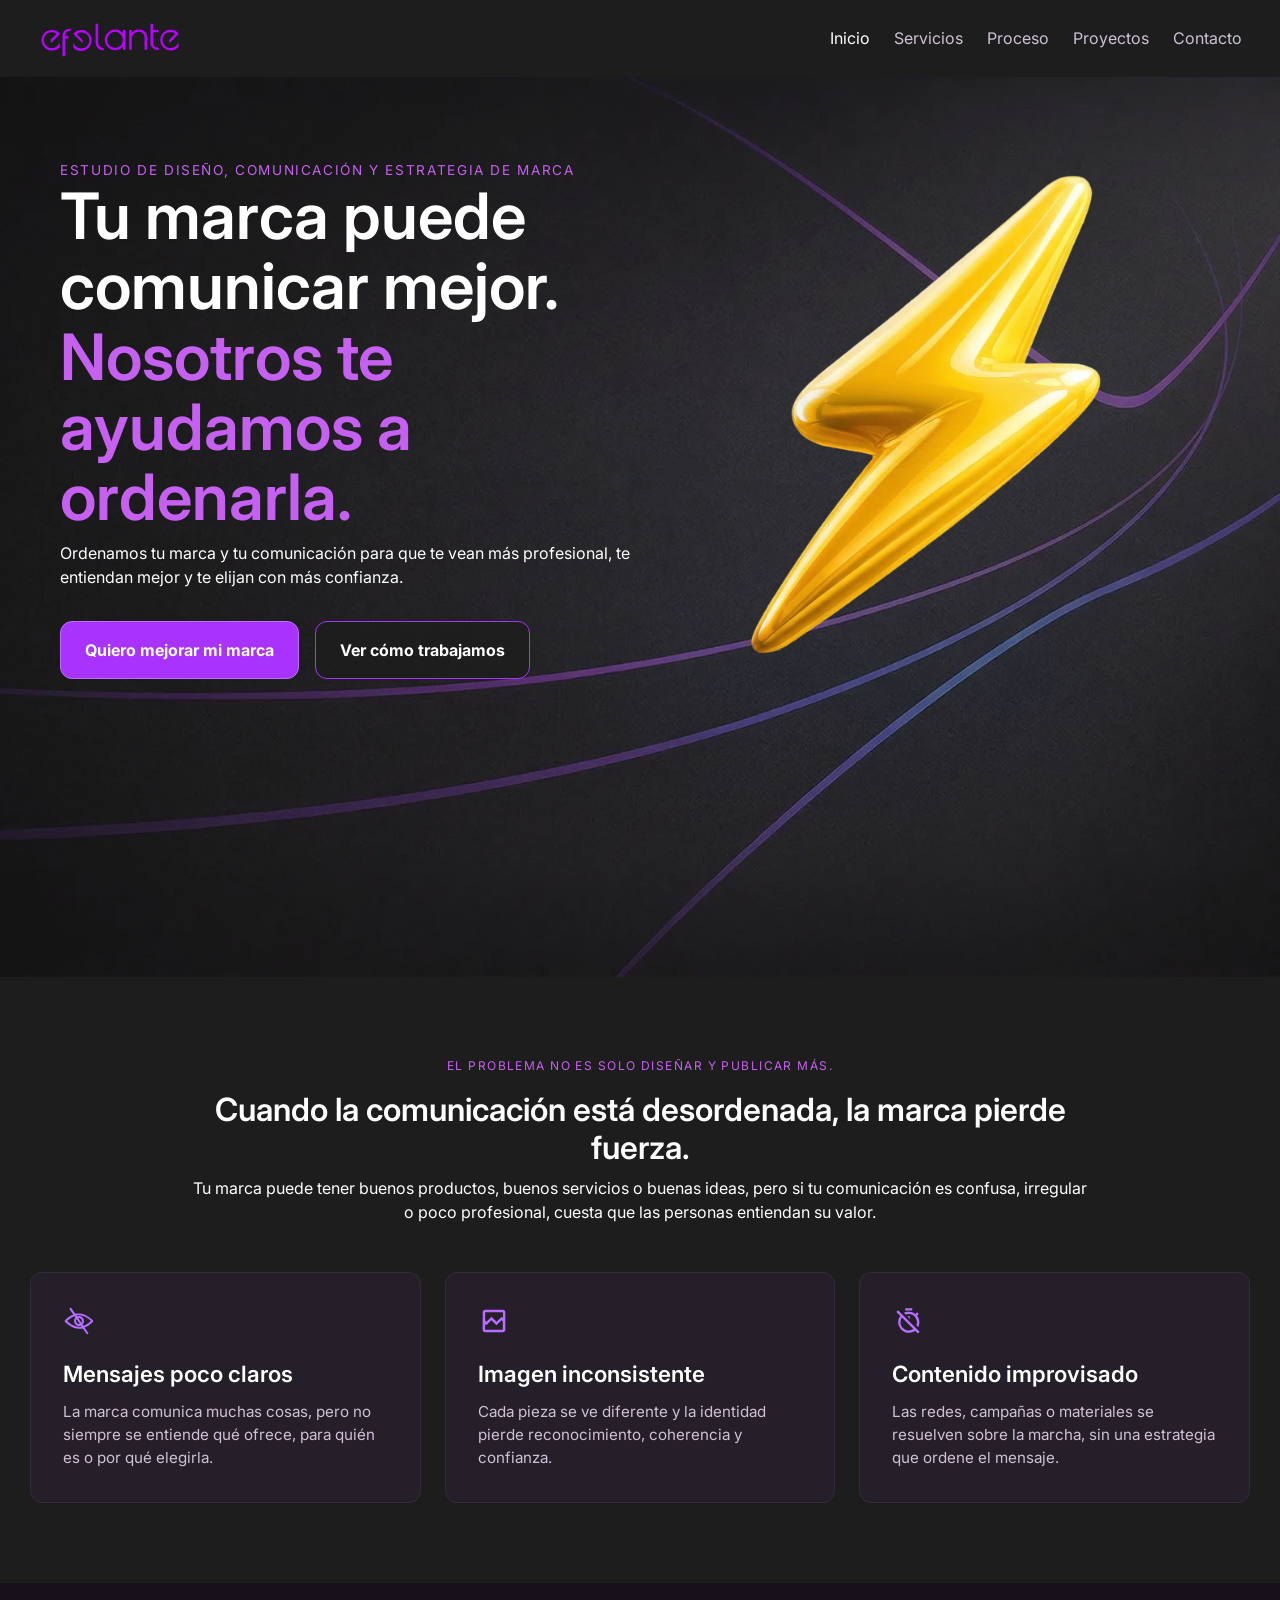
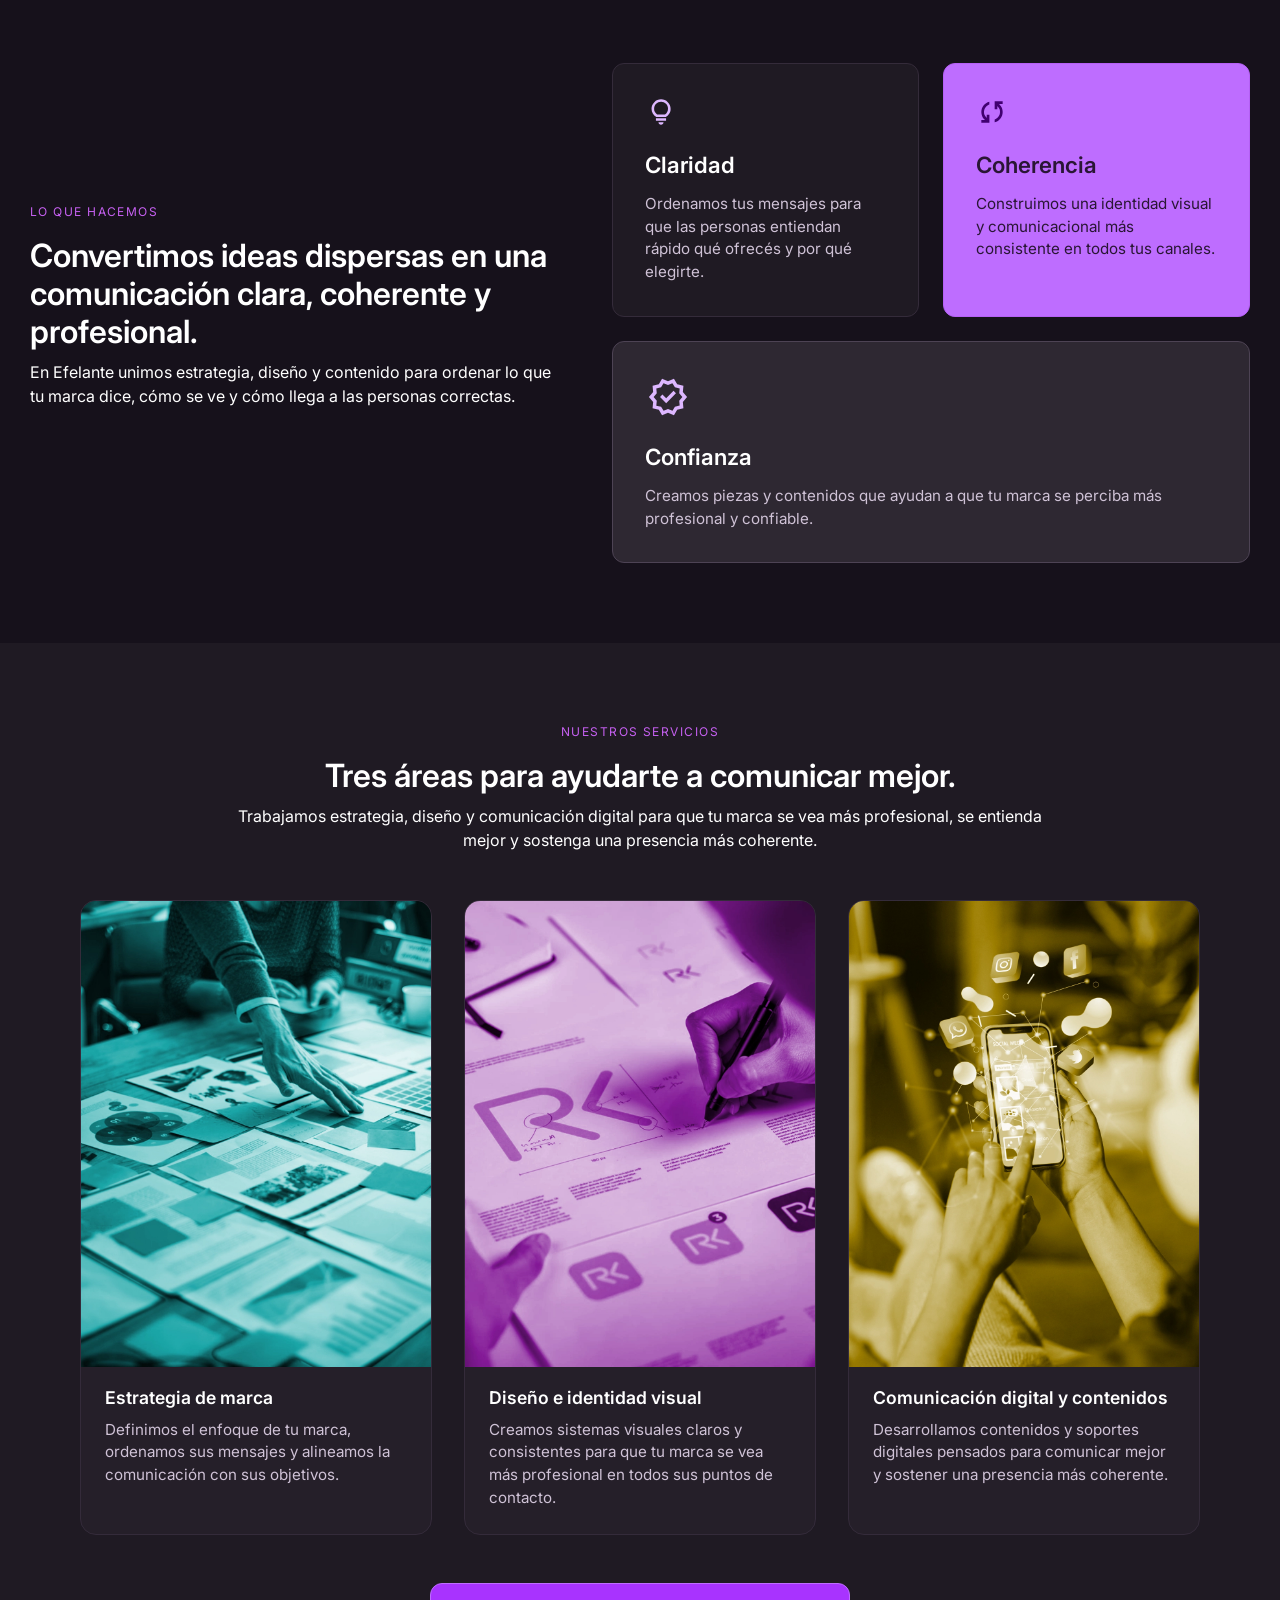
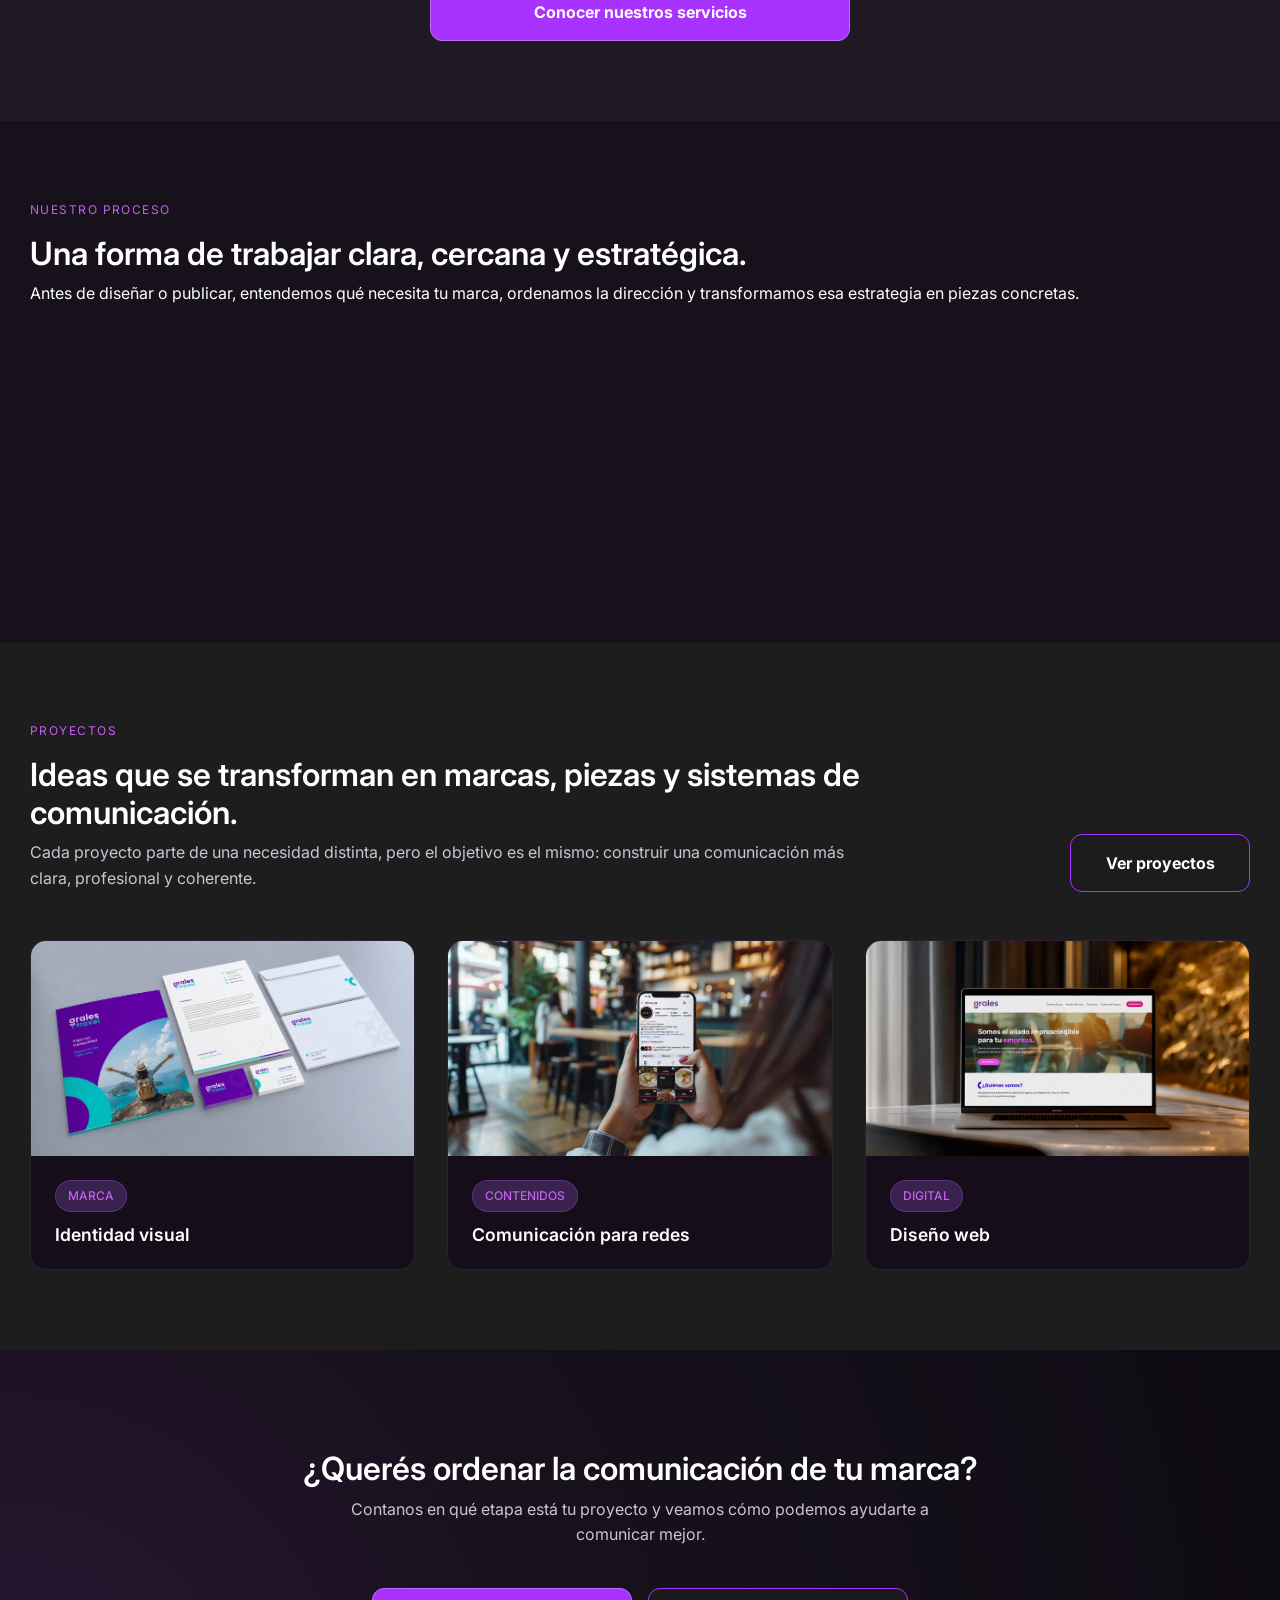
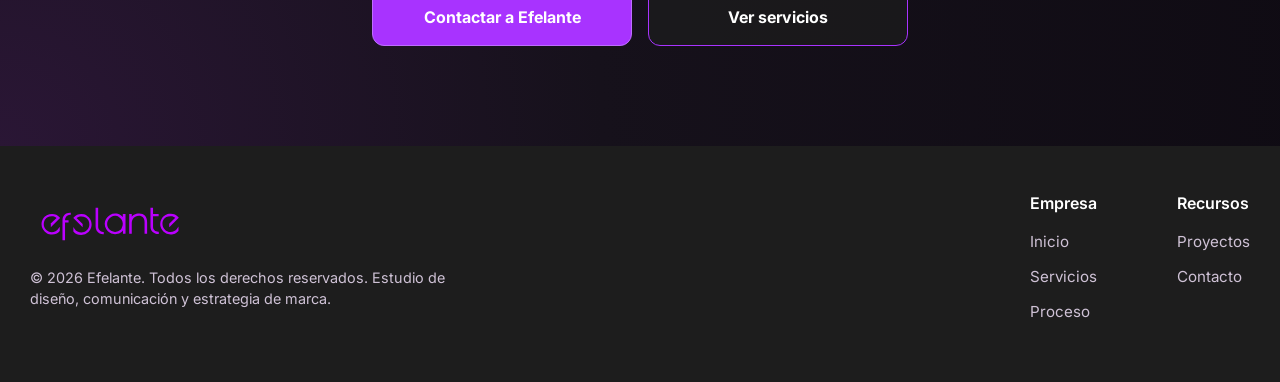
==== commit 33fb7509: "Agregado SEO, meta tags y optimizacion de imagenes" ====
--- a/index.html
+++ b/index.html
@@ -4,7 +4,9 @@
 <head>
     <meta charset="UTF-8">
     <meta name="viewport" content="width=device-width, initial-scale=1.0">
-    <title>Efelante | Estrategia, diseño y comunicación</title>
+    <title>Efelante | Estrategia, diseño y comunicación de marca</title>
+    <meta name="description" content="Ordenamos tu marca, diseño y comunicación para que tu negocio se vea más profesional, se entienda mejor y comunique con más claridad.">
+    <meta name="keywords" content="estrategia de marca, diseño de marca, comunicación digital, diseño web, landign pages, redes sociales, instagram, facebook, linkedin, ADS">
     <!-- BOOTSTRAP -->
 
     <link href="https://cdn.jsdelivr.net/npm/bootstrap@5.3.8/dist/css/bootstrap.min.css" rel="stylesheet"
@@ -165,7 +167,7 @@
                     </p>
                 </div>
 
-                <div class="solution__cards" data-aos="fade-left">
+                <div class="solution__cards" data-aos="fade-up">
                     <div class="card solution__card">
                         <div class="card-body">
                             <img src="./assets/img/icon_card_claridad.svg" alt="Icono representativo de claridad"
--- a/assets/css/style.css
+++ b/assets/css/style.css
@@ -197,7 +197,7 @@
 
 /* INDEX PAGE - HERO STYLES */
 .hero {
-  background-image: linear-gradient(rgba(0, 0, 0, 0.45), rgba(0, 0, 0, 0.45)), url("../img/fondo-hero.png");
+  background-image: linear-gradient(rgba(0, 0, 0, 0.45), rgba(0, 0, 0, 0.45)), url("../img/fondo-hero.webp");
   background-size: cover;
   background-position: center;
   background-repeat: no-repeat;
@@ -361,8 +361,7 @@
   width: 100%;
   height: 260px;
   display: block;
-  -o-object-fit: cover;
-     object-fit: cover;
+  object-fit: cover;
 }
 .services .services__card h3 {
   font-size: 1.1rem;
@@ -1052,9 +1051,6 @@
   color: #ffffff;
   box-shadow: 0 0 0 0.25rem rgba(183, 109, 255, 0.18);
 }
-.contact-form .form-control::-moz-placeholder {
-  color: #8f8198;
-}
 .contact-form .form-control::placeholder {
   color: #8f8198;
 }
@@ -1345,8 +1341,7 @@
   }
   .projects-list .projects-list__image img {
     height: 100%;
-    -o-object-fit: cover;
-       object-fit: cover;
+    object-fit: cover;
   }
   .projects-list .projects-list__content {
     padding: 48px;
@@ -1371,4 +1366,6 @@
     width: auto;
     min-width: 220px;
   }
-}/*# sourceMappingURL=style.css.map */+}
+
+/*# sourceMappingURL=style.css.map */
